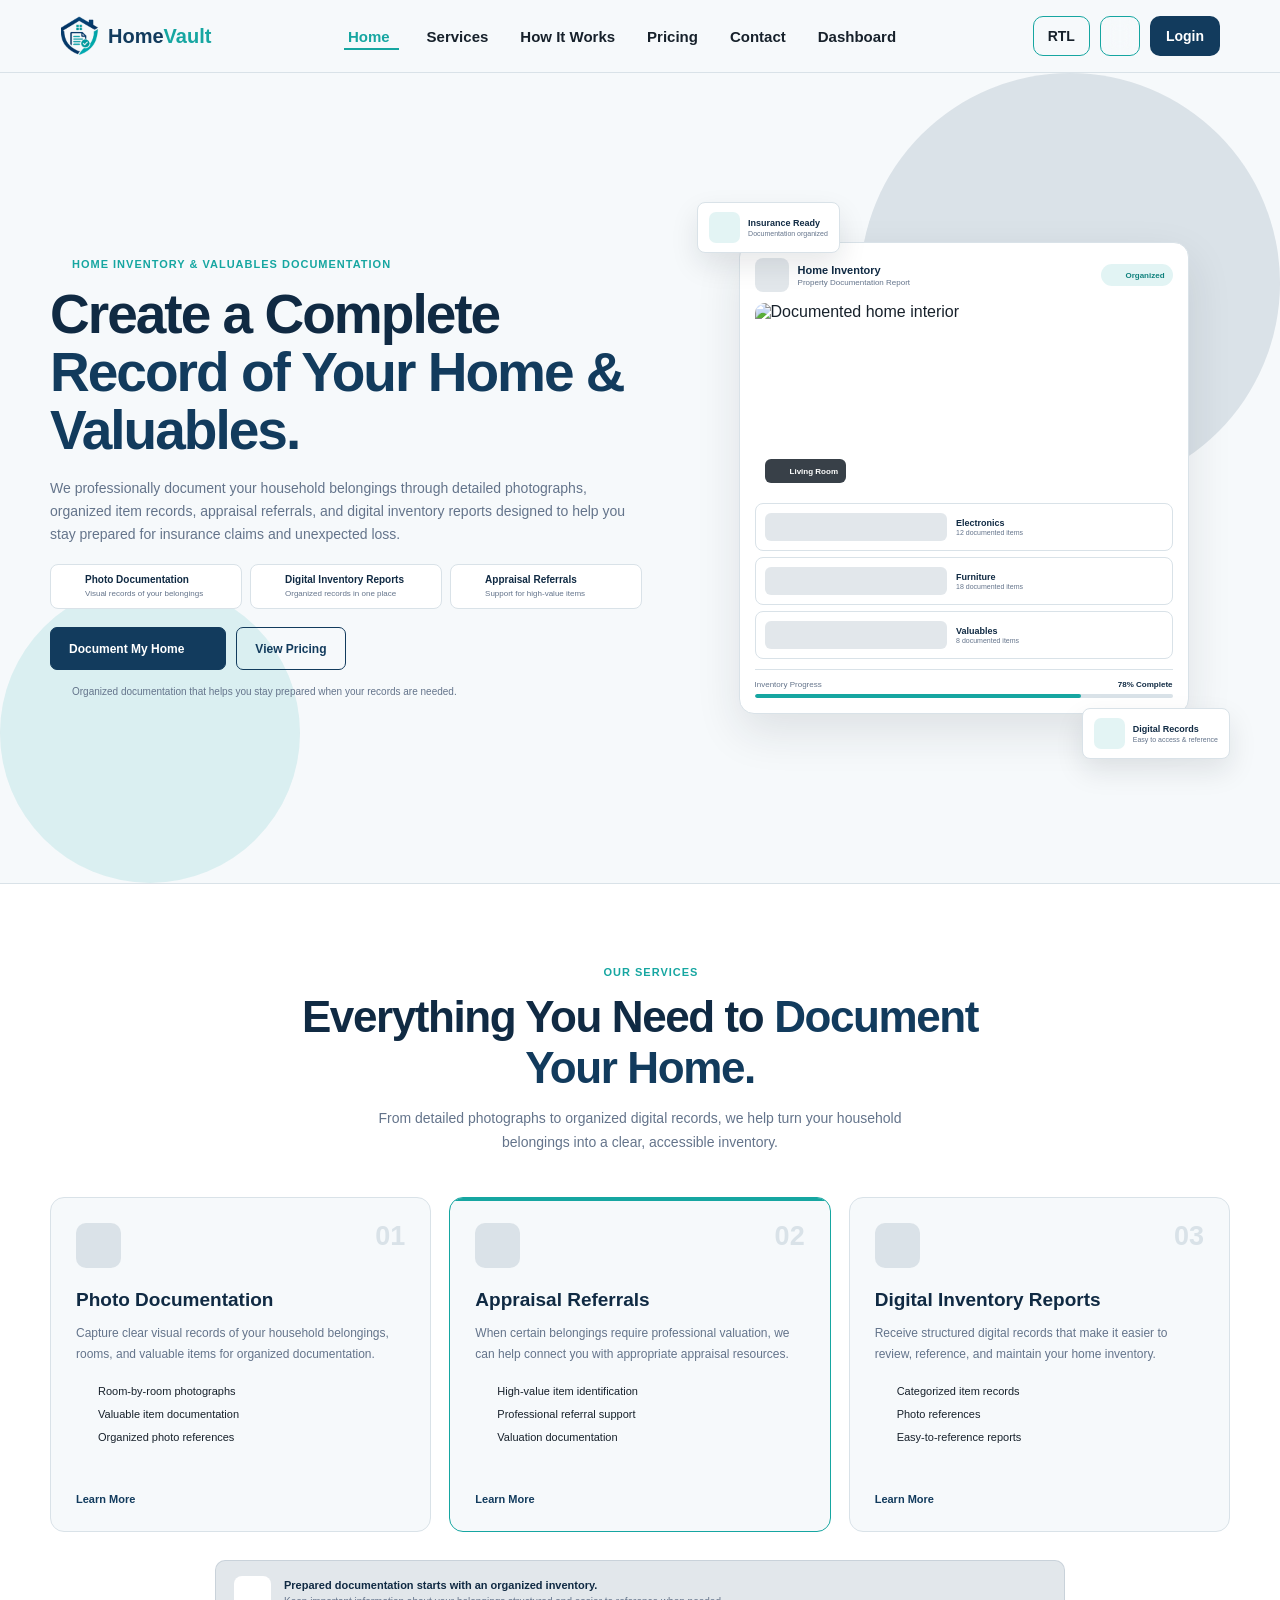
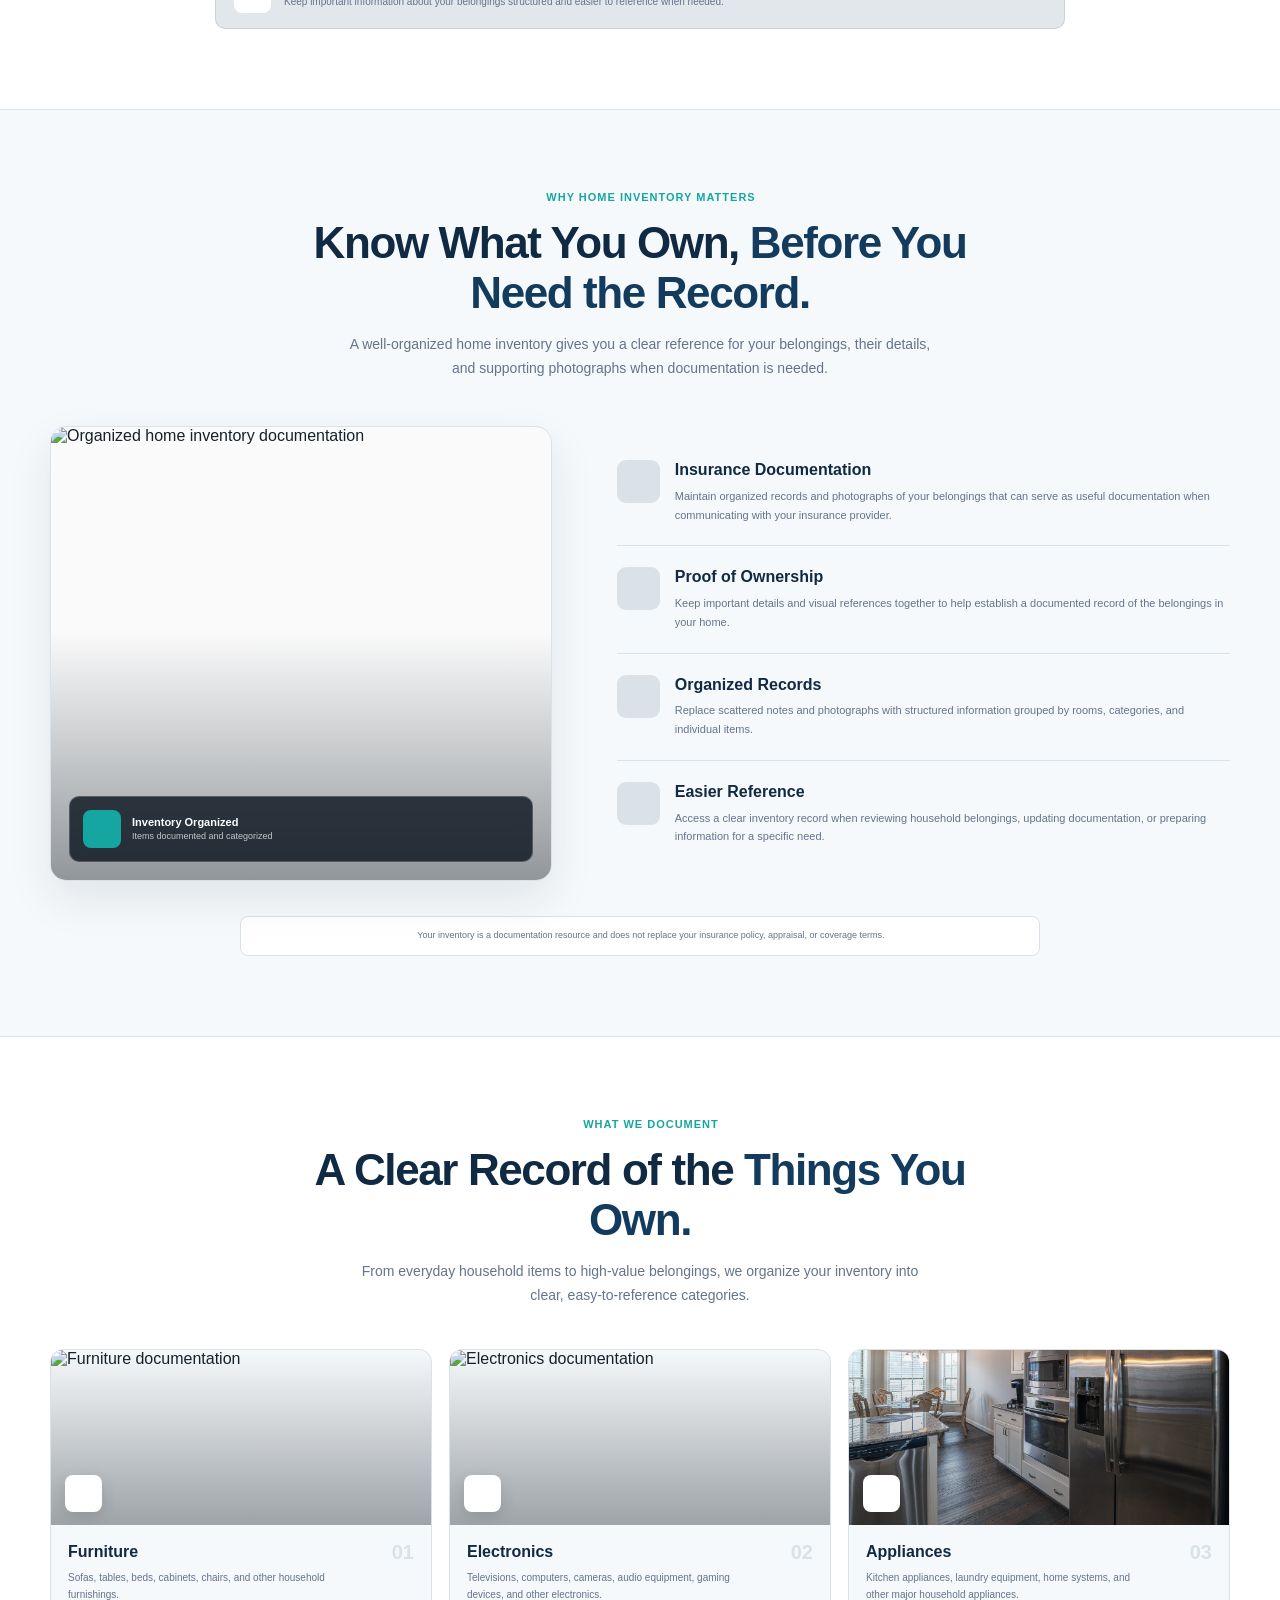
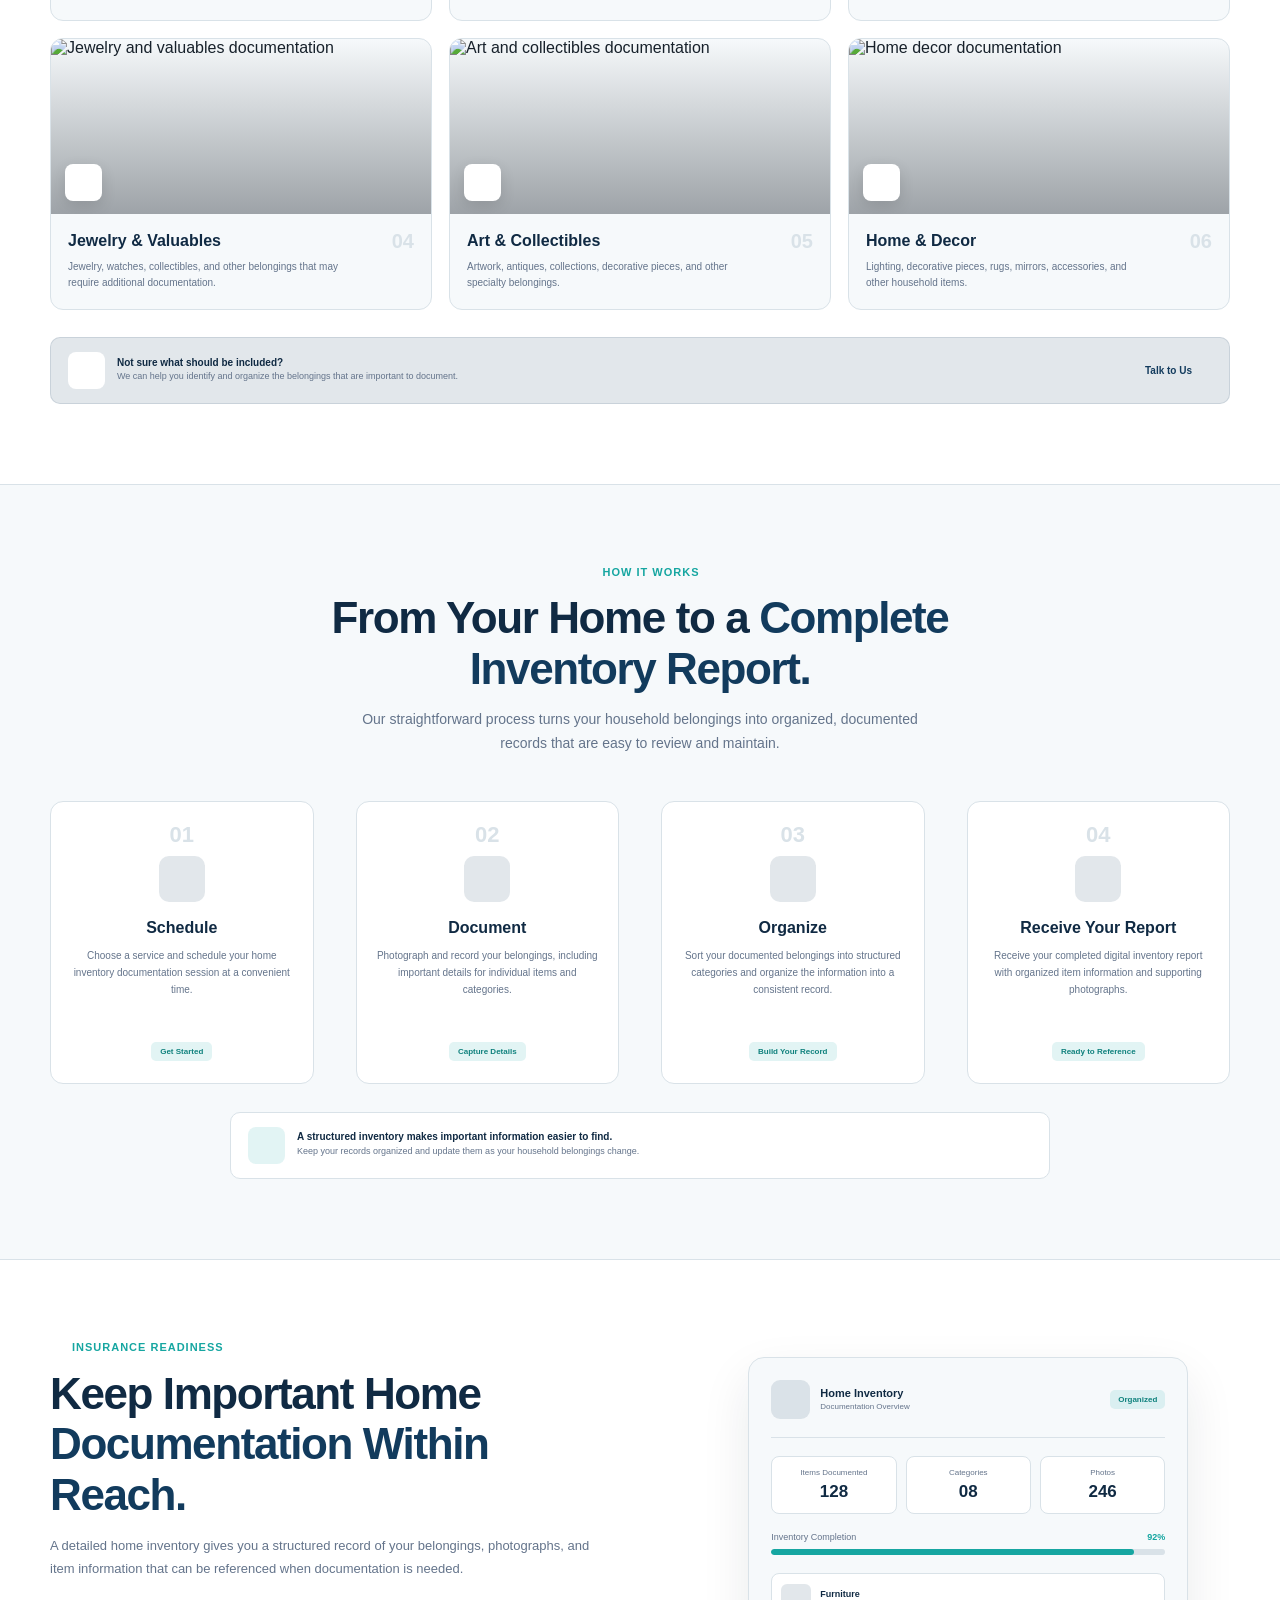
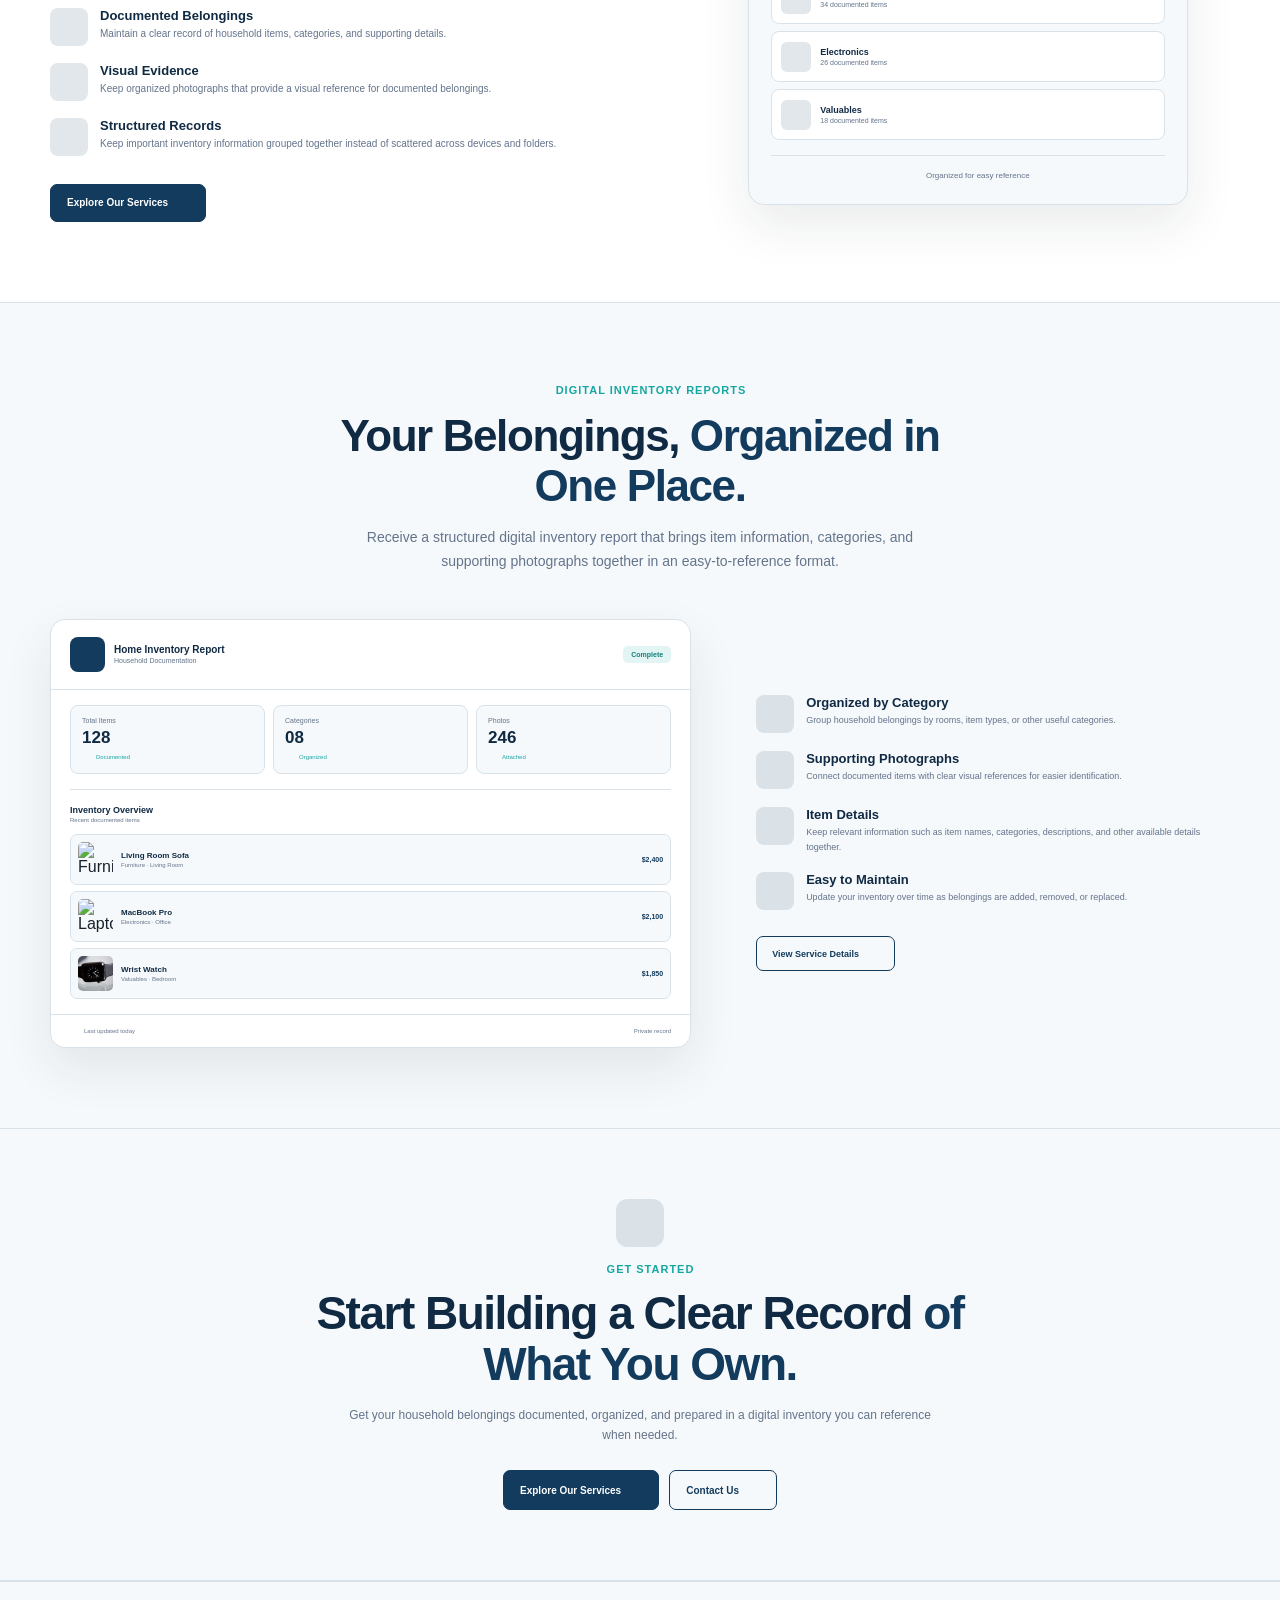
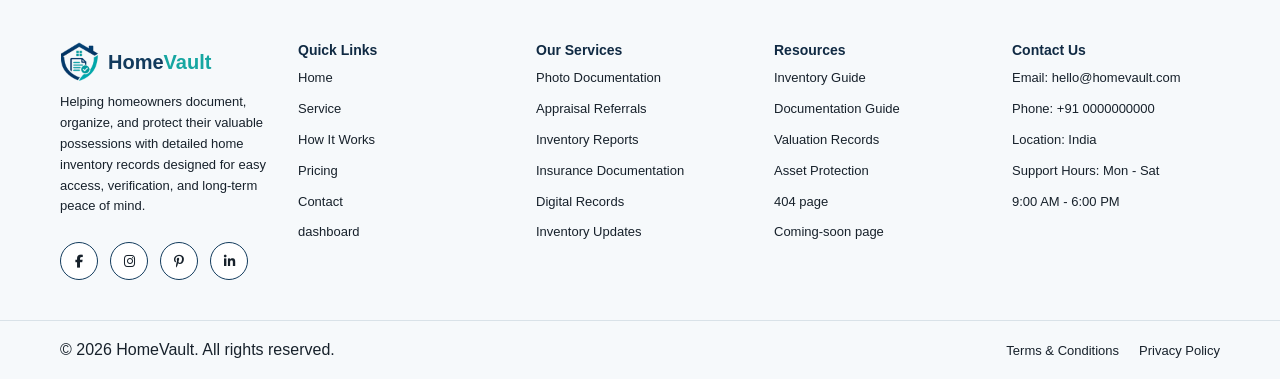
==== index.html @ 2a791195 "first commit" ====
<!DOCTYPE html>
<html lang="en">
<head>
    <meta charset="UTF-8">
    <meta name="viewport" content="width=device-width, initial-scale=1.0">

    <title>HomeVault - Home Inventory & Valuables Documentation</title>

    <link rel="icon" type="image/png" sizes="184x184" href="logo.png">

    <link rel="stylesheet" href="global.css">
    <link rel="stylesheet" href="home.css">

    <link rel="stylesheet" href="https://cdn.jsdelivr.net/npm/remixicon@3.5.0/fonts/remixicon.css">

    <link rel="stylesheet"
          href="https://cdnjs.cloudflare.com/ajax/libs/font-awesome/6.5.0/css/all.min.css">
</head>

<body>

<header class="header">

    <div class="navbar-container nav">

        <div class="logo">

            <a href="index.html">

                <img src="logo.png"
                     alt="HomeVault - Home Inventory & Valuables Documentation">

                <span class="logo-text">
                    Home<span class="logo-header-secondary">Vault</span>
                </span>

            </a>

        </div>


        <nav class="nav-links" id="navMenu">

            <div class="dropdown">

                <a href="index.html"
                   class="nav-item nav-link"
                   data-page="home">

                    Home

                    <i data-lucide="chevron-down"></i>

                </a>


                <div class="dropdown-menu">

                    <a href="index.html"
                       class="nav-link"
                       data-page="home">

                        Home 1

                    </a>

                    <a href="home-2.html"
                       class="nav-link"
                       data-page="home">

                        Home 2

                    </a>

                </div>

            </div>


            <a href="service.html"
               class="nav-link">

                Services

            </a>


            <a href="how-it-works.html"
               class="nav-link">

                How It Works

            </a>


            <a href="pricing.html"
               class="nav-link">

                Pricing

            </a>


            <a href="contact.html"
               class="nav-link">

                Contact

            </a>


            <a href="dashboard.html"
               class="nav-link">

                Dashboard

            </a>


            <button class="btn-primary mobile-login"
                    id="mobileLoginBtn">

                Login

            </button>

        </nav>


        <div class="nav-actions">

            <button id="rtlToggle"
                    class="btn-secondary">

                RTL

            </button>


            <button id="themeToggle"
                    class="icon-btn">

                <i data-lucide="moon"
                   class="icon"></i>

            </button>


            <button class="btn-primary desktop-login"
                    id="loginBtn">

                Login

            </button>


            <button id="menuToggle"
                    class="hamburger">

                ☰

            </button>

        </div>

    </div>

</header>

<section class="inventory-hero">

    <div class="inventory-hero-container">

        <div class="inventory-hero-content">

            <span class="inventory-hero-badge">
                <i data-lucide="clipboard-check"></i>
                Home Inventory & Valuables Documentation
            </span>

            <h1>
                Create a Complete
                <span>Record of Your Home & Valuables.</span>
            </h1>

            <p>
                We professionally document your household belongings through
                detailed photographs, organized item records, appraisal
                referrals, and digital inventory reports designed to help you
                stay prepared for insurance claims and unexpected loss.
            </p>

            <div class="inventory-hero-highlights">

                <div class="inventory-highlight">
                    <i data-lucide="camera"></i>
                    <div>
                        <strong>Photo Documentation</strong>
                        <span>Visual records of your belongings</span>
                    </div>
                </div>

                <div class="inventory-highlight">
                    <i data-lucide="file-text"></i>
                    <div>
                        <strong>Digital Inventory Reports</strong>
                        <span>Organized records in one place</span>
                    </div>
                </div>

                <div class="inventory-highlight">
                    <i data-lucide="badge-dollar-sign"></i>
                    <div>
                        <strong>Appraisal Referrals</strong>
                        <span>Support for high-value items</span>
                    </div>
                </div>

            </div>

            <div class="inventory-hero-actions">

                <a href="services.html" class="inventory-btn inventory-btn-primary">
                    Document My Home
                    <i data-lucide="arrow-right"></i>
                </a>

                <a href="pricing.html" class="inventory-btn inventory-btn-secondary">
                    View Pricing
                </a>

            </div>

            <div class="inventory-hero-note">
                <i data-lucide="shield-check"></i>
                <span>
                    Organized documentation that helps you stay prepared
                    when your records are needed.
                </span>
            </div>

        </div>


        <div class="inventory-hero-visual">

            <div class="inventory-document-card">

                <div class="inventory-document-header">

                    <div class="inventory-document-brand">
                        <div class="inventory-document-logo">
                            <i data-lucide="home"></i>
                        </div>

                        <div>
                            <strong>Home Inventory</strong>
                            <span>Property Documentation Report</span>
                        </div>
                    </div>

                    <div class="inventory-document-status">
                        <i data-lucide="check-circle-2"></i>
                        Organized
                    </div>

                </div>


                <div class="inventory-document-image">

                    <img
                        src="https://images.unsplash.com/photo-1600607687920-4e2a09cf159d?auto=format&fit=crop&w=1000&q=85"
                        alt="Documented home interior"
                    >

                    <div class="inventory-photo-label">
                        <i data-lucide="camera"></i>
                        Living Room
                    </div>

                </div>


                <div class="inventory-document-items">

                    <div class="inventory-document-item">

                        <div class="inventory-item-icon">
                            <i data-lucide="tv"></i>
                        </div>

                        <div>
                            <strong>Electronics</strong>
                            <span>12 documented items</span>
                        </div>

                        <i data-lucide="check"></i>

                    </div>


                    <div class="inventory-document-item">

                        <div class="inventory-item-icon">
                            <i data-lucide="sofa"></i>
                        </div>

                        <div>
                            <strong>Furniture</strong>
                            <span>18 documented items</span>
                        </div>

                        <i data-lucide="check"></i>

                    </div>


                    <div class="inventory-document-item">

                        <div class="inventory-item-icon">
                            <i data-lucide="gem"></i>
                        </div>

                        <div>
                            <strong>Valuables</strong>
                            <span>8 documented items</span>
                        </div>

                        <i data-lucide="check"></i>

                    </div>

                </div>


                <div class="inventory-document-footer">

                    <div>
                        <span>Inventory Progress</span>
                        <strong>78% Complete</strong>
                    </div>

                    <div class="inventory-progress">
                        <span></span>
                    </div>

                </div>

            </div>


            <div class="inventory-floating-info inventory-floating-info-top">

                <div class="inventory-floating-icon">
                    <i data-lucide="shield-check"></i>
                </div>

                <div>
                    <strong>Insurance Ready</strong>
                    <span>Documentation organized</span>
                </div>

            </div>


            <div class="inventory-floating-info inventory-floating-info-bottom">

                <div class="inventory-floating-icon">
                    <i data-lucide="folder-check"></i>
                </div>

                <div>
                    <strong>Digital Records</strong>
                    <span>Easy to access & reference</span>
                </div>

            </div>

        </div>

    </div>

</section>

<section class="inventory-services">

    <div class="inventory-services-container">

        <div class="inventory-section-heading">

            <span class="inventory-section-tag">
                <i data-lucide="layers-3"></i>
                Our Services
            </span>

            <h2>
                Everything You Need to
                <span>Document Your Home.</span>
            </h2>

            <p>
                From detailed photographs to organized digital records,
                we help turn your household belongings into a clear,
                accessible inventory.
            </p>

        </div>


        <div class="inventory-services-grid">

            <article class="inventory-service-card">

                <div class="inventory-service-icon">
                    <i data-lucide="camera"></i>
                </div>

                <span class="inventory-service-number">01</span>

                <h3>Photo Documentation</h3>

                <p>
                    Capture clear visual records of your household
                    belongings, rooms, and valuable items for organized
                    documentation.
                </p>

                <div class="inventory-service-list">

                    <div>
                        <i data-lucide="check"></i>
                        <span>Room-by-room photographs</span>
                    </div>

                    <div>
                        <i data-lucide="check"></i>
                        <span>Valuable item documentation</span>
                    </div>

                    <div>
                        <i data-lucide="check"></i>
                        <span>Organized photo references</span>
                    </div>

                </div>

                <a href="services.html" class="inventory-service-link">
                    Learn More
                    <i data-lucide="arrow-up-right"></i>
                </a>

            </article>


            <article class="inventory-service-card inventory-service-card-featured">

                <div class="inventory-service-icon">
                    <i data-lucide="badge-dollar-sign"></i>
                </div>

                <span class="inventory-service-number">02</span>

                <h3>Appraisal Referrals</h3>

                <p>
                    When certain belongings require professional valuation,
                    we can help connect you with appropriate appraisal
                    resources.
                </p>

                <div class="inventory-service-list">

                    <div>
                        <i data-lucide="check"></i>
                        <span>High-value item identification</span>
                    </div>

                    <div>
                        <i data-lucide="check"></i>
                        <span>Professional referral support</span>
                    </div>

                    <div>
                        <i data-lucide="check"></i>
                        <span>Valuation documentation</span>
                    </div>

                </div>

                <a href="services.html" class="inventory-service-link">
                    Learn More
                    <i data-lucide="arrow-up-right"></i>
                </a>

            </article>


            <article class="inventory-service-card">

                <div class="inventory-service-icon">
                    <i data-lucide="file-check-2"></i>
                </div>

                <span class="inventory-service-number">03</span>

                <h3>Digital Inventory Reports</h3>

                <p>
                    Receive structured digital records that make it easier
                    to review, reference, and maintain your home inventory.
                </p>

                <div class="inventory-service-list">

                    <div>
                        <i data-lucide="check"></i>
                        <span>Categorized item records</span>
                    </div>

                    <div>
                        <i data-lucide="check"></i>
                        <span>Photo references</span>
                    </div>

                    <div>
                        <i data-lucide="check"></i>
                        <span>Easy-to-reference reports</span>
                    </div>

                </div>

                <a href="services.html" class="inventory-service-link">
                    Learn More
                    <i data-lucide="arrow-up-right"></i>
                </a>

            </article>

        </div>


        <div class="inventory-services-bottom">

            <div class="inventory-services-bottom-icon">
                <i data-lucide="shield-check"></i>
            </div>

            <div>
                <strong>Prepared documentation starts with an organized inventory.</strong>
                <span>
                    Keep important information about your belongings structured
                    and easier to reference when needed.
                </span>
            </div>

        </div>

    </div>

</section>

<section class="inventory-benefits">

    <div class="inventory-benefits-container">

        <div class="inventory-section-heading">

            <span class="inventory-section-tag">
                <i data-lucide="shield-check"></i>
                Why Home Inventory Matters
            </span>

            <h2>
                Know What You Own,
                <span>Before You Need the Record.</span>
            </h2>

            <p>
                A well-organized home inventory gives you a clear reference
                for your belongings, their details, and supporting photographs
                when documentation is needed.
            </p>

        </div>


        <div class="inventory-benefits-layout">

            <div class="inventory-benefits-visual">

                <div class="inventory-benefits-image">

                    <img
                        src="https://images.unsplash.com/photo-1556742049-0cfed4f6a45d?auto=format&fit=crop&w=1000&q=85"
                        alt="Organized home inventory documentation"
                    >

                    <div class="inventory-image-label">

                        <div class="inventory-image-label-icon">
                            <i data-lucide="clipboard-check"></i>
                        </div>

                        <div>
                            <strong>Inventory Organized</strong>
                            <span>Items documented and categorized</span>
                        </div>

                    </div>

                </div>

            </div>


            <div class="inventory-benefits-content">

                <div class="inventory-benefit-item">

                    <div class="inventory-benefit-icon">
                        <i data-lucide="file-check-2"></i>
                    </div>

                    <div class="inventory-benefit-text">

                        <h3>Insurance Documentation</h3>

                        <p>
                            Maintain organized records and photographs of
                            your belongings that can serve as useful
                            documentation when communicating with your
                            insurance provider.
                        </p>

                    </div>

                </div>


                <div class="inventory-benefit-item">

                    <div class="inventory-benefit-icon">
                        <i data-lucide="badge-check"></i>
                    </div>

                    <div class="inventory-benefit-text">

                        <h3>Proof of Ownership</h3>

                        <p>
                            Keep important details and visual references
                            together to help establish a documented record
                            of the belongings in your home.
                        </p>

                    </div>

                </div>


                <div class="inventory-benefit-item">

                    <div class="inventory-benefit-icon">
                        <i data-lucide="folder-tree"></i>
                    </div>

                    <div class="inventory-benefit-text">

                        <h3>Organized Records</h3>

                        <p>
                            Replace scattered notes and photographs with
                            structured information grouped by rooms,
                            categories, and individual items.
                        </p>

                    </div>

                </div>


                <div class="inventory-benefit-item">

                    <div class="inventory-benefit-icon">
                        <i data-lucide="search-check"></i>
                    </div>

                    <div class="inventory-benefit-text">

                        <h3>Easier Reference</h3>

                        <p>
                            Access a clear inventory record when reviewing
                            household belongings, updating documentation,
                            or preparing information for a specific need.
                        </p>

                    </div>

                </div>

            </div>

        </div>


        <div class="inventory-benefits-note">

            <i data-lucide="info"></i>

            <span>
                Your inventory is a documentation resource and does not
                replace your insurance policy, appraisal, or coverage terms.
            </span>

        </div>

    </div>

</section>

<section class="inventory-categories">

    <div class="inventory-categories-container">

        <div class="inventory-section-heading">

            <span class="inventory-section-tag">
                <i data-lucide="boxes"></i>
                What We Document
            </span>

            <h2>
                A Clear Record of the
                <span>Things You Own.</span>
            </h2>

            <p>
                From everyday household items to high-value belongings,
                we organize your inventory into clear, easy-to-reference
                categories.
            </p>

        </div>


        <div class="inventory-categories-grid">

            <article class="inventory-category-card">

                <div class="inventory-category-image">

                    <img
                        src="https://images.unsplash.com/photo-1555041469-a586c61ea9bc?auto=format&fit=crop&w=800&q=85"
                        alt="Furniture documentation"
                    >

                    <span class="inventory-category-icon">
                        <i data-lucide="sofa"></i>
                    </span>

                </div>

                <div class="inventory-category-content">

                    <span class="inventory-category-number">01</span>

                    <h3>Furniture</h3>

                    <p>
                        Sofas, tables, beds, cabinets, chairs, and other
                        household furnishings.
                    </p>

                </div>

            </article>


            <article class="inventory-category-card">

                <div class="inventory-category-image">

                    <img
                        src="https://images.unsplash.com/photo-1593642532400-2682810df593?auto=format&fit=crop&w=800&q=85"
                        alt="Electronics documentation"
                    >

                    <span class="inventory-category-icon">
                        <i data-lucide="monitor-smartphone"></i>
                    </span>

                </div>

                <div class="inventory-category-content">

                    <span class="inventory-category-number">02</span>

                    <h3>Electronics</h3>

                    <p>
                        Televisions, computers, cameras, audio equipment,
                        gaming devices, and other electronics.
                    </p>

                </div>

            </article>


            <article class="inventory-category-card">

                <div class="inventory-category-image">

                    <img
                        src="Home-appliances-documentation.jpg"
                        alt="Home appliances documentation"
                    >

                    <span class="inventory-category-icon">
                        <i data-lucide="refrigerator"></i>
                    </span>

                </div>

                <div class="inventory-category-content">

                    <span class="inventory-category-number">03</span>

                    <h3>Appliances</h3>

                    <p>
                        Kitchen appliances, laundry equipment, home systems,
                        and other major household appliances.
                    </p>

                </div>

            </article>


            <article class="inventory-category-card">

                <div class="inventory-category-image">

                    <img
                        src="https://images.unsplash.com/photo-1515562141207-7a88fb7ce338?auto=format&fit=crop&w=800&q=85"
                        alt="Jewelry and valuables documentation"
                    >

                    <span class="inventory-category-icon">
                        <i data-lucide="gem"></i>
                    </span>

                </div>

                <div class="inventory-category-content">

                    <span class="inventory-category-number">04</span>

                    <h3>Jewelry & Valuables</h3>

                    <p>
                        Jewelry, watches, collectibles, and other belongings
                        that may require additional documentation.
                    </p>

                </div>

            </article>


            <article class="inventory-category-card">

                <div class="inventory-category-image">

                    <img
                        src="https://images.unsplash.com/photo-1577083552431-6e5fd01aa342?auto=format&fit=crop&w=800&q=85"
                        alt="Art and collectibles documentation"
                    >

                    <span class="inventory-category-icon">
                        <i data-lucide="image"></i>
                    </span>

                </div>

                <div class="inventory-category-content">

                    <span class="inventory-category-number">05</span>

                    <h3>Art & Collectibles</h3>

                    <p>
                        Artwork, antiques, collections, decorative pieces,
                        and other specialty belongings.
                    </p>

                </div>

            </article>


            <article class="inventory-category-card">

                <div class="inventory-category-image">

                    <img
                        src="https://images.unsplash.com/photo-1618221195710-dd6b41faaea6?auto=format&fit=crop&w=800&q=85"
                        alt="Home decor documentation"
                    >

                    <span class="inventory-category-icon">
                        <i data-lucide="lamp"></i>
                    </span>

                </div>

                <div class="inventory-category-content">

                    <span class="inventory-category-number">06</span>

                    <h3>Home & Decor</h3>

                    <p>
                        Lighting, decorative pieces, rugs, mirrors, accessories,
                        and other household items.
                    </p>

                </div>

            </article>

        </div>


        <div class="inventory-categories-footer">

            <div class="inventory-categories-footer-icon">
                <i data-lucide="list-checks"></i>
            </div>

            <div>

                <strong>
                    Not sure what should be included?
                </strong>

                <span>
                    We can help you identify and organize the belongings
                    that are important to document.
                </span>

            </div>

            <a href="contact.html" class="inventory-categories-footer-link">
                Talk to Us
                <i data-lucide="arrow-right"></i>
            </a>

        </div>

    </div>

</section>

<section class="inventory-process">

    <div class="inventory-process-container">

        <div class="inventory-section-heading">

            <span class="inventory-section-tag">
                <i data-lucide="route"></i>
                How It Works
            </span>

            <h2>
                From Your Home to a
                <span>Complete Inventory Report.</span>
            </h2>

            <p>
                Our straightforward process turns your household belongings
                into organized, documented records that are easy to review
                and maintain.
            </p>

        </div>


        <div class="inventory-process-grid">

            <article class="inventory-process-card">

                <div class="inventory-process-top">

                    <span class="inventory-process-number">01</span>

                    <div class="inventory-process-icon">
                        <i data-lucide="calendar-check"></i>
                    </div>

                </div>

                <h3>Schedule</h3>

                <p>
                    Choose a service and schedule your home inventory
                    documentation session at a convenient time.
                </p>

                <span class="inventory-process-label">
                    Get Started
                </span>

            </article>


            <div class="inventory-process-connector">
                <i data-lucide="arrow-right"></i>
            </div>


            <article class="inventory-process-card">

                <div class="inventory-process-top">

                    <span class="inventory-process-number">02</span>

                    <div class="inventory-process-icon">
                        <i data-lucide="camera"></i>
                    </div>

                </div>

                <h3>Document</h3>

                <p>
                    Photograph and record your belongings, including
                    important details for individual items and categories.
                </p>

                <span class="inventory-process-label">
                    Capture Details
                </span>

            </article>


            <div class="inventory-process-connector">
                <i data-lucide="arrow-right"></i>
            </div>


            <article class="inventory-process-card">

                <div class="inventory-process-top">

                    <span class="inventory-process-number">03</span>

                    <div class="inventory-process-icon">
                        <i data-lucide="folder-tree"></i>
                    </div>

                </div>

                <h3>Organize</h3>

                <p>
                    Sort your documented belongings into structured
                    categories and organize the information into a
                    consistent record.
                </p>

                <span class="inventory-process-label">
                    Build Your Record
                </span>

            </article>


            <div class="inventory-process-connector">
                <i data-lucide="arrow-right"></i>
            </div>


            <article class="inventory-process-card">

                <div class="inventory-process-top">

                    <span class="inventory-process-number">04</span>

                    <div class="inventory-process-icon">
                        <i data-lucide="file-check-2"></i>
                    </div>

                </div>

                <h3>Receive Your Report</h3>

                <p>
                    Receive your completed digital inventory report with
                    organized item information and supporting photographs.
                </p>

                <span class="inventory-process-label">
                    Ready to Reference
                </span>

            </article>

        </div>


        <div class="inventory-process-bottom">

            <div class="inventory-process-bottom-icon">
                <i data-lucide="shield-check"></i>
            </div>

            <div>

                <strong>
                    A structured inventory makes important information easier to find.
                </strong>

                <span>
                    Keep your records organized and update them as your
                    household belongings change.
                </span>

            </div>

        </div>

    </div>

</section>

<section class="inventory-readiness">

    <div class="inventory-readiness-container">

        <div class="inventory-readiness-content">

            <span class="inventory-section-tag">
                <i data-lucide="shield-check"></i>
                Insurance Readiness
            </span>

            <h2>
                Keep Important Home
                <span>Documentation Within Reach.</span>
            </h2>

            <p>
                A detailed home inventory gives you a structured record of
                your belongings, photographs, and item information that can
                be referenced when documentation is needed.
            </p>


            <div class="inventory-readiness-points">

                <div class="inventory-readiness-point">

                    <div class="inventory-readiness-icon">
                        <i data-lucide="file-text"></i>
                    </div>

                    <div>
                        <h3>Documented Belongings</h3>
                        <p>
                            Maintain a clear record of household items,
                            categories, and supporting details.
                        </p>
                    </div>

                </div>


                <div class="inventory-readiness-point">

                    <div class="inventory-readiness-icon">
                        <i data-lucide="camera"></i>
                    </div>

                    <div>
                        <h3>Visual Evidence</h3>
                        <p>
                            Keep organized photographs that provide a visual
                            reference for documented belongings.
                        </p>
                    </div>

                </div>


                <div class="inventory-readiness-point">

                    <div class="inventory-readiness-icon">
                        <i data-lucide="folder-check"></i>
                    </div>

                    <div>
                        <h3>Structured Records</h3>
                        <p>
                            Keep important inventory information grouped
                            together instead of scattered across devices
                            and folders.
                        </p>
                    </div>

                </div>

            </div>


            <a href="services.html" class="inventory-readiness-button">
                Explore Our Services
                <i data-lucide="arrow-up-right"></i>
            </a>

        </div>


        <div class="inventory-readiness-visual">

            <div class="inventory-readiness-card">

                <div class="inventory-readiness-card-header">

                    <div class="inventory-readiness-card-title">

                        <div class="inventory-readiness-card-icon">
                            <i data-lucide="shield-check"></i>
                        </div>

                        <div>
                            <strong>Home Inventory</strong>
                            <span>Documentation Overview</span>
                        </div>

                    </div>

                    <span class="inventory-ready-badge">
                        Organized
                    </span>

                </div>


                <div class="inventory-readiness-summary">

                    <div class="inventory-summary-item">

                        <span>Items Documented</span>
                        <strong>128</strong>

                    </div>

                    <div class="inventory-summary-item">

                        <span>Categories</span>
                        <strong>08</strong>

                    </div>

                    <div class="inventory-summary-item">

                        <span>Photos</span>
                        <strong>246</strong>

                    </div>

                </div>


                <div class="inventory-readiness-progress">

                    <div class="inventory-progress-heading">

                        <span>Inventory Completion</span>
                        <strong>92%</strong>

                    </div>

                    <div class="inventory-progress-bar">

                        <span></span>

                    </div>

                </div>


                <div class="inventory-document-list">

                    <div class="inventory-document-item">

                        <span class="inventory-document-icon">
                            <i data-lucide="sofa"></i>
                        </span>

                        <div>
                            <strong>Furniture</strong>
                            <small>34 documented items</small>
                        </div>

                        <i data-lucide="check-circle-2"></i>

                    </div>


                    <div class="inventory-document-item">

                        <span class="inventory-document-icon">
                            <i data-lucide="monitor-smartphone"></i>
                        </span>

                        <div>
                            <strong>Electronics</strong>
                            <small>26 documented items</small>
                        </div>

                        <i data-lucide="check-circle-2"></i>

                    </div>


                    <div class="inventory-document-item">

                        <span class="inventory-document-icon">
                            <i data-lucide="gem"></i>
                        </span>

                        <div>
                            <strong>Valuables</strong>
                            <small>18 documented items</small>
                        </div>

                        <i data-lucide="check-circle-2"></i>

                    </div>

                </div>


                <div class="inventory-readiness-card-footer">

                    <i data-lucide="lock-keyhole"></i>

                    <span>
                        Organized for easy reference
                    </span>

                </div>

            </div>

        </div>

    </div>

</section>

<section class="inventory-reports">

    <div class="inventory-reports-container">

        <div class="inventory-section-heading">

            <span class="inventory-section-tag">
                <i data-lucide="file-chart-column"></i>
                Digital Inventory Reports
            </span>

            <h2>
                Your Belongings,
                <span>Organized in One Place.</span>
            </h2>

            <p>
                Receive a structured digital inventory report that brings
                item information, categories, and supporting photographs
                together in an easy-to-reference format.
            </p>

        </div>


        <div class="inventory-reports-layout">

            <div class="inventory-report-preview">

                <div class="inventory-report-window">

                    <div class="inventory-report-header">

                        <div class="inventory-report-brand">

                            <div class="inventory-report-logo">
                                <i data-lucide="shield-check"></i>
                            </div>

                            <div>
                                <strong>Home Inventory Report</strong>
                                <span>Household Documentation</span>
                            </div>

                        </div>

                        <span class="inventory-report-status">
                            Complete
                        </span>

                    </div>


                    <div class="inventory-report-stats">

                        <div class="inventory-report-stat">

                            <span>Total Items</span>

                            <strong>128</strong>

                            <small>
                                <i data-lucide="package"></i>
                                Documented
                            </small>

                        </div>


                        <div class="inventory-report-stat">

                            <span>Categories</span>

                            <strong>08</strong>

                            <small>
                                <i data-lucide="layers-3"></i>
                                Organized
                            </small>

                        </div>


                        <div class="inventory-report-stat">

                            <span>Photos</span>

                            <strong>246</strong>

                            <small>
                                <i data-lucide="camera"></i>
                                Attached
                            </small>

                        </div>

                    </div>


                    <div class="inventory-report-body">

                        <div class="inventory-report-body-heading">

                            <div>
                                <strong>Inventory Overview</strong>
                                <span>Recent documented items</span>
                            </div>

                            <i data-lucide="more-horizontal"></i>

                        </div>


                        <div class="inventory-report-items">

                            <div class="inventory-report-item">

                                <div class="inventory-report-item-image">
                                    <img
                                        src="https://images.unsplash.com/photo-1555041469-a586c61ea9bc?auto=format&fit=crop&w=200&q=80"
                                        alt="Furniture inventory item"
                                    >
                                </div>

                                <div class="inventory-report-item-info">
                                    <strong>Living Room Sofa</strong>
                                    <span>Furniture · Living Room</span>
                                </div>

                                <span class="inventory-report-item-value">
                                    $2,400
                                </span>

                            </div>


                            <div class="inventory-report-item">

                                <div class="inventory-report-item-image">
                                    <img
                                        src="https://images.unsplash.com/photo-1593642532400-2682810df593?auto=format&fit=crop&w=200&q=80"
                                        alt="Laptop inventory item"
                                    >
                                </div>

                                <div class="inventory-report-item-info">
                                    <strong>MacBook Pro</strong>
                                    <span>Electronics · Office</span>
                                </div>

                                <span class="inventory-report-item-value">
                                    $2,100
                                </span>

                            </div>


                            <div class="inventory-report-item">

                                <div class="inventory-report-item-image">
                                    <img
                                        src="Watch-inventory-item.jpg"
                                        alt="Watch inventory item"
                                    >
                                </div>

                                <div class="inventory-report-item-info">
                                    <strong>Wrist Watch</strong>
                                    <span>Valuables · Bedroom</span>
                                </div>

                                <span class="inventory-report-item-value">
                                    $1,850
                                </span>

                            </div>

                        </div>

                    </div>


                    <div class="inventory-report-footer">

                        <span>
                            <i data-lucide="clock-3"></i>
                            Last updated today
                        </span>

                        <span>
                            <i data-lucide="lock"></i>
                            Private record
                        </span>

                    </div>

                </div>

            </div>


            <div class="inventory-reports-content">

                <div class="inventory-report-feature">

                    <div class="inventory-report-feature-icon">
                        <i data-lucide="folder-tree"></i>
                    </div>

                    <div>
                        <h3>Organized by Category</h3>
                        <p>
                            Group household belongings by rooms, item types,
                            or other useful categories.
                        </p>
                    </div>

                </div>


                <div class="inventory-report-feature">

                    <div class="inventory-report-feature-icon">
                        <i data-lucide="image"></i>
                    </div>

                    <div>
                        <h3>Supporting Photographs</h3>
                        <p>
                            Connect documented items with clear visual
                            references for easier identification.
                        </p>
                    </div>

                </div>


                <div class="inventory-report-feature">

                    <div class="inventory-report-feature-icon">
                        <i data-lucide="clipboard-list"></i>
                    </div>

                    <div>
                        <h3>Item Details</h3>
                        <p>
                            Keep relevant information such as item names,
                            categories, descriptions, and other available
                            details together.
                        </p>
                    </div>

                </div>


                <div class="inventory-report-feature">

                    <div class="inventory-report-feature-icon">
                        <i data-lucide="refresh-cw"></i>
                    </div>

                    <div>
                        <h3>Easy to Maintain</h3>
                        <p>
                            Update your inventory over time as belongings
                            are added, removed, or replaced.
                        </p>
                    </div>

                </div>


                <a href="services.html" class="inventory-reports-button">
                    View Service Details
                    <i data-lucide="arrow-up-right"></i>
                </a>

            </div>

        </div>

    </div>

</section>

<section class="inventory-cta">

    <div class="inventory-cta-container">

        <div class="inventory-cta-icon">
            <i data-lucide="shield-check"></i>
        </div>

        <span class="inventory-section-tag">
            <i data-lucide="arrow-right"></i>
            Get Started
        </span>

        <h2>
            Start Building a Clear Record
            <span>of What You Own.</span>
        </h2>

        <p>
            Get your household belongings documented, organized, and
            prepared in a digital inventory you can reference when needed.
        </p>

        <div class="inventory-cta-actions">

            <a href="services.html" class="inventory-cta-primary">
                Explore Our Services
                <i data-lucide="arrow-up-right"></i>
            </a>

            <a href="contact.html" class="inventory-cta-secondary">
                Contact Us
                <i data-lucide="message-circle"></i>
            </a>

        </div>

    </div>

</section>

<footer class="footer">

    <div class="footer-container footer-grid">

        <div class="footer-col">

            <h3 class="footer-title" id="homepage-redirect">

                <img src="logo.png"
                     alt="HomeVault - Home Inventory & Valuables Documentation"
                     class="footer-logo">

                <span class="footer-brand">

                    <span class="brand-primary">
                        Home
                    </span>

                    <span class="brand-secondary">
                        Vault
                    </span>

                </span>

            </h3>

            <p>
                Helping homeowners document, organize, and protect
                their valuable possessions with detailed home inventory
                records designed for easy access, verification, and
                long-term peace of mind.
            </p>

            <div class="footer-social">

                <a href="#"
                   class="social-icon"
                   aria-label="Facebook">

                    <i class="fab fa-facebook-f"></i>

                </a>

                <a href="#"
                   class="social-icon"
                   aria-label="Instagram">

                    <i class="fab fa-instagram"></i>

                </a>

                <a href="#"
                   class="social-icon"
                   aria-label="Pinterest">

                    <i class="fab fa-pinterest-p"></i>

                </a>

                <a href="#"
                   class="social-icon"
                   aria-label="LinkedIn">

                    <i class="fab fa-linkedin-in"></i>

                </a>

            </div>

        </div>


        <div class="footer-col">

            <h4 class="footer-subtitle">
                Quick Links
            </h4>

            <a href="home-2.html">
                Home
            </a>

            <a href="service.html">
                Service
            </a>

            <a href="how-it-works.html">
                How It Works
            </a>

            <a href="pricing.html">
               Pricing
            </a>

            <a href="contact.html">
                Contact
            </a>
            <a href="dashboard.html">
                dashboard
            </a>

        </div>


        <div class="footer-col">

            <h4 class="footer-subtitle">
                Our Services
            </h4>

            <a href="service-details.html?service=photo">
                Photo Documentation
            </a>

            <a href="service-details.html?service=appraisal">
                Appraisal Referrals
            </a>

            <a href="service-details.html?service=reports">
                Inventory Reports
            </a>

            <a href="service-details.html?service=photo">
                Insurance Documentation
            </a>

            <a href="service-details.html?service=appraisal">
                Digital Records
            </a>

            <a href="service-details.html?service=reports">
                Inventory Updates
            </a>

        </div>


        <div class="footer-col">

            <h4 class="footer-subtitle">
                Resources
            </h4>

            <a href="service-details.html?service=reports">
                Inventory Guide
            </a>

            <a href="service-details.html?service=photo">
                Documentation Guide
            </a>

            <a href="service-details.html?service=appraisal">
                Valuation Records
            </a>

            <a href="service-details.html?service=reports">
                Asset Protection
            </a>

            <a href="404.html">
                404 page
            </a>

            <a href="coming-soon.html">
                Coming-soon page
            </a>

        </div>


        <div class="footer-col">

            <h4 class="footer-subtitle">
                Contact Us
            </h4>

            <p>
                Email: hello@homevault.com
            </p>

            <p>
                Phone: +91 0000000000
            </p>

            <p>
                Location: India
            </p>

            <p>
                Support Hours: Mon - Sat
            </p>

            <p>
                9:00 AM - 6:00 PM
            </p>

        </div>

    </div>


    <div class="footer-bottom">

        <div class="footer-container footer-bottom-content">

            <p>
                © 2026 HomeVault. All rights reserved.
            </p>

            <div class="footer-links">

                <a href="terms&conditions.html">
                    Terms & Conditions
                </a>

                <a href="privacy-policy.html">
                    Privacy Policy
                </a>

            </div>

        </div>

    </div>

</footer>


<script>

document.addEventListener("DOMContentLoaded", () => {


    const loginBtn = document.getElementById("loginBtn");

    if (loginBtn) {

        loginBtn.addEventListener("click", () => {

            window.location.href = "login.html";

        });

    }


    const mobileLoginBtn =
        document.getElementById("mobileLoginBtn");

    if (mobileLoginBtn) {

        mobileLoginBtn.addEventListener("click", () => {

            window.location.href = "login.html";

        });

    }


    const links =
        document.querySelectorAll(".nav-link");

    const currentPage =
        window.location.pathname.split("/").pop() ||
        "index.html";


    links.forEach(link => {

        const href =
            link.getAttribute("href");

        if (!href) return;

        const page =
            href.split("/").pop();


        if (page === currentPage) {

            link.classList.add("active");

        }

    });


    const homePages = [
        "index.html",
        "home-1.html",
        "home-2.html"
    ];


    if (homePages.includes(currentPage)) {

        const homeLink =
            document.querySelector(
                '.nav-link[href="index.html"]'
            );


        if (homeLink) {

            homeLink.classList.add("active");

        }

    }


    const themeToggle =
        document.getElementById("themeToggle");


    if (localStorage.getItem("theme") === "dark") {

        document.body.classList.add("dark");

    }


    if (themeToggle) {

        themeToggle.innerHTML =
            document.body.classList.contains("dark")
                ? '<i data-lucide="sun"></i>'
                : '<i data-lucide="moon"></i>';


        lucide.createIcons();


        themeToggle.addEventListener("click", () => {

            document.body.classList.toggle("dark");


            if (document.body.classList.contains("dark")) {

                localStorage.setItem(
                    "theme",
                    "dark"
                );

                themeToggle.innerHTML =
                    '<i data-lucide="sun"></i>';

            } else {

                localStorage.setItem(
                    "theme",
                    "light"
                );

                themeToggle.innerHTML =
                    '<i data-lucide="moon"></i>';

            }


            lucide.createIcons();

        });

    }


    const rtlToggle =
        document.getElementById("rtlToggle");


    const savedDir =
        localStorage.getItem("direction") ||
        "ltr";


    document.documentElement.setAttribute(
        "dir",
        savedDir
    );


    if (rtlToggle) {

        rtlToggle.textContent =
            savedDir === "rtl"
                ? "LTR"
                : "RTL";


        rtlToggle.addEventListener("click", () => {

            const currentDir =
                document.documentElement
                    .getAttribute("dir");


            if (currentDir === "rtl") {

                document.documentElement
                    .setAttribute("dir", "ltr");

                localStorage.setItem(
                    "direction",
                    "ltr"
                );

                rtlToggle.textContent = "RTL";

            } else {

                document.documentElement
                    .setAttribute("dir", "rtl");

                localStorage.setItem(
                    "direction",
                    "rtl"
                );

                rtlToggle.textContent = "LTR";

            }

        });

    }


    const menuToggle =
        document.getElementById("menuToggle");

    const navMenu =
        document.getElementById("navMenu");


    if (menuToggle && navMenu) {

        menuToggle.addEventListener("click", () => {

            navMenu.classList.toggle("active");

        });


        document.addEventListener("click", (e) => {

            if (
                !navMenu.contains(e.target) &&
                !menuToggle.contains(e.target)
            ) {

                navMenu.classList.remove("active");


                document
                    .querySelectorAll(".dropdown-menu")
                    .forEach(menu => {

                        menu.classList.remove("show");

                    });

            }

        });

    }


    document
        .querySelectorAll(".dropdown")
        .forEach(drop => {

            const toggle =
                drop.querySelector(".nav-item");

            const menu =
                drop.querySelector(".dropdown-menu");


            if (toggle && menu) {

                toggle.addEventListener("click", (e) => {

                    if (window.innerWidth <= 1025) {

                        e.preventDefault();

                        menu.classList.toggle("show");

                    }

                });

            }

        });


});

</script>


<script src="https://unpkg.com/lucide@latest"></script>

<script>

lucide.createIcons();

</script>

</body>
</html>
---- global.css ----
* {
    margin: 0;
    padding: 0;
    box-sizing: border-box;
}

:root {
    --font-family: "Manrope", sans-serif;

    --primary: #123B5D;
    --primary-dark: #0B263D;

    --secondary: #16A6A1;
    --secondary-dark: #0F817D;

    --bg-color: #F6F9FB;
    --text-color: #17212B;

    --card-bg: #FFFFFF;
    --border-color: #D9E2E8;

    --primary-light: rgba(18, 59, 93, 0.12);
    --secondary-light: rgba(22, 166, 161, 0.12);

    --text-color-rgb: 23, 33, 43;

    --bg: #F6F9FB;
    --text: #17212B;

    --heading-color: #102A43;
    --text-light: #64748B;
}

body.dark {
    --bg-color: #0D1720;
    --text-color: #E8EEF2;

    --card-bg: #14232E;
    --border-color: #29404D;

    --primary: #3B82C4;
    --primary-dark: #256A9C;

    --secondary: #20C4BE;
    --secondary-dark: #0F817D;

    --primary-light: rgba(59, 130, 196, 0.18);
    --secondary-light: rgba(32, 196, 190, 0.15);

    --text-color-rgb: 232, 238, 242;

    --bg: #0D1720;
    --text: #E8EEF2;

    --heading-color: #F4F8FA;
    --text-light: #9BAFBB;
}

html,
body {
    font-family: var(--font-family);
}

body {
    background: var(--bg-color);
    color: var(--text-color);
    transition:
        background 0.3s ease,
        color 0.3s ease;
}

button,
input,
textarea,
select,
option {
    font-family: var(--font-family);
}

.header {
    position: sticky;
    top: 0;
    left: 0;
    width: 100%;
    z-index: 1000;
    background: var(--bg);
    border-bottom: 1px solid var(--border-color);
    backdrop-filter: blur(10px);
    -webkit-backdrop-filter: blur(10px);
    transition:
        background 0.3s ease,
        border-color 0.3s ease;
}

body.dark .header {
    border-bottom: 1px solid rgba(255, 255, 255, 0.1);
}

.logo-dark {
    display: none;
}

body.dark .logo-light {
    display: none;
}

body.dark .logo-dark {
    display: block;
}

.navbar-container {
    width: 100%;
    max-width: 1200px;
    margin: auto;
    padding: 0 20px;
    box-sizing: border-box;
}

.nav {
    display: flex;
    align-items: center;
    justify-content: space-between;
    height: 72px;
}

.logo {
    height: 60px;
    display: flex;
    align-items: center;
}

.logo a {
    display: flex;
    align-items: center;
    gap: 8px;
    text-decoration: none;
    font-size: 20px;
    font-weight: 700;
    font-family: var(--font-family);
    color: var(--primary);
}

.logo-text {
    order: 2;
    white-space: nowrap;
}

.logo img {
    width: 40px;
    height: 40px;
    object-fit: contain;
    order: 1;
}

.logo-header-secondary {
    color: var(--secondary);
}

@media (max-width: 1024px) {
    .logo {
        height: 55px;
    }

    .logo a {
        font-size: 18px;
    }

    .logo img {
        width: 45px;
        height: 45px;
    }
}

@media (max-width: 768px) {
    .logo {
        height: 50px;
    }

    .logo a {
        font-size: 16px;
    }

    .logo img {
        width: 40px;
        height: 40px;
    }
}

@media (max-width: 360px) {
    .logo {
        height: 45px;
    }

    .logo a {
        font-size: 14px;
    }

    .logo img {
        width: 35px;
        height: 35px;
    }
}

.nav-links {
    display: flex;
    gap: 24px;
    align-items: center;
}

.nav-links a {
    position: relative;
    text-decoration: none;
    color: var(--text);
    font-size: 15px;
    font-weight: 600;
    font-family: var(--font-family);
    height: 40px;
    display: flex;
    align-items: center;
    padding: 0 4px;
    transition: color 0.3s ease;
}

.nav-links a::after {
    content: "";
    position: absolute;
    left: 0;
    bottom: 6px;
    width: 0%;
    height: 2px;
    background: var(--secondary);
    transition: width 0.3s ease;
}

.nav-links a:hover {
    color: var(--secondary);
}

.nav-links a:hover::after {
    width: 100%;
}

.nav-links a.active {
    color: var(--secondary);
}

.nav-links a.active::after {
    width: 100%;
}

.nav-link.active {
    color: var(--secondary);
}

.nav-actions {
    display: flex;
    align-items: center;
    gap: 10px;
}

.btn-primary,
.btn-secondary,
.icon-btn {
    height: 40px;
    border-radius: 10px;
    display: flex;
    align-items: center;
    justify-content: center;
    font-family: var(--font-family);
    font-weight: 600;
    cursor: pointer;
    transition: all 0.3s ease;
}

.btn-primary {
    padding: 0 16px;
    background: var(--primary);
    color: #fff;
    border: none;
    font-size: 14px;
    text-decoration: none;
}

.btn-primary:hover {
    background: var(--secondary);
    transform: translateY(-3px);
}

.btn-secondary {
    padding: 0 14px;
    border: 1px solid var(--secondary);
    color: var(--text-color);
    background: transparent;
    font-size: 14px;
    text-decoration: none;
}

.btn-secondary:hover {
    color: #fff;
    background: var(--secondary);
    transform: translateY(-3px);
}

.icon-btn {
    width: 40px;
    height: 40px;
    border: 1px solid var(--secondary);
    
    background: rgba(255, 255, 255, 0.08);
    backdrop-filter: blur(10px);
    -webkit-backdrop-filter: blur(10px);
    cursor: pointer;
    display: flex;
    align-items: center;
    justify-content: center;
    transition: all 0.3s ease;
}

.icon-btn:hover {
    background: var(--secondary);
    transform: translateY(-3px);
}

.icon-btn svg {
    width: 18px;
    height: 18px;
    stroke: var(--text);
    transition: all 0.3s ease;
}

.icon-btn:hover svg {
    stroke: #fff;
}

body.dark .icon-btn {
    background: rgba(255, 255, 255, 0.05);
    border-color: var(--secondary);
}

.hamburger {
    display: none;
    font-size: 20px;
    background: none;
    border: none;
    cursor: pointer;
    color: var(--text);
}

.desktop-login {
    display: inline-block;
}

.mobile-login {
    display: none;
}

@media (max-width: 768px) {
    .nav {
        display: flex;
        justify-content: space-between;
    }

    .nav-actions {
        display: flex;
        gap: 10px;
    }

    .nav-actions .btn-primary {
        display: none;
    }

    .nav-links {
        position: absolute;
        top: 100%;
        left: 0;
        width: 100%;
        flex-direction: column;
        align-items: center;
        background: var(--bg);
        padding: 20px 0;
        display: none;
        z-index: 1000;
        border-bottom: 1px solid var(--border-color);
    }

    .nav-links.active {
        display: flex;
    }

    .desktop-login {
        display: none;
    }

    .mobile-login {
        display: inline-flex;
        padding: 10px 20px;
        margin-top: 10px;
    }

    .hamburger {
        display: block;
        font-size: 24px;
        background: none;
        border: none;
        cursor: pointer;
    }
}

@media (max-width: 360px) {
    .logo {
        font-size: 14px;
    }

    .nav {
        height: 60px;
    }

    .nav-links a {
        font-size: 12px;
    }

    .nav-actions {
        gap: 6px;
    }

    .btn-secondary {
        padding: 0 10px;
        font-size: 12px;
    }

    .icon-btn {
        width: 38px;
        height: 38px;
    }
}

@media (max-width: 1024px) {
    .nav-links {
        gap: 16px;
    }

    .btn-primary {
        padding: 0 12px;
        font-size: 13px;
    }
}

.dropdown {
    position: relative;
    display: flex;
    align-items: center;
}

.nav-item {
    position: relative;
    text-decoration: none;
    color: var(--text);
    font-size: 15px;
    font-weight: 600;
    height: 40px;
    display: flex;
    align-items: center;
    gap: 5px;
    padding: 0 4px;
}

.nav-link svg {
    width: 16px;
    height: 16px;
    padding-top: 3px;
}

.nav-item::after {
    content: "";
    position: absolute;
    left: 0;
    bottom: 6px;
    width: 0%;
    height: 2px;
    background: var(--secondary);
    transition: width 0.3s ease;
}

.nav-item:hover::after {
    width: 100%;
}

.nav-item:hover {
    color: var(--secondary);
}

.dropdown-menu {
    position: absolute;
    top: 100%;
    left: 0;
    background: var(--bg);
    border: 1px solid var(--border-color);
    border-radius: 10px;
    min-width: 150px;
    display: none;
    flex-direction: column;
    padding: 8px 0;
    box-shadow: 0 10px 25px rgba(18, 59, 93, 0.12);
    z-index: 999;
}

.dropdown-menu a {
    padding: 10px 16px;
    text-decoration: none;
    color: var(--text);
    font-size: 14px;
    font-weight: 500;
    transition: 0.2s;
}

.dropdown-menu a::after {
    display: none;
}

.dropdown-menu a:hover {
    background: var(--secondary-light);
    color: var(--secondary);
}

.dropdown:hover .dropdown-menu {
    display: flex;
}

body.dark .dropdown-menu {
    background: var(--card-bg);
    border-color: var(--border-color);
    box-shadow: 0 10px 25px rgba(0, 0, 0, 0.3);
}

@media (max-width: 768px) {
    .dropdown {
        flex-direction: column;
    }

    .dropdown-menu {
        position: static;
        box-shadow: none;
        border: none;
        display: none;
        width: 100%;
        align-items: center;
        background: transparent;
    }

    .dropdown-menu.show {
        display: flex;
    }
}

.footer {
    background: var(--bg);
    padding: 60px 0 0;
    border-top: 1px solid var(--border-color);
    transition:
        background 0.3s ease,
        border-color 0.3s ease;
}

.footer-grid {
    display: grid;
    grid-template-columns: repeat(5, 1fr);
    gap: 30px;
}

.footer-col {
    display: flex;
    flex-direction: column;
    gap: 10px;
}

.footer-title {
    display: inline-flex;
    align-items: center;
    margin: 0;
    cursor: pointer;
    gap: 8px;
}

.footer-logo {
    width: 40px;
    height: 40px;
    object-fit: contain;
    display: block;
    flex-shrink: 0;
    order: 1;
}

.footer-brand {
    display: inline-flex;
    align-items: center;
    font-size: 20px;
    font-weight: 700;
    font-family: var(--font-family);
    line-height: 1;
    order: 2;
}

.brand-primary {
    color: var(--primary);
}

.brand-secondary {
    color: var(--secondary);
}

html[dir="rtl"] .footer-brand {
    direction: ltr;
    unicode-bidi: isolate;
    display: inline-flex;
}

@media (max-width: 768px) {
    .footer-logo {
        width: 34px;
        height: 34px;
    }

    .footer-title {
        display: flex;
        align-items: center;
        justify-content: center;
    }

    .footer-brand {
        font-size: 1.5rem;
    }
}

@media (max-width: 480px) {
    .footer-logo {
        width: 30px;
        height: 30px;
    }

    .footer-brand {
        font-size: 1.2rem;
    }
}

.footer-subtitle {
    font-size: 14px;
    font-weight: 700;
    color: var(--heading-color);
}

.footer-col p,
.footer-col a {
    font-size: 13px;
    font-weight: 500;
    color: var(--text);
    text-decoration: none;
    line-height: 1.6;
    transition: 0.3s;
}

.footer-container {
    width: 100%;
    max-width: 1200px;
    margin: auto;
    padding: 0 20px;
    box-sizing: border-box;
}

.footer-col a:hover {
    color: var(--secondary);
}

.footer-bottom {
    margin-top: 40px;
    border-top: 1px solid var(--border-color);
    padding: 20px 0;
}

.footer-bottom-content {
    display: flex;
    justify-content: space-between;
    align-items: center;
    color: var(--text);
}

.footer-links {
    display: flex;
    gap: 20px;
}

.footer-links a {
    font-size: 13px;
    font-weight: 500;
    text-decoration: none;
    color: var(--text);
    transition: 0.3s;
}

.footer-links a:hover {
    color: var(--secondary);
}

body.dark .footer {
    border-color: var(--border-color);
}

body.dark .footer-bottom {
    border-color: var(--border-color);
}

@media (max-width: 768px) {
    .footer-bottom-content {
        flex-direction: column;
        text-align: center;
        gap: 12px;
    }

    .footer-links {
        flex-wrap: wrap;
        justify-content: center;
        gap: 12px;
    }
}

@media (max-width: 1024px) {
    .footer-grid {
        display: grid;
        grid-template-columns: repeat(2, 1fr);
        gap: 20px;
        text-align: center;
    }

    .footer-col:first-child {
        grid-column: span 2;
        text-align: center;
    }

    .footer-title {
        justify-content: center;
    }
}

@media (max-width: 768px) {
    .footer-grid {
        display: grid;
        grid-template-columns: repeat(2, 1fr);
        gap: 20px;
        text-align: center;
    }

    .footer-col:first-child {
        grid-column: span 2;
    }

    .footer-bottom-content {
        flex-direction: column;
        gap: 10px;
    }
}

@media (max-width: 300px) {
    .footer-grid {
        grid-template-columns: 1fr;
    }

    .footer-col:first-child {
        grid-column: span 1;
    }
}

.footer-social {
    display: flex;
    gap: 12px;
    margin-top: 15px;
}

.social-icon {
    width: 38px;
    height: 38px;
    display: flex;
    align-items: center;
    justify-content: center;
    border-radius: 50%;
    text-decoration: none;
    font-size: 16px;
    transition: 0.3s ease;
    border: 1px solid var(--primary);
    background: var(--card-bg);
    color: var(--text);
}

.social-icon:hover {
    background: var(--primary);
    color: #fff;
    transform: translateY(-3px);
}

body.dark .social-icon {
    background: var(--card-bg);
    color: var(--text-color);
}

body.dark .social-icon:hover {
    background: var(--secondary);
    color: #fff;
}

@media (max-width: 768px) {
    .footer-social {
        justify-content: center;
    }

    [dir="rtl"] .footer-social {
        justify-content: center;
    }
}

@media (max-width: 1024px) {
    .footer-social {
        justify-content: center;
    }
}
---- home.css ----
.inventory-hero {
    position: relative;
    height: 90vh;
    min-height: 620px;
    display: flex;
    align-items: center;
    padding: 35px 0;
    background: var(--bg-color);
    overflow: hidden;
}

.inventory-hero::before {
    content: "";
    position: absolute;
    width: 420px;
    height: 420px;
    right: 0;
    top: 0;
    background: var(--primary-light);
    border-radius: 50%;
    pointer-events: none;
}

.inventory-hero::after {
    content: "";
    position: absolute;
    width: 300px;
    height: 300px;
    left: 0;
    bottom: 0;
    background: var(--secondary-light);
    border-radius: 50%;
    pointer-events: none;
}

.inventory-hero-container {
    position: relative;
    z-index: 2;
    width: min(1180px, calc(100% - 40px));
    height: 100%;
    margin: 0 auto;
    display: grid;
    grid-template-columns: 1fr 0.9fr;
    align-items: center;
    gap: 55px;
}

.inventory-hero-content {
    max-width: 650px;
}

.inventory-hero-badge {
   display: inline-flex;
    align-items: center;
    gap: 7px;
    margin-bottom: 13px;
    color: var(--secondary);
    font-size: 11px;
    font-weight: 800;
    text-transform: uppercase;
    letter-spacing: 1px;
}

.inventory-hero-badge i {
    width: 15px;
    height: 15px;
    color: var(--secondary);
}

.inventory-hero h1 {
    margin: 0;
    color: var(--heading-color);
    font-size: clamp(38px, 4.3vw, 58px);
    line-height: 1.06;
    letter-spacing: -2px;
    font-weight: 800;
}

.inventory-hero h1 span {
    display: block;
    color: var(--primary);
}

.inventory-hero-content > p {
    max-width: 600px;
    margin: 17px 0 18px;
    color: var(--text-light);
    font-size: 14px;
    line-height: 1.65;
}

.inventory-hero-highlights {
    display: grid;
    grid-template-columns: repeat(3, 1fr);
    gap: 8px;
    margin-bottom: 18px;
}

.inventory-highlight {
    display: flex;
    align-items: flex-start;
    gap: 8px;
    min-width: 0;
    padding: 9px;
    border: 1px solid var(--border-color);
    border-radius: 8px;
    background: var(--card-bg);
}

.inventory-highlight > i {
    width: 17px;
    height: 17px;
    flex-shrink: 0;
    margin-top: 1px;
    color: var(--secondary);
}

.inventory-highlight strong {
    display: block;
    margin-bottom: 2px;
    color: var(--heading-color);
    font-size: 10px;
    line-height: 1.25;
}

.inventory-highlight span {
    display: block;
    color: var(--text-light);
    font-size: 8px;
    line-height: 1.35;
}

.inventory-hero-actions {
    display: flex;
    align-items: center;
    gap: 10px;
    flex-wrap: wrap;
}

.inventory-btn {
    min-height: 43px;
    padding: 0 18px;
    display: inline-flex;
    align-items: center;
    justify-content: center;
    gap: 8px;
    border-radius: 7px;
    text-decoration: none;
    font-size: 12px;
    font-weight: 700;
    transition: 0.25s ease;
}

.inventory-btn-primary {
    color: #ffffff;
    background: var(--primary);
    border: 1px solid var(--primary);
}

.inventory-btn-primary:hover {
    background: var(--secondary);
    border-color: var(--secondary);
    transform: translateY(-1px);
}

.inventory-btn-primary i {
    width: 15px;
    height: 15px;
}

.inventory-btn-secondary {
    color: var(--primary);
    background: transparent;
    border: 1px solid var(--primary);
}

.inventory-btn-secondary:hover {
    color: #ffffff;
    background: var(--primary);
    border-color: var(--primary);
}

.inventory-hero-note {
    display: flex;
    align-items: center;
    gap: 7px;
    margin-top: 14px;
    color: var(--text-light);
    font-size: 10px;
    line-height: 1.4;
}

.inventory-hero-note i {
    width: 15px;
    height: 15px;
    flex-shrink: 0;
    color: var(--secondary);
}


/* HERO DOCUMENT */

.inventory-hero-visual {
    position: relative;
    display: flex;
    justify-content: center;
    align-items: center;
}

.inventory-document-card {
    width: min(100%, 450px);
    padding: 15px;
    background: var(--card-bg);
    border: 1px solid var(--border-color);
    border-radius: 15px;
    box-shadow: 0 18px 45px rgba(var(--text-color-rgb), 0.11);
}

.inventory-document-header {
    display: flex;
    align-items: center;
    justify-content: space-between;
    gap: 12px;
    margin-bottom: 11px;
}

.inventory-document-brand {
    display: flex;
    align-items: center;
    gap: 9px;
}

.inventory-document-logo {
    width: 34px;
    height: 34px;
    display: flex;
    align-items: center;
    justify-content: center;
    border-radius: 8px;
    background: var(--primary-light);
    color: var(--primary);
}

.inventory-document-logo i {
    width: 17px;
    height: 17px;
}

.inventory-document-brand strong {
    display: block;
    color: var(--heading-color);
    font-size: 11px;
}

.inventory-document-brand span {
    display: block;
    margin-top: 2px;
    color: var(--text-light);
    font-size: 8px;
}

.inventory-document-status {
    display: flex;
    align-items: center;
    gap: 4px;
    padding: 5px 8px;
    border-radius: 999px;
    background: var(--secondary-light);
    color: var(--secondary-dark);
    font-size: 8px;
    font-weight: 700;
}

.inventory-document-status i {
    width: 12px;
    height: 12px;
}

.inventory-document-image {
    position: relative;
    height: 190px;
    overflow: hidden;
    border-radius: 10px;
}

.inventory-document-image img {
    width: 100%;
    height: 100%;
    display: block;
    object-fit: cover;
}

.inventory-photo-label {
    position: absolute;
    left: 10px;
    bottom: 10px;
    display: flex;
    align-items: center;
    gap: 5px;
    padding: 6px 8px;
    border-radius: 6px;
    background: rgba(13, 23, 32, 0.82);
    color: #ffffff;
    font-size: 8px;
    font-weight: 600;
}

.inventory-photo-label i {
    width: 12px;
    height: 12px;
}

.inventory-document-items {
    display: grid;
    gap: 6px;
    margin-top: 10px;
}

.inventory-document-item {
    display: flex;
    align-items: center;
    gap: 8px;
    padding: 7px;
    border: 1px solid var(--border-color);
    border-radius: 7px;
}

.inventory-item-icon {
    width: 28px;
    height: 28px;
    display: flex;
    align-items: center;
    justify-content: center;
    flex-shrink: 0;
    border-radius: 6px;
    background: var(--primary-light);
    color: var(--primary);
}

.inventory-item-icon i {
    width: 14px;
    height: 14px;
}

.inventory-document-item div:nth-child(2) {
    flex: 1;
}

.inventory-document-item strong {
    display: block;
    color: var(--heading-color);
    font-size: 9px;
}

.inventory-document-item span {
    display: block;
    margin-top: 1px;
    color: var(--text-light);
    font-size: 7px;
}

.inventory-document-item > i {
    width: 13px;
    height: 13px;
    color: var(--secondary);
}

.inventory-document-footer {
    margin-top: 10px;
    padding-top: 10px;
    border-top: 1px solid var(--border-color);
}

.inventory-document-footer > div:first-child {
    display: flex;
    align-items: center;
    justify-content: space-between;
    margin-bottom: 5px;
}

.inventory-document-footer span {
    color: var(--text-light);
    font-size: 8px;
}

.inventory-document-footer strong {
    color: var(--heading-color);
    font-size: 8px;
}

.inventory-progress {
    width: 100%;
    height: 4px;
    overflow: hidden;
    border-radius: 20px;
    background: var(--border-color);
}

.inventory-progress span {
    display: block;
    width: 78%;
    height: 100%;
    border-radius: inherit;
    background: var(--secondary);
}


/* FLOATING CARDS */

.inventory-floating-info {
    position: absolute;
    z-index: 4;
    display: flex;
    align-items: center;
    gap: 8px;
    padding: 9px 11px;
    background: var(--card-bg);
    border: 1px solid var(--border-color);
    border-radius: 8px;
    box-shadow: 0 12px 28px rgba(var(--text-color-rgb), 0.1);
}

.inventory-floating-info-top {
    top: -40px;
    left: 0;
}

.inventory-floating-info-bottom {
    right: 0;
    bottom: -45px;
}

.inventory-floating-icon {
    width: 31px;
    height: 31px;
    display: flex;
    align-items: center;
    justify-content: center;
    flex-shrink: 0;
    border-radius: 7px;
    background: var(--secondary-light);
    color: var(--secondary);
}

.inventory-floating-icon i {
    width: 15px;
    height: 15px;
}

.inventory-floating-info strong {
    display: block;
    color: var(--heading-color);
    font-size: 9px;
    margin-bottom: 2px;
}

.inventory-floating-info span {
    display: block;
    color: var(--text-light);
    font-size: 7px;
}


/* 1024 */

@media (max-width: 1024px) {

    .inventory-hero {
        min-height: 600px;
        padding: 30px 0;
    }

    .inventory-hero-container {
        gap: 35px;
    }

    .inventory-hero h1 {
        font-size: 45px;
    }

    .inventory-hero-highlights {
        grid-template-columns: 1fr;
    }

    .inventory-highlight {
        padding: 8px;
    }

    .inventory-document-image {
        height: 175px;
    }

    .inventory-floating-info-top {
        left: 5px;
    }

    .inventory-floating-info-bottom {
        right: 5px;
    }
}


/* 768 */

@media (max-width: 768px) {

    .inventory-hero {
        height: auto;
        min-height: 90vh;
        padding: 70px 0 45px;
    }

    .inventory-hero-container {
        height: auto;
        grid-template-columns: 1fr;
        gap: 35px;
    }

    .inventory-hero-content {
        max-width: 100%;
        text-align: center;
    }

    .inventory-hero h1 {
        font-size: 40px;
    }

    .inventory-hero-content > p {
        margin-left: auto;
        margin-right: auto;
    }

    .inventory-hero-highlights {
        max-width: 520px;
        margin-left: auto;
        margin-right: auto;
        text-align: left;
        grid-template-columns: repeat(3, 1fr);
    }

    .inventory-hero-actions {
        justify-content: center;
    }

    .inventory-hero-note {
        justify-content: center;
    }

    .inventory-document-card {
        width: min(100%, 460px);
    }
}


/* 360 */

@media (max-width: 360px) {

    .inventory-hero {
        min-height: 90vh;
        padding: 60px 0 35px;
    }

    .inventory-hero-container {
        width: calc(100% - 24px);
        gap: 28px;
    }

    .inventory-hero-badge {
        font-size: 9px;
    }

    .inventory-hero h1 {
        font-size: 32px;
        letter-spacing: -1px;
    }

    .inventory-hero-content > p {
        font-size: 12px;
    }

    .inventory-hero-highlights {
        grid-template-columns: 1fr;
    }

    .inventory-btn {
        width: 100%;
    }

    .inventory-document-card {
        padding: 11px;
    }

    .inventory-document-image {
        height: 160px;
    }

    .inventory-floating-info-top {
        top: 10px;
        left: 5px;
    }

    .inventory-floating-info-bottom {
        right: 5px;
        bottom: 10px;
    }
}

.inventory-services {
    padding: 80px 0;
    background: var(--card-bg);
    border-top: 1px solid var(--border-color);
    border-bottom: 1px solid var(--border-color);
}

.inventory-services-container {
    width: min(1180px, calc(100% - 40px));
    margin: 0 auto;
}

.inventory-section-heading {
    max-width: 680px;
    margin: 0 auto 42px;
    text-align: center;
}

.inventory-section-tag {
    display: inline-flex;
    align-items: center;
    gap: 7px;
    margin-bottom: 13px;
    color: var(--secondary);
    font-size: 11px;
    font-weight: 800;
    text-transform: uppercase;
    letter-spacing: 1px;
}

.inventory-section-tag i {
    width: 15px;
    height: 15px;
}

.inventory-section-heading h2 {
    margin: 0;
    color: var(--heading-color);
    font-size: clamp(30px, 3.5vw, 44px);
    line-height: 1.15;
    letter-spacing: -1.4px;
    font-weight: 800;
}

.inventory-section-heading h2 span {
    color: var(--primary);
}

.inventory-section-heading p {
    max-width: 590px;
    margin: 14px auto 0;
    color: var(--text-light);
    font-size: 14px;
    line-height: 1.7;
}

.inventory-services-grid {
    display: grid;
    grid-template-columns: repeat(3, 1fr);
    gap: 18px;
}

.inventory-service-card {
    position: relative;
    display: flex;
    flex-direction: column;
    min-height: 335px;
    padding: 25px;
    background: var(--bg-color);
    border: 1px solid var(--border-color);
    border-radius: 14px;
    overflow: hidden;
    transition: 0.25s ease;
}

.inventory-service-card:hover {
    transform: translateY(-4px);
    border-color: var(--primary);
    box-shadow: 0 15px 35px rgba(var(--text-color-rgb), 0.08);
}

.inventory-service-card-featured {
    border-color: var(--secondary);
}

.inventory-service-card-featured::before {
    content: "";
    position: absolute;
    top: 0;
    left: 0;
    width: 100%;
    height: 3px;
    background: var(--secondary);
}

.inventory-service-icon {
    width: 45px;
    height: 45px;
    display: flex;
    align-items: center;
    justify-content: center;
    margin-bottom: 20px;
    border-radius: 10px;
    background: var(--primary-light);
    color: var(--primary);
}

.inventory-service-icon i {
    width: 21px;
    height: 21px;
}

.inventory-service-number {
    position: absolute;
    top: 25px;
    right: 25px;
    color: var(--border-color);
    font-size: 27px;
    line-height: 1;
    font-weight: 800;
}

.inventory-service-card h3 {
    margin: 0;
    color: var(--heading-color);
    font-size: 19px;
    line-height: 1.3;
}

.inventory-service-card > p {
    margin: 11px 0 20px;
    color: var(--text-light);
    font-size: 12px;
    line-height: 1.7;
}

.inventory-service-list {
    display: grid;
    gap: 9px;
}

.inventory-service-list div {
    display: flex;
    align-items: center;
    gap: 8px;
}

.inventory-service-list i {
    width: 14px;
    height: 14px;
    flex-shrink: 0;
    color: var(--secondary);
}

.inventory-service-list span {
    color: var(--text-color);
    font-size: 11px;
}

.inventory-service-link {
    display: inline-flex;
    align-items: center;
    gap: 6px;
    width: fit-content;
    margin-top: auto;
    padding-top: 20px;
    color: var(--primary);
    text-decoration: none;
    font-size: 11px;
    font-weight: 800;
}

.inventory-service-link i {
    width: 14px;
    height: 14px;
    transition: 0.2s ease;
}

.inventory-service-link:hover {
    color: var(--secondary);
}

.inventory-service-link:hover i {
    transform: translate(2px, -2px);
}

.inventory-services-bottom {
    display: flex;
    align-items: center;
    gap: 13px;
    max-width: 850px;
    margin: 28px auto 0;
    padding: 15px 18px;
    background: var(--primary-light);
    border: 1px solid rgba(18, 59, 93, 0.12);
    border-radius: 10px;
}

.inventory-services-bottom-icon {
    width: 37px;
    height: 37px;
    display: flex;
    align-items: center;
    justify-content: center;
    flex-shrink: 0;
    border-radius: 8px;
    background: var(--card-bg);
    color: var(--primary);
}

.inventory-services-bottom-icon i {
    width: 18px;
    height: 18px;
}

.inventory-services-bottom strong {
    display: block;
    color: var(--heading-color);
    font-size: 11px;
    margin-bottom: 3px;
}

.inventory-services-bottom span {
    display: block;
    color: var(--text-light);
    font-size: 10px;
    line-height: 1.5;
}


/* 1024 */

@media (max-width: 1024px) {

    .inventory-services {
        padding: 65px 0;
    }

    .inventory-services-grid {
        gap: 12px;
    }

    .inventory-service-card {
        padding: 20px;
    }

}


/* 768 */

@media (max-width: 768px) {

    .inventory-services {
        padding: 55px 0;
    }

    .inventory-section-heading {
        margin-bottom: 30px;
    }

    .inventory-section-heading h2 {
        font-size: 32px;
    }

    .inventory-services-grid {
        grid-template-columns: 1fr;
        max-width: 560px;
        margin: 0 auto;
    }

    .inventory-service-card {
        min-height: auto;
    }

}


/* 360 */

@media (max-width: 360px) {

    .inventory-services {
        padding: 45px 0;
    }

    .inventory-services-container {
        width: calc(100% - 24px);
    }

    .inventory-section-heading h2 {
        font-size: 28px;
    }

    .inventory-section-heading p {
        font-size: 12px;
    }

    .inventory-service-card {
        padding: 18px;
    }

    .inventory-service-card h3 {
        font-size: 17px;
    }

    .inventory-services-bottom {
        align-items: flex-start;
        padding: 13px;
    }

}

.inventory-benefits {
    padding: 80px 0;
    background: var(--bg-color);
}

.inventory-benefits-container {
    width: min(1180px, calc(100% - 40px));
    margin: 0 auto;
}

.inventory-benefits .inventory-section-heading {
    margin-bottom: 45px;
}

.inventory-benefits-layout {
    display: grid;
    grid-template-columns: 0.9fr 1.1fr;
    align-items: center;
    gap: 65px;
}

.inventory-benefits-visual {
    position: relative;
}

.inventory-benefits-image {
    position: relative;
    height: 455px;
    overflow: hidden;
    border-radius: 16px;
    border: 1px solid var(--border-color);
    background: var(--card-bg);
    box-shadow: 0 18px 45px rgba(var(--text-color-rgb), 0.09);
}

.inventory-benefits-image::after {
    content: "";
    position: absolute;
    inset: 0;
    background: linear-gradient(
        to top,
        rgba(13, 23, 32, 0.45),
        rgba(13, 23, 32, 0.02) 55%
    );
    pointer-events: none;
}

.inventory-benefits-image img {
    width: 100%;
    height: 100%;
    display: block;
    object-fit: cover;
}

.inventory-image-label {
    position: absolute;
    z-index: 2;
    left: 18px;
    right: 18px;
    bottom: 18px;
    display: flex;
    align-items: center;
    gap: 11px;
    padding: 13px;
    border: 1px solid rgba(255, 255, 255, 0.2);
    border-radius: 10px;
    background: rgba(13, 23, 32, 0.82);
    backdrop-filter: blur(8px);
}

.inventory-image-label-icon {
    width: 38px;
    height: 38px;
    display: flex;
    align-items: center;
    justify-content: center;
    flex-shrink: 0;
    border-radius: 8px;
    background: var(--secondary);
    color: #ffffff;
}

.inventory-image-label-icon i {
    width: 18px;
    height: 18px;
}

.inventory-image-label strong {
    display: block;
    color: #ffffff;
    font-size: 11px;
    margin-bottom: 3px;
}

.inventory-image-label span {
    display: block;
    color: rgba(255, 255, 255, 0.72);
    font-size: 9px;
}


/* BENEFIT ITEMS */

.inventory-benefits-content {
    display: grid;
    gap: 0;
}

.inventory-benefit-item {
    display: flex;
    gap: 15px;
    padding: 21px 0;
    border-bottom: 1px solid var(--border-color);
}

.inventory-benefit-item:first-child {
    padding-top: 0;
}

.inventory-benefit-item:last-child {
    padding-bottom: 0;
    border-bottom: 0;
}

.inventory-benefit-icon {
    width: 43px;
    height: 43px;
    display: flex;
    align-items: center;
    justify-content: center;
    flex-shrink: 0;
    border-radius: 9px;
    background: var(--primary-light);
    color: var(--primary);
}

.inventory-benefit-icon i {
    width: 19px;
    height: 19px;
}

.inventory-benefit-text {
    flex: 1;
}

.inventory-benefit-text h3 {
    margin: 0 0 6px;
    color: var(--heading-color);
    font-size: 16px;
    line-height: 1.3;
}

.inventory-benefit-text p {
    max-width: 550px;
    margin: 0;
    color: var(--text-light);
    font-size: 11px;
    line-height: 1.7;
}


/* NOTE */

.inventory-benefits-note {
    display: flex;
    align-items: center;
    justify-content: center;
    gap: 8px;
    max-width: 800px;
    margin: 35px auto 0;
    padding: 12px 16px;
    border: 1px solid var(--border-color);
    border-radius: 8px;
    background: var(--card-bg);
    color: var(--text-light);
    text-align: center;
    font-size: 9px;
    line-height: 1.5;
}

.inventory-benefits-note i {
    width: 14px;
    height: 14px;
    flex-shrink: 0;
    color: var(--secondary);
}


/* 1024 */

@media (max-width: 1024px) {

    .inventory-benefits {
        padding: 65px 0;
    }

    .inventory-benefits-layout {
        gap: 40px;
    }

    .inventory-benefits-image {
        height: 410px;
    }

}


/* 768 */

@media (max-width: 768px) {

    .inventory-benefits {
        padding: 55px 0;
    }

    .inventory-benefits-layout {
        grid-template-columns: 1fr;
        gap: 35px;
    }

    .inventory-benefits-image {
        height: 400px;
        max-width: 550px;
        margin: 0 auto;
    }

    .inventory-benefit-item:first-child {
        padding-top: 0;
    }

}


/* 360 */

@media (max-width: 360px) {

    .inventory-benefits {
        padding: 45px 0;
    }

    .inventory-benefits-container {
        width: calc(100% - 24px);
    }

    .inventory-benefits-image {
        height: 330px;
        border-radius: 12px;
    }

    .inventory-image-label {
        left: 10px;
        right: 10px;
        bottom: 10px;
        padding: 10px;
    }

    .inventory-image-label-icon {
        width: 32px;
        height: 32px;
    }

    .inventory-image-label strong {
        font-size: 10px;
    }

    .inventory-image-label span {
        font-size: 8px;
    }

    .inventory-benefit-item {
        gap: 10px;
        padding: 17px 0;
    }

    .inventory-benefit-icon {
        width: 37px;
        height: 37px;
    }

    .inventory-benefit-icon i {
        width: 16px;
        height: 16px;
    }

    .inventory-benefit-text h3 {
        font-size: 14px;
    }

    .inventory-benefit-text p {
        font-size: 10px;
    }

    .inventory-benefits-note {
        align-items: flex-start;
        text-align: left;
    }

}

.inventory-categories {
    padding: 80px 0;
    background: var(--card-bg);
    border-top: 1px solid var(--border-color);
    border-bottom: 1px solid var(--border-color);
}

.inventory-categories-container {
    width: min(1180px, calc(100% - 40px));
    margin: 0 auto;
}

.inventory-categories .inventory-section-heading {
    margin-bottom: 42px;
}

.inventory-categories-grid {
    display: grid;
    grid-template-columns: repeat(3, 1fr);
    gap: 17px;
}

.inventory-category-card {
    overflow: hidden;
    background: var(--bg-color);
    border: 1px solid var(--border-color);
    border-radius: 13px;
    transition: 0.25s ease;
}

.inventory-category-card:hover {
    transform: translateY(-4px);
    border-color: var(--primary);
    box-shadow: 0 15px 35px rgba(var(--text-color-rgb), 0.08);
}

.inventory-category-image {
    position: relative;
    height: 175px;
    overflow: hidden;
}

.inventory-category-image::after {
    content: "";
    position: absolute;
    inset: 0;
    background: linear-gradient(
        to top,
        rgba(13, 23, 32, 0.38),
        rgba(13, 23, 32, 0)
    );
    pointer-events: none;
}

.inventory-category-image img {
    width: 100%;
    height: 100%;
    display: block;
    object-fit: cover;
    transition: transform 0.4s ease;
}

.inventory-category-card:hover .inventory-category-image img {
    transform: scale(1.04);
}

.inventory-category-icon {
    position: absolute;
    z-index: 2;
    left: 14px;
    bottom: 13px;
    width: 37px;
    height: 37px;
    display: flex;
    align-items: center;
    justify-content: center;
    border-radius: 8px;
    background: var(--card-bg);
    color: var(--primary);
    box-shadow: 0 5px 15px rgba(0, 0, 0, 0.12);
}

.inventory-category-icon i {
    width: 17px;
    height: 17px;
}

.inventory-category-content {
    position: relative;
    padding: 17px;
}

.inventory-category-number {
    position: absolute;
    top: 17px;
    right: 17px;
    color: var(--border-color);
    font-size: 20px;
    line-height: 1;
    font-weight: 800;
}

.inventory-category-content h3 {
    margin: 0 0 7px;
    color: var(--heading-color);
    font-size: 16px;
    line-height: 1.3;
}

.inventory-category-content p {
    max-width: 280px;
    margin: 0;
    color: var(--text-light);
    font-size: 10px;
    line-height: 1.65;
}


/* FOOTER STRIP */

.inventory-categories-footer {
    display: flex;
    align-items: center;
    gap: 12px;
    margin-top: 27px;
    padding: 14px 17px;
    background: var(--primary-light);
    border: 1px solid rgba(18, 59, 93, 0.12);
    border-radius: 10px;
}

.inventory-categories-footer-icon {
    width: 37px;
    height: 37px;
    display: flex;
    align-items: center;
    justify-content: center;
    flex-shrink: 0;
    border-radius: 8px;
    background: var(--card-bg);
    color: var(--primary);
}

.inventory-categories-footer-icon i {
    width: 18px;
    height: 18px;
}

.inventory-categories-footer > div:nth-child(2) {
    flex: 1;
}

.inventory-categories-footer strong {
    display: block;
    margin-bottom: 2px;
    color: var(--heading-color);
    font-size: 10px;
}

.inventory-categories-footer span {
    display: block;
    color: var(--text-light);
    font-size: 9px;
    line-height: 1.5;
}

.inventory-categories-footer-link {
    display: inline-flex;
    align-items: center;
    gap: 6px;
    flex-shrink: 0;
    color: var(--primary);
    text-decoration: none;
    font-size: 10px;
    font-weight: 800;
}

.inventory-categories-footer-link i {
    width: 14px;
    height: 14px;
}

.inventory-categories-footer-link:hover {
    color: var(--secondary);
}


/* 1024 */

@media (max-width: 1024px) {

    .inventory-categories {
        padding: 65px 0;
    }

    .inventory-categories-grid {
        gap: 12px;
    }

    .inventory-category-image {
        height: 155px;
    }

    .inventory-category-content {
        padding: 14px;
    }

}


/* 768 */

@media (max-width: 768px) {

    .inventory-categories {
        padding: 55px 0;
    }

    .inventory-categories-grid {
        grid-template-columns: repeat(2, 1fr);
    }

    .inventory-category-image {
        height: 165px;
    }

    .inventory-categories-footer {
        align-items: flex-start;
        flex-wrap: wrap;
    }

    .inventory-categories-footer-link {
        margin-left: 49px;
    }

}


/* 360 */

@media (max-width: 360px) {

    .inventory-categories {
        padding: 45px 0;
    }

    .inventory-categories-container {
        width: calc(100% - 24px);
    }

    .inventory-categories-grid {
        grid-template-columns: 1fr;
    }

    .inventory-category-image {
        height: 190px;
    }

    .inventory-category-content {
        padding: 16px;
    }

    .inventory-category-content h3 {
        font-size: 15px;
    }

    .inventory-category-content p {
        font-size: 10px;
    }

    .inventory-categories-footer {
        padding: 12px;
    }

    .inventory-categories-footer-link {
        width: 100%;
        margin-left: 49px;
        margin-top: 3px;
    }

}

.inventory-process {
    padding: 80px 0;
    background: var(--bg-color);
}

.inventory-process-container {
    width: min(1180px, calc(100% - 40px));
    margin: 0 auto;
}

.inventory-process .inventory-section-heading {
    margin-bottom: 45px;
}

.inventory-process-grid {
    display: grid;
    grid-template-columns: 1fr auto 1fr auto 1fr auto 1fr;
    align-items: stretch;
    gap: 12px;
}

.inventory-process-card {
    min-width: 0;
    padding: 22px 18px;
    display: flex;
    flex-direction: column;
    align-items: center;
    text-align: center;
    background: var(--card-bg);
    border: 1px solid var(--border-color);
    border-radius: 13px;
    transition: 0.25s ease;
}

.inventory-process-card:hover {
    border-color: var(--primary);
    transform: translateY(-3px);
    box-shadow: 0 14px 30px rgba(var(--text-color-rgb), 0.07);
}

.inventory-process-top {
    width: 100%;
    display: flex;
    flex-direction: column;
    align-items: center;
    gap: 10px;
    margin-bottom: 16px;
}

.inventory-process-number {
    color: var(--border-color);
    font-size: 22px;
    line-height: 1;
    font-weight: 800;
}

.inventory-process-icon {
    width: 46px;
    height: 46px;
    display: flex;
    align-items: center;
    justify-content: center;
    border-radius: 10px;
    background: var(--primary-light);
    color: var(--primary);
}

.inventory-process-icon i {
    width: 20px;
    height: 20px;
}

.inventory-process-card h3 {
    width: 100%;
    margin: 0 0 8px;
    color: var(--heading-color);
    font-size: 16px;
    line-height: 1.3;
    text-align: center;
}

.inventory-process-card p {
    width: 100%;
    min-height: 78px;
    margin: 0;
    color: var(--text-light);
    font-size: 10px;
    line-height: 1.7;
    text-align: center;
}

.inventory-process-label {
    display: inline-flex;
    align-items: center;
    justify-content: center;
    margin-top: 17px;
    padding: 5px 9px;
    border-radius: 5px;
    background: var(--secondary-light);
    color: var(--secondary-dark);
    font-size: 8px;
    font-weight: 800;
    text-align: center;
}

.inventory-process-connector {
    display: flex;
    align-items: center;
    justify-content: center;
    color: var(--secondary);
}

.inventory-process-connector i {
    width: 18px;
    height: 18px;
    transition: transform 0.25s ease;
}




html[dir="ltr"] .inventory-process-connector {
    transform: rotate(0deg);
}




html[dir="rtl"] .inventory-process-connector{
    transform: rotate(180deg);
}


/* BOTTOM INFO */

.inventory-process-bottom {
    display: flex;
    align-items: center;
    gap: 12px;
    max-width: 820px;
    margin: 28px auto 0;
    padding: 14px 17px;
    border: 1px solid var(--border-color);
    border-radius: 10px;
    background: var(--card-bg);
}

.inventory-process-bottom-icon {
    width: 37px;
    height: 37px;
    display: flex;
    align-items: center;
    justify-content: center;
    flex-shrink: 0;
    border-radius: 8px;
    background: var(--secondary-light);
    color: var(--secondary);
}

.inventory-process-bottom-icon i {
    width: 18px;
    height: 18px;
}

.inventory-process-bottom strong {
    display: block;
    margin-bottom: 3px;
    color: var(--heading-color);
    font-size: 10px;
}

.inventory-process-bottom span {
    display: block;
    color: var(--text-light);
    font-size: 9px;
    line-height: 1.5;
}


/* 1024 */

@media (max-width: 1024px) {

    .inventory-process {
        padding: 65px 0;
    }

    .inventory-process-grid {
        grid-template-columns: repeat(2, 1fr);
        gap: 13px;
    }

    .inventory-process-connector {
        display: none;
    }

    .inventory-process-card p {
        min-height: 65px;
    }

}


/* 768 */

@media (max-width: 768px) {

    .inventory-process {
        padding: 55px 0;
    }

    .inventory-process .inventory-section-heading {
        margin-bottom: 30px;
    }

    .inventory-process-grid {
        grid-template-columns: 1fr;
        max-width: 560px;
        margin: 0 auto;
    }

    .inventory-process-card {
        padding: 21px 18px;
    }

    .inventory-process-card p {
        min-height: auto;
        max-width: 450px;
    }

}


/* 360 */

@media (max-width: 360px) {

    .inventory-process {
        padding: 45px 0;
    }

    .inventory-process-container {
        width: calc(100% - 24px);
    }

    .inventory-process-card {
        padding: 17px 14px;
    }

    .inventory-process-number {
        font-size: 20px;
    }

    .inventory-process-icon {
        width: 42px;
        height: 42px;
    }

    .inventory-process-card h3 {
        font-size: 15px;
    }

    .inventory-process-card p {
        font-size: 10px;
    }

    .inventory-process-bottom {
        align-items: flex-start;
        padding: 12px;
    }

}

.inventory-readiness {
    padding: 80px 0;
    background: var(--card-bg);
    border-top: 1px solid var(--border-color);
    border-bottom: 1px solid var(--border-color);
}

.inventory-readiness-container {
    width: min(1180px, calc(100% - 40px));
    margin: 0 auto;
    display: grid;
    grid-template-columns: 1fr 0.9fr;
    align-items: center;
    gap: 75px;
}

.inventory-readiness-content {
    max-width: 570px;
}

.inventory-readiness-content .inventory-section-tag {
    margin-bottom: 14px;
}

.inventory-readiness-content h2 {
    margin: 0;
    color: var(--heading-color);
    font-size: clamp(30px, 3.5vw, 44px);
    line-height: 1.15;
    letter-spacing: -1.4px;
    font-weight: 800;
}

.inventory-readiness-content h2 span {
    color: var(--primary);
}

.inventory-readiness-content > p {
    max-width: 540px;
    margin: 15px 0 27px;
    color: var(--text-light);
    font-size: 13px;
    line-height: 1.75;
}


/* POINTS */

.inventory-readiness-points {
    display: grid;
    gap: 17px;
}

.inventory-readiness-point {
    display: flex;
    align-items: flex-start;
    gap: 12px;
}

.inventory-readiness-icon {
    width: 38px;
    height: 38px;
    display: flex;
    align-items: center;
    justify-content: center;
    flex-shrink: 0;
    border-radius: 8px;
    background: var(--primary-light);
    color: var(--primary);
}

.inventory-readiness-icon i {
    width: 17px;
    height: 17px;
}

.inventory-readiness-point h3 {
    margin: 0 0 3px;
    color: var(--heading-color);
    font-size: 13px;
}

.inventory-readiness-point p {
    margin: 0;
    color: var(--text-light);
    font-size: 10px;
    line-height: 1.6;
}


/* BUTTON */

.inventory-readiness-button {
    display: inline-flex;
    align-items: center;
    gap: 7px;
    margin-top: 28px;
    padding: 11px 16px;
    border: 1px solid var(--primary);
    border-radius: 7px;
    background: var(--primary);
    color: #ffffff;
    text-decoration: none;
    font-size: 10px;
    font-weight: 800;
    transition: 0.25s ease;
}

.inventory-readiness-button i {
    width: 14px;
    height: 14px;
}

.inventory-readiness-button:hover {
    background: var(--secondary);
    border: none;
}


/* VISUAL CARD */

.inventory-readiness-visual {
    display: flex;
    justify-content: center;
}

.inventory-readiness-card {
    width: min(100%, 440px);
    padding: 22px;
    border: 1px solid var(--border-color);
    border-radius: 16px;
    background: var(--bg-color);
    box-shadow: 0 20px 50px rgba(var(--text-color-rgb), 0.09);
}

.inventory-readiness-card-header {
    display: flex;
    align-items: center;
    justify-content: space-between;
    gap: 12px;
    padding-bottom: 18px;
    border-bottom: 1px solid var(--border-color);
}

.inventory-readiness-card-title {
    display: flex;
    align-items: center;
    gap: 10px;
}

.inventory-readiness-card-icon {
    width: 39px;
    height: 39px;
    display: flex;
    align-items: center;
    justify-content: center;
    border-radius: 9px;
    background: var(--primary-light);
    color: var(--primary);
}

.inventory-readiness-card-icon i {
    width: 18px;
    height: 18px;
}

.inventory-readiness-card-title strong {
    display: block;
    color: var(--heading-color);
    font-size: 11px;
}

.inventory-readiness-card-title span {
    display: block;
    margin-top: 3px;
    color: var(--text-light);
    font-size: 8px;
}

.inventory-ready-badge {
    padding: 5px 8px;
    border-radius: 5px;
    background: var(--secondary-light);
    color: var(--secondary-dark);
    font-size: 8px;
    font-weight: 800;
}



.inventory-readiness-summary {
    display: grid;
    grid-template-columns: repeat(3, 1fr);
    gap: 9px;
    margin: 18px 0;
}

.inventory-summary-item {
    padding: 11px 9px;
    border: 1px solid var(--border-color);
    border-radius: 8px;
    background: var(--card-bg);
    text-align: center;
}

.inventory-summary-item span {
    display: block;
    margin-bottom: 5px;
    color: var(--text-light);
    font-size: 8px;
}

.inventory-summary-item strong {
    color: var(--heading-color);
    font-size: 17px;
}


/* PROGRESS */

.inventory-readiness-progress {
    margin-bottom: 18px;
}

.inventory-progress-heading {
    display: flex;
    align-items: center;
    justify-content: space-between;
    margin-bottom: 7px;
}

.inventory-progress-heading span {
    color: var(--text-light);
    font-size: 9px;
}

.inventory-progress-heading strong {
    color: var(--secondary);
    font-size: 9px;
}

.inventory-progress-bar {
    height: 6px;
    overflow: hidden;
    border-radius: 20px;
    background: var(--border-color);
}

.inventory-progress-bar span {
    display: block;
    width: 92%;
    height: 100%;
    border-radius: inherit;
    background: var(--secondary);
}



.inventory-document-list {
    display: grid;
    gap: 7px;
}

.inventory-document-item {
    display: flex;
    align-items: center;
    gap: 9px;
    padding: 9px;
    border: 1px solid var(--border-color);
    border-radius: 8px;
    background: var(--card-bg);
}

.inventory-document-icon {
    width: 30px;
    height: 30px;
    display: flex;
    align-items: center;
    justify-content: center;
    flex-shrink: 0;
    border-radius: 6px;
    background: var(--primary-light);
    color: var(--primary);
}

.inventory-document-icon i {
    width: 14px;
    height: 14px;
}

.inventory-document-item div {
    flex: 1;
}

.inventory-document-item strong {
    display: block;
    color: var(--heading-color);
    font-size: 9px;
}

.inventory-document-item small {
    display: block;
    margin-top: 2px;
    color: var(--text-light);
    font-size: 7px;
}

.inventory-document-item > i {
    width: 15px;
    height: 15px;
    color: var(--secondary);
}


/* CARD FOOTER */

.inventory-readiness-card-footer {
    display: flex;
    align-items: center;
    justify-content: center;
    gap: 6px;
    margin-top: 15px;
    padding-top: 13px;
    border-top: 1px solid var(--border-color);
    color: var(--text-light);
    font-size: 8px;
}

.inventory-readiness-card-footer i {
    width: 13px;
    height: 13px;
    color: var(--secondary);
}


/* 1024 */

@media (max-width: 1024px) {

    .inventory-readiness {
        padding: 65px 0;
    }

    .inventory-readiness-container {
        gap: 45px;
    }

}


/* 768 */

@media (max-width: 768px) {

    .inventory-readiness {
        padding: 55px 0;
    }

    .inventory-readiness-container {
        grid-template-columns: 1fr;
        gap: 40px;
    }

    .inventory-readiness-content {
        max-width: 620px;
        margin: 0 auto;
        text-align: center;
    }

    .inventory-readiness-content > p {
        margin-left: auto;
        margin-right: auto;
    }

    .inventory-readiness-point {
        text-align: left;
    }

    .inventory-readiness-button {
        margin-top: 25px;
    }

}


/* 360 */

@media (max-width: 360px) {

    .inventory-readiness {
        padding: 45px 0;
    }

    .inventory-readiness-container {
        width: calc(100% - 24px);
    }

    .inventory-readiness-content h2 {
        font-size: 28px;
    }

    .inventory-readiness-card {
        padding: 16px;
        border-radius: 12px;
    }

    .inventory-readiness-summary {
        gap: 5px;
    }

    .inventory-summary-item {
        padding: 9px 5px;
    }

    .inventory-summary-item strong {
        font-size: 15px;
    }

}

.inventory-reports {
    padding: 80px 0;
    background: var(--bg-color);
}

.inventory-reports-container {
    width: min(1180px, calc(100% - 40px));
    margin: 0 auto;
}

.inventory-reports .inventory-section-heading {
    margin-bottom: 45px;
}

.inventory-reports-layout {
    display: grid;
    grid-template-columns: 1.15fr 0.85fr;
    align-items: center;
    gap: 65px;
}


/* REPORT PREVIEW */

.inventory-report-preview {
    width: 100%;
}

.inventory-report-window {
    overflow: hidden;
    background: var(--card-bg);
    border: 1px solid var(--border-color);
    border-radius: 15px;
    box-shadow: 0 20px 50px rgba(var(--text-color-rgb), 0.09);
}

.inventory-report-header {
    display: flex;
    align-items: center;
    justify-content: space-between;
    gap: 15px;
    padding: 17px 19px;
    border-bottom: 1px solid var(--border-color);
}

.inventory-report-brand {
    display: flex;
    align-items: center;
    gap: 9px;
}

.inventory-report-logo {
    width: 35px;
    height: 35px;
    display: flex;
    align-items: center;
    justify-content: center;
    border-radius: 8px;
    background: var(--primary);
    color: #ffffff;
}

.inventory-report-logo i {
    width: 17px;
    height: 17px;
}

.inventory-report-brand strong {
    display: block;
    color: var(--heading-color);
    font-size: 10px;
}

.inventory-report-brand span {
    display: block;
    margin-top: 2px;
    color: var(--text-light);
    font-size: 7px;
}

.inventory-report-status {
    padding: 5px 8px;
    border-radius: 5px;
    background: var(--secondary-light);
    color: var(--secondary-dark);
    font-size: 7px;
    font-weight: 800;
}


/* STATS */

.inventory-report-stats {
    display: grid;
    grid-template-columns: repeat(3, 1fr);
    gap: 8px;
    padding: 15px 19px;
}

.inventory-report-stat {
    padding: 11px;
    border: 1px solid var(--border-color);
    border-radius: 8px;
    background: var(--bg-color);
}

.inventory-report-stat > span {
    display: block;
    color: var(--text-light);
    font-size: 7px;
}

.inventory-report-stat > strong {
    display: block;
    margin: 4px 0;
    color: var(--heading-color);
    font-size: 17px;
}

.inventory-report-stat small {
    display: flex;
    align-items: center;
    gap: 4px;
    color: var(--secondary);
    font-size: 6px;
}

.inventory-report-stat small i {
    width: 10px;
    height: 10px;
}


/* REPORT BODY */

.inventory-report-body {
    margin: 0 19px;
    padding: 15px 0;
    border-top: 1px solid var(--border-color);
}

.inventory-report-body-heading {
    display: flex;
    align-items: center;
    justify-content: space-between;
    margin-bottom: 11px;
}

.inventory-report-body-heading strong {
    display: block;
    color: var(--heading-color);
    font-size: 9px;
}

.inventory-report-body-heading span {
    display: block;
    margin-top: 2px;
    color: var(--text-light);
    font-size: 6px;
}

.inventory-report-body-heading > i {
    width: 15px;
    height: 15px;
    color: var(--text-light);
}


/* ITEMS */

.inventory-report-items {
    display: grid;
    gap: 6px;
}

.inventory-report-item {
    display: flex;
    align-items: center;
    gap: 8px;
    padding: 7px;
    border: 1px solid var(--border-color);
    border-radius: 7px;
    background: var(--bg-color);
}

.inventory-report-item-image {
    width: 35px;
    height: 35px;
    overflow: hidden;
    flex-shrink: 0;
    border-radius: 5px;
}

.inventory-report-item-image img {
    width: 100%;
    height: 100%;
    display: block;
    object-fit: cover;
}

.inventory-report-item-info {
    flex: 1;
    min-width: 0;
}

.inventory-report-item-info strong {
    display: block;
    overflow: hidden;
    color: var(--heading-color);
    font-size: 8px;
    text-overflow: ellipsis;
    white-space: nowrap;
}

.inventory-report-item-info span {
    display: block;
    margin-top: 2px;
    color: var(--text-light);
    font-size: 6px;
}

.inventory-report-item-value {
    color: var(--primary);
    font-size: 7px;
    font-weight: 800;
}


/* REPORT FOOTER */

.inventory-report-footer {
    display: flex;
    align-items: center;
    justify-content: space-between;
    gap: 10px;
    padding: 11px 19px;
    border-top: 1px solid var(--border-color);
}

.inventory-report-footer span {
    display: flex;
    align-items: center;
    gap: 4px;
    color: var(--text-light);
    font-size: 6px;
}

.inventory-report-footer i {
    width: 10px;
    height: 10px;
    color: var(--secondary);
}


/* FEATURES */

.inventory-reports-content {
    display: grid;
    gap: 18px;
}

.inventory-report-feature {
    display: flex;
    align-items: flex-start;
    gap: 12px;
}

.inventory-report-feature-icon {
    width: 38px;
    height: 38px;
    display: flex;
    align-items: center;
    justify-content: center;
    flex-shrink: 0;
    border-radius: 8px;
    background: var(--primary-light);
    color: var(--primary);
}

.inventory-report-feature-icon i {
    width: 17px;
    height: 17px;
}

.inventory-report-feature h3 {
    margin: 0 0 3px;
    color: var(--heading-color);
    font-size: 13px;
}

.inventory-report-feature p {
    margin: 0;
    color: var(--text-light);
    font-size: 9px;
    line-height: 1.65;
}

.inventory-reports-button {
    display: inline-flex;
    align-items: center;
    justify-content: center;
    gap: 7px;
    width: fit-content;
    margin-top: 8px;
    padding: 10px 15px;
    border: 1px solid var(--primary);
    border-radius: 7px;
    background: transparent;
    color: var(--primary);
    text-decoration: none;
    font-size: 9px;
    font-weight: 800;
    transition: 0.25s ease;
}

.inventory-reports-button i {
    width: 13px;
    height: 13px;
}

.inventory-reports-button:hover {
    background: var(--primary);
    color: #ffffff;
}


/* 1024 */

@media (max-width: 1024px) {

    .inventory-reports {
        padding: 65px 0;
    }

    .inventory-reports-layout {
        gap: 40px;
    }

}


/* 768 */

@media (max-width: 768px) {

    .inventory-reports {
        padding: 55px 0;
    }

    .inventory-reports-layout {
        grid-template-columns: 1fr;
        gap: 38px;
    }

    .inventory-report-preview {
        max-width: 600px;
        margin: 0 auto;
    }

    .inventory-reports-content {
        max-width: 560px;
        margin: 0 auto;
    }

}


/* 360 */

@media (max-width: 360px) {

    .inventory-reports {
        padding: 45px 0;
    }

    .inventory-reports-container {
        width: calc(100% - 24px);
    }

    .inventory-report-header {
        padding: 13px;
    }

    .inventory-report-stats {
        padding: 11px 13px;
    }

    .inventory-report-stat {
        padding: 8px 6px;
    }

    .inventory-report-stat > strong {
        font-size: 14px;
    }

    .inventory-report-body {
        margin: 0 13px;
    }

    .inventory-report-footer {
        padding: 9px 13px;
    }

    .inventory-report-feature {
        gap: 9px;
    }

    .inventory-report-feature-icon {
        width: 34px;
        height: 34px;
    }

}

.inventory-cta {
    padding: 70px 0;
    background: var(--bg-color);
    border-top: 1px solid var(--border-color);
    border-bottom: 1px solid var(--border-color);
}

.inventory-cta-container {
    width: min(850px, calc(100% - 40px));
    margin: 0 auto;
    text-align: center;
}

.inventory-cta-icon {
    width: 48px;
    height: 48px;
    display: flex;
    align-items: center;
    justify-content: center;
    margin: 0 auto 15px;
    border: 1px solid var(--border-color);
    border-radius: 11px;
    background: var(--primary-light);
    color: var(--primary);
}

.inventory-cta-icon i {
    width: 22px;
    height: 22px;
}

.inventory-cta .inventory-section-tag {
    justify-content: center;
    margin-bottom: 12px;
    color: var(--secondary);
}

.inventory-cta .inventory-section-tag i {
    width: 14px;
    height: 14px;
}

.inventory-cta h2 {
    max-width: 720px;
    margin: 0 auto;
    color: var(--heading-color);
    font-size: clamp(30px, 4vw, 46px);
    line-height: 1.12;
    letter-spacing: -1.5px;
    font-weight: 800;
}

.inventory-cta h2 span {
    color: var(--primary);
}

.inventory-cta p {
    max-width: 610px;
    margin: 14px auto 0;
    color: var(--text-light);
    font-size: 12px;
    line-height: 1.7;
}

.inventory-cta-actions {
    display: flex;
    align-items: center;
    justify-content: center;
    gap: 10px;
    margin-top: 25px;
}

.inventory-cta-primary,
.inventory-cta-secondary {
    display: inline-flex;
    align-items: center;
    justify-content: center;
    gap: 7px;
    min-height: 40px;
    padding: 10px 16px;
    border-radius: 7px;
    text-decoration: none;
    font-size: 10px;
    font-weight: 800;
    transition: 0.25s ease;
}

.inventory-cta-primary {
    border: 1px solid var(--primary);
    background: var(--primary);
    color: #ffffff;
}

.inventory-cta-primary:hover {
    background: var(--secondary);
    border-color: var(--secondary);
}

.inventory-cta-secondary {
    border: 1px solid var(--primary);
    background: transparent;
    color: var(--primary);
}

.inventory-cta-secondary:hover {
    background: var(--primary);
    border-color: var(--primary);
    color: white;
}

.inventory-cta-primary i,
.inventory-cta-secondary i {
    width: 14px;
    height: 14px;
}


/* 1024 */

@media (max-width: 1024px) {

    .inventory-cta {
        padding: 60px 0;
    }

}


/* 768 */

@media (max-width: 768px) {

    .inventory-cta {
        padding: 55px 0;
    }

    .inventory-cta-actions {
        flex-wrap: wrap;
    }

}


/* 360 */

@media (max-width: 360px) {

    .inventory-cta {
        padding: 45px 0;
    }

    .inventory-cta-container {
        width: calc(100% - 24px);
    }

    .inventory-cta h2 {
        font-size: 28px;
    }

    .inventory-cta p {
        font-size: 10px;
    }

    .inventory-cta-actions {
        flex-direction: column;
        width: 100%;
    }

    .inventory-cta-primary,
    .inventory-cta-secondary {
        width: 100%;
    }

}
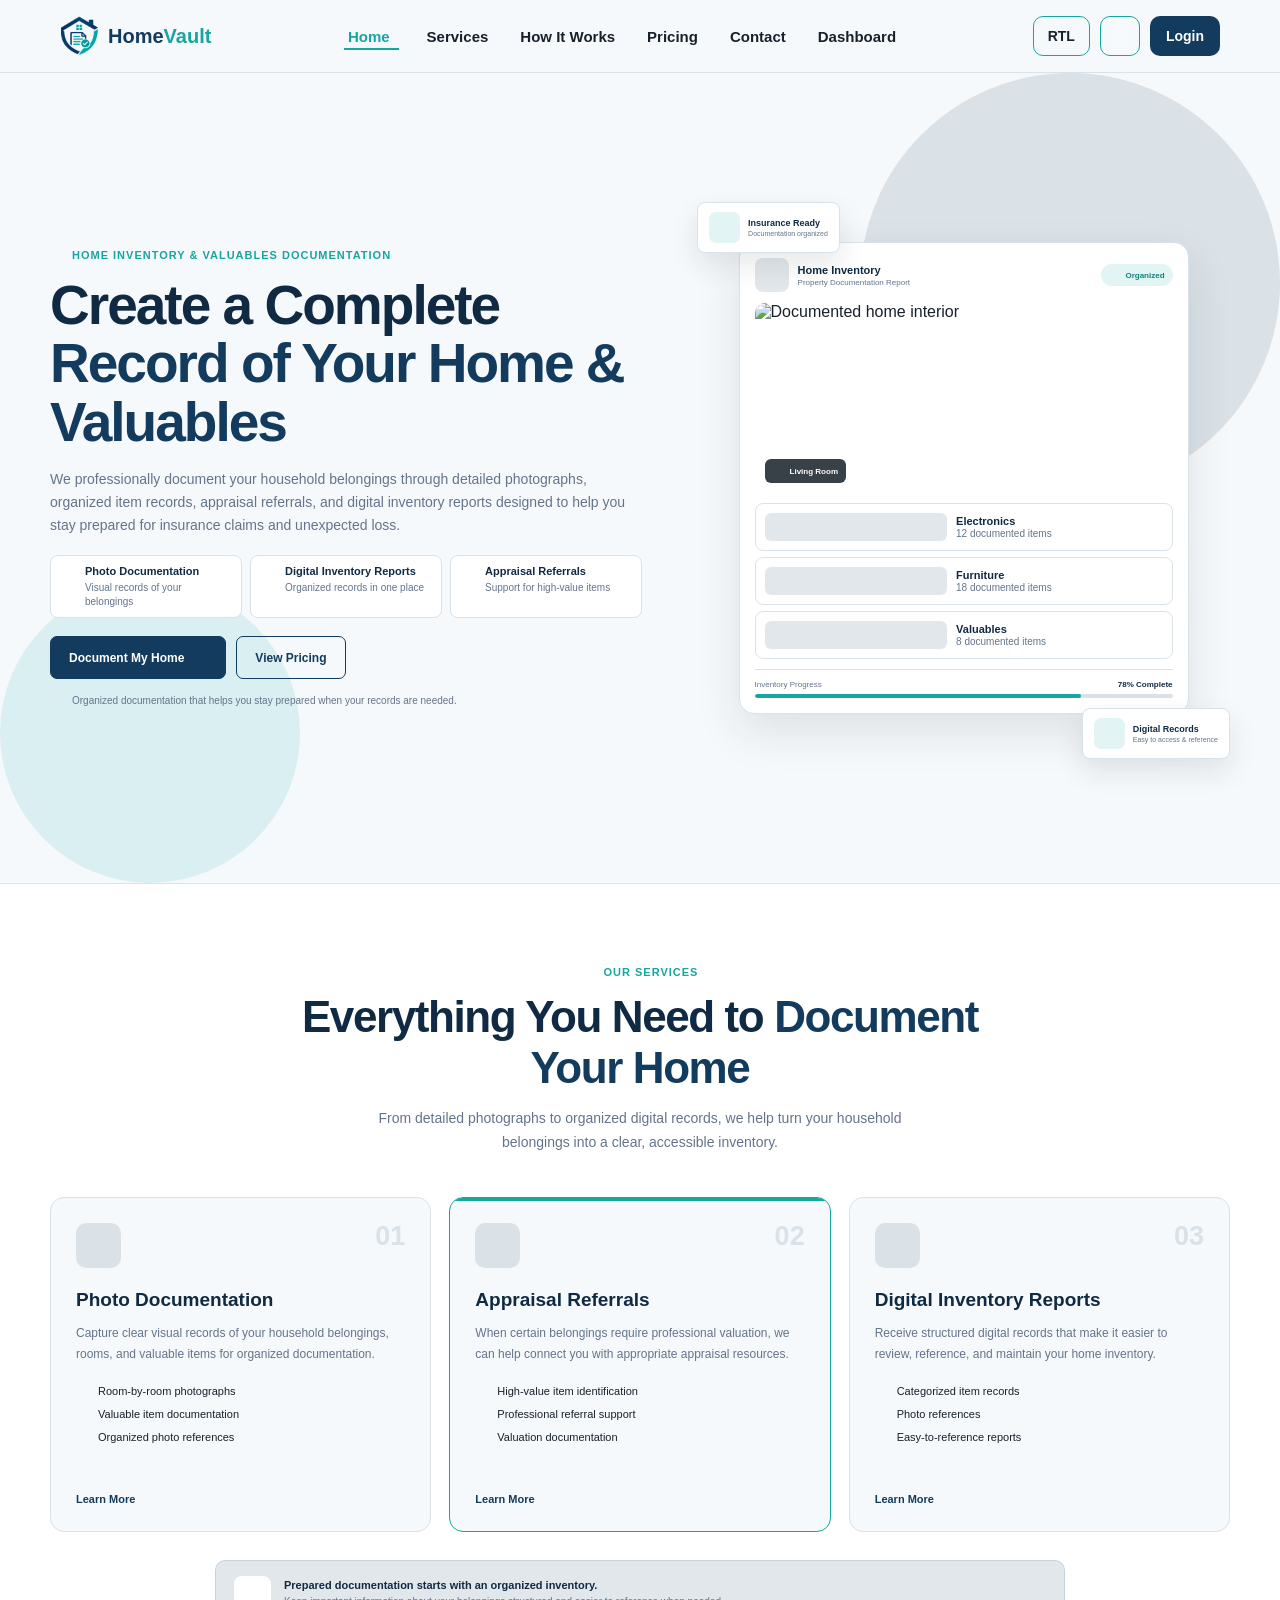
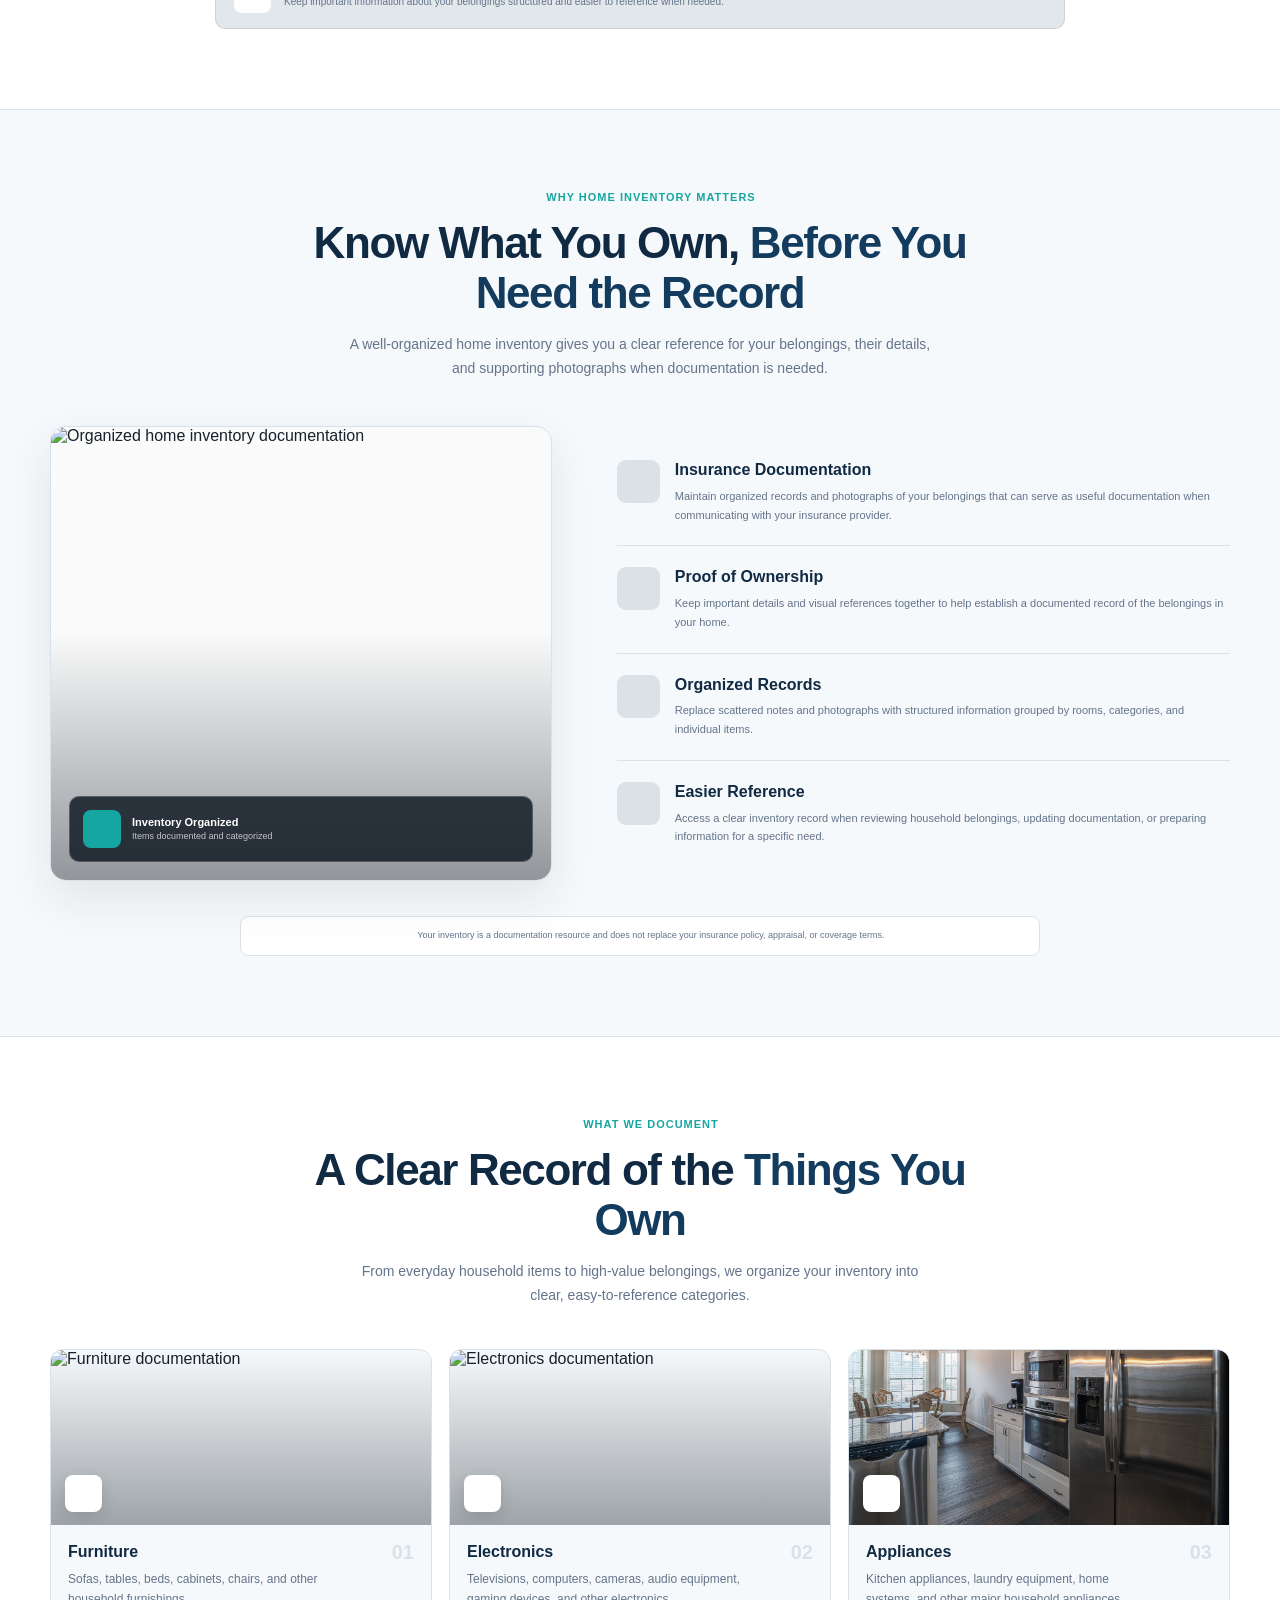
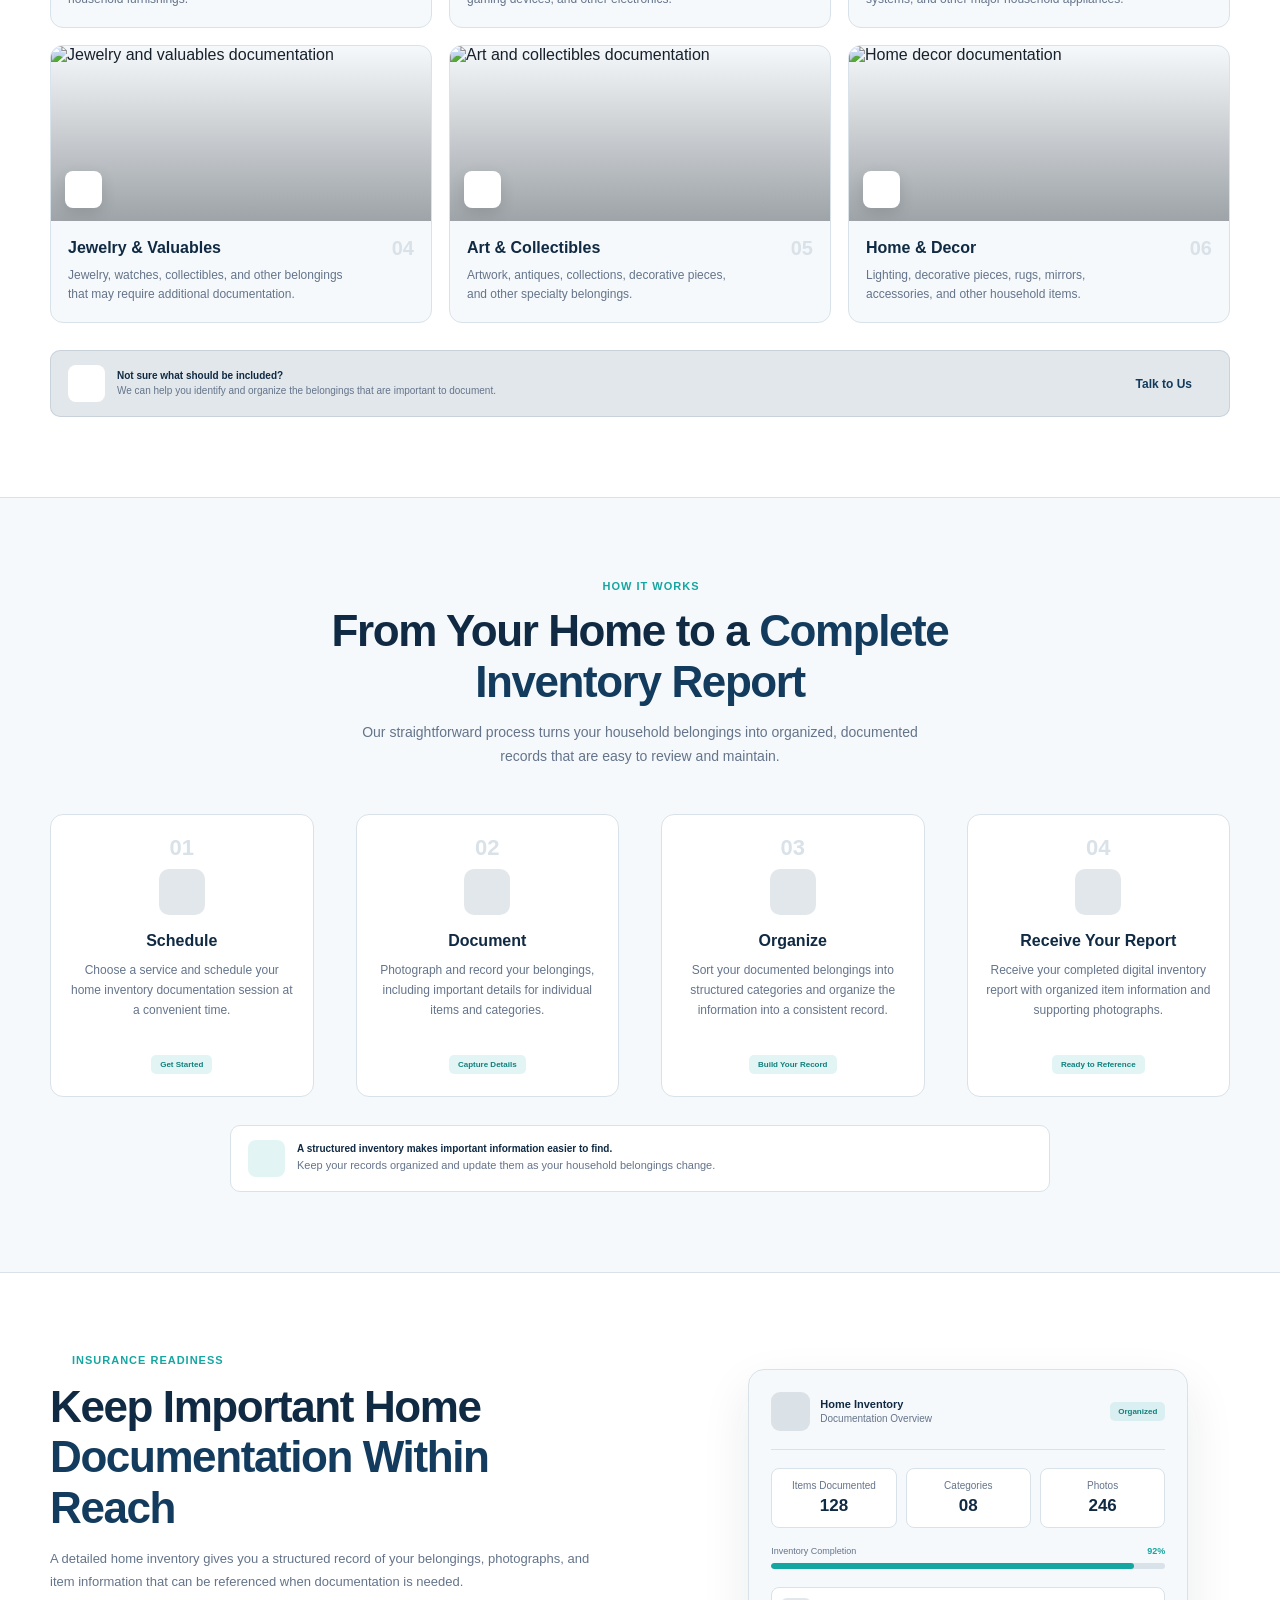
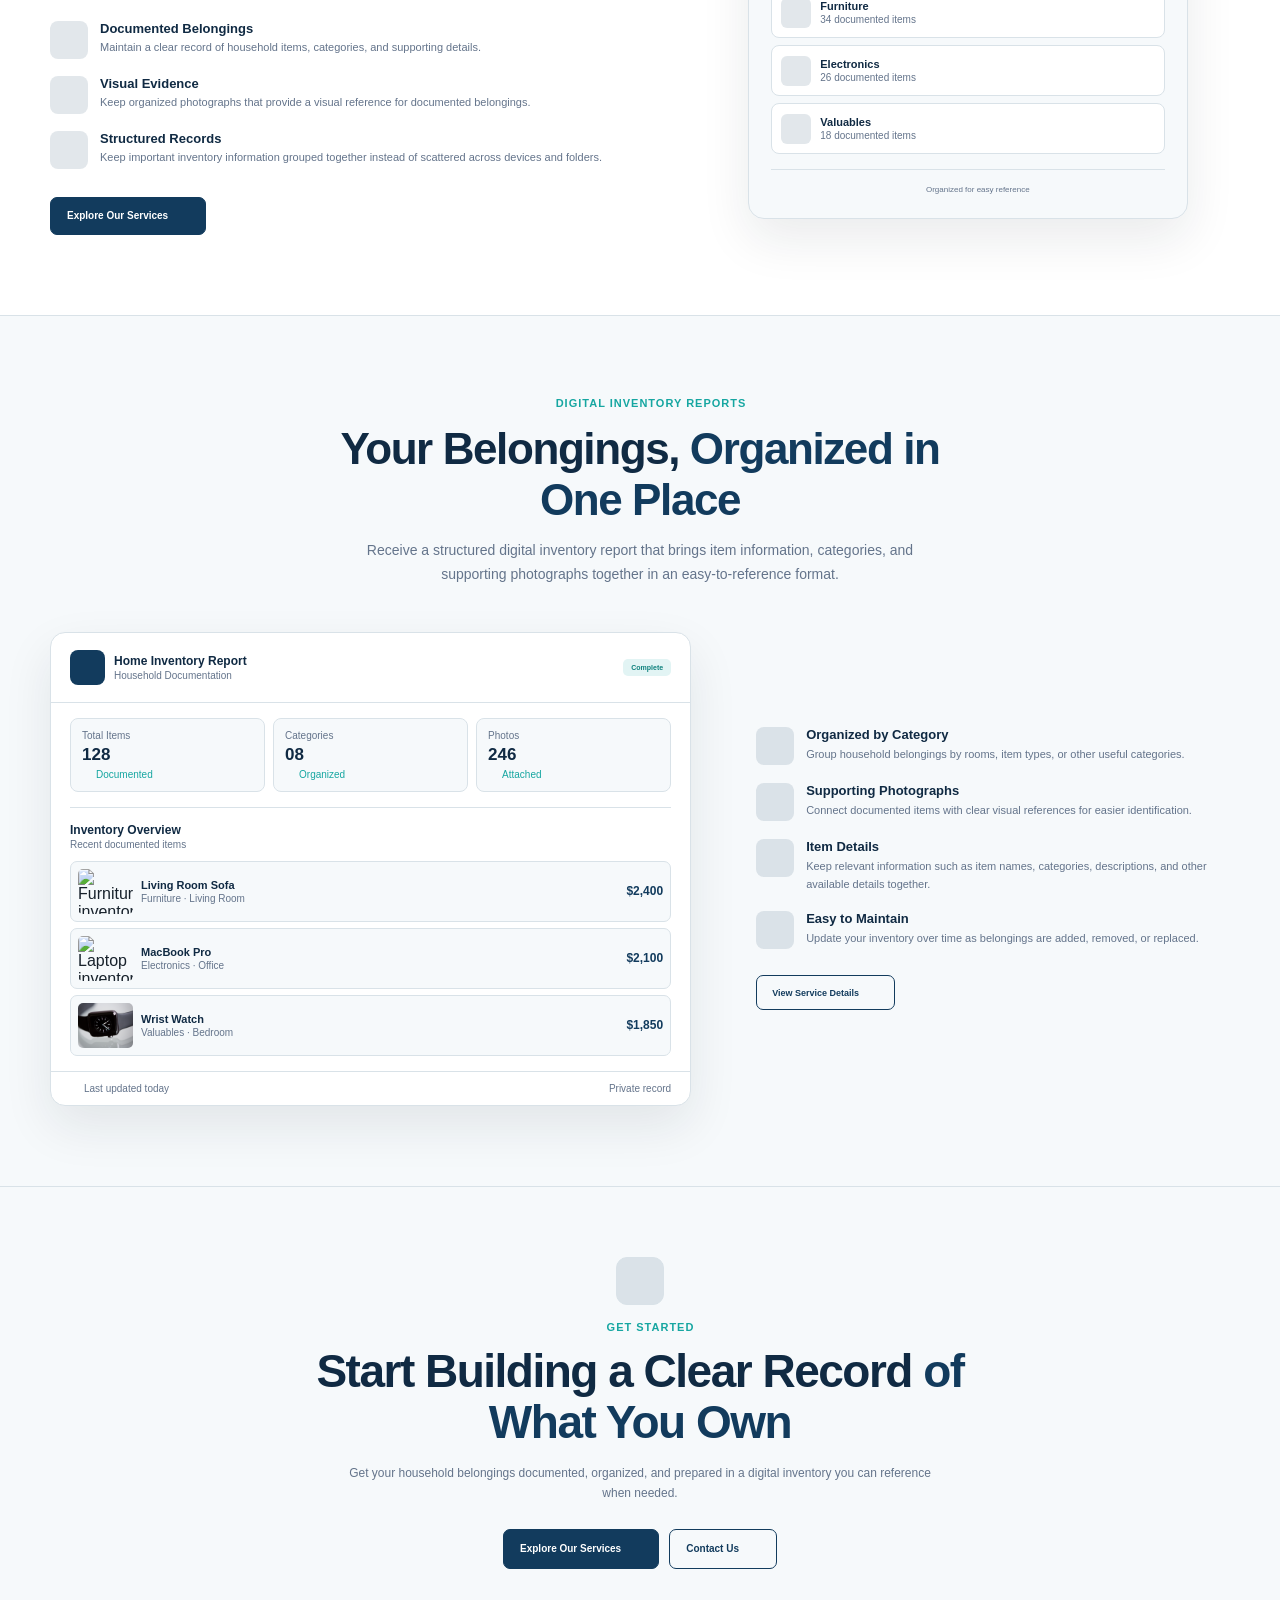
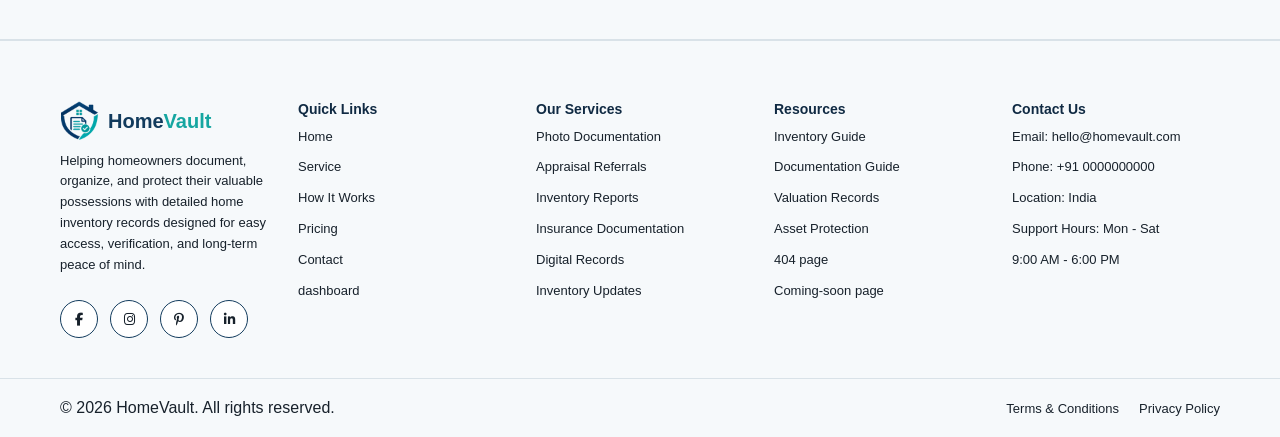
==== commit bb8ccd64: "first commit" ====
--- a/index.html
+++ b/index.html
@@ -180,7 +180,7 @@
 
             <h1>
                 Create a Complete
-                <span>Record of Your Home & Valuables.</span>
+                <span>Record of Your Home & Valuables</span>
             </h1>
 
             <p>
@@ -396,7 +396,7 @@
 
             <h2>
                 Everything You Need to
-                <span>Document Your Home.</span>
+                <span>Document Your Home</span>
             </h2>
 
             <p>
@@ -573,7 +573,7 @@
 
             <h2>
                 Know What You Own,
-                <span>Before You Need the Record.</span>
+                <span>Before You Need the Record</span>
             </h2>
 
             <p>
@@ -733,7 +733,7 @@
 
             <h2>
                 A Clear Record of the
-                <span>Things You Own.</span>
+                <span>Things You Own</span>
             </h2>
 
             <p>
@@ -978,7 +978,7 @@
 
             <h2>
                 From Your Home to a
-                <span>Complete Inventory Report.</span>
+                <span>Complete Inventory Report</span>
             </h2>
 
             <p>
@@ -1152,7 +1152,7 @@
 
             <h2>
                 Keep Important Home
-                <span>Documentation Within Reach.</span>
+                <span>Documentation Within Reach</span>
             </h2>
 
             <p>
@@ -1379,7 +1379,7 @@
 
             <h2>
                 Your Belongings,
-                <span>Organized in One Place.</span>
+                <span>Organized in One Place</span>
             </h2>
 
             <p>
@@ -1666,7 +1666,7 @@
 
         <h2>
             Start Building a Clear Record
-            <span>of What You Own.</span>
+            <span>of What You Own</span>
         </h2>
 
         <p>
--- a/home.css
+++ b/home.css
@@ -119,14 +119,14 @@
     display: block;
     margin-bottom: 2px;
     color: var(--heading-color);
+    font-size: 11px;
+    line-height: 1.25;
+}
+
+.inventory-highlight span {
+    display: block;
+    color: var(--text-light);
     font-size: 10px;
-    line-height: 1.25;
-}
-
-.inventory-highlight span {
-    display: block;
-    color: var(--text-light);
-    font-size: 8px;
     line-height: 1.35;
 }
 
@@ -349,14 +349,14 @@
 .inventory-document-item strong {
     display: block;
     color: var(--heading-color);
-    font-size: 9px;
+    font-size: 12px;
 }
 
 .inventory-document-item span {
     display: block;
     margin-top: 1px;
     color: var(--text-light);
-    font-size: 7px;
+    font-size: 10px;
 }
 
 .inventory-document-item > i {
@@ -596,13 +596,11 @@
     }
 
     .inventory-floating-info-top {
-        top: 10px;
-        left: 5px;
+       display:none;
     }
 
     .inventory-floating-info-bottom {
-        right: 5px;
-        bottom: 10px;
+        display:none;
     }
 }
 
@@ -726,6 +724,10 @@
     font-size: 27px;
     line-height: 1;
     font-weight: 800;
+}
+html[dir="rtl"] .inventory-service-number {
+    left: 25px;
+    right: auto;
 }
 
 .inventory-service-card h3 {
@@ -1321,6 +1323,10 @@
     font-weight: 800;
 }
 
+html[dir="rtl"] .inventory-category-number {
+    left: 17px;
+    right: auto;
+}
 .inventory-category-content h3 {
     margin: 0 0 7px;
     color: var(--heading-color);
@@ -1332,12 +1338,12 @@
     max-width: 280px;
     margin: 0;
     color: var(--text-light);
-    font-size: 10px;
+    font-size: 12px;
     line-height: 1.65;
 }
 
 
-/* FOOTER STRIP */
+
 
 .inventory-categories-footer {
     display: flex;
@@ -1381,7 +1387,7 @@
 .inventory-categories-footer span {
     display: block;
     color: var(--text-light);
-    font-size: 9px;
+    font-size: 10px;
     line-height: 1.5;
 }
 
@@ -1392,7 +1398,7 @@
     flex-shrink: 0;
     color: var(--primary);
     text-decoration: none;
-    font-size: 10px;
+    font-size: 12px;
     font-weight: 800;
 }
 
@@ -1486,7 +1492,7 @@
     }
 
     .inventory-category-content p {
-        font-size: 10px;
+        font-size: 11px;
     }
 
     .inventory-categories-footer {
@@ -1587,7 +1593,7 @@
     min-height: 78px;
     margin: 0;
     color: var(--text-light);
-    font-size: 10px;
+    font-size: 12px;
     line-height: 1.7;
     text-align: center;
 }
@@ -1675,12 +1681,12 @@
 .inventory-process-bottom span {
     display: block;
     color: var(--text-light);
-    font-size: 9px;
+    font-size: 11px;
     line-height: 1.5;
 }
 
 
-/* 1024 */
+
 
 @media (max-width: 1024px) {
 
@@ -1704,7 +1710,7 @@
 }
 
 
-/* 768 */
+
 
 @media (max-width: 768px) {
 
@@ -1859,7 +1865,7 @@
 .inventory-readiness-point p {
     margin: 0;
     color: var(--text-light);
-    font-size: 10px;
+    font-size: 11px;
     line-height: 1.6;
 }
 
@@ -1950,7 +1956,7 @@
     display: block;
     margin-top: 3px;
     color: var(--text-light);
-    font-size: 8px;
+    font-size: 10px;
 }
 
 .inventory-ready-badge {
@@ -1983,7 +1989,7 @@
     display: block;
     margin-bottom: 5px;
     color: var(--text-light);
-    font-size: 8px;
+    font-size: 10px;
 }
 
 .inventory-summary-item strong {
@@ -1992,7 +1998,7 @@
 }
 
 
-/* PROGRESS */
+
 
 .inventory-readiness-progress {
     margin-bottom: 18px;
@@ -2071,14 +2077,14 @@
 .inventory-document-item strong {
     display: block;
     color: var(--heading-color);
-    font-size: 9px;
+    font-size: 11px;
 }
 
 .inventory-document-item small {
     display: block;
     margin-top: 2px;
     color: var(--text-light);
-    font-size: 7px;
+    font-size: 10px;
 }
 
 .inventory-document-item > i {
@@ -2264,14 +2270,14 @@
 .inventory-report-brand strong {
     display: block;
     color: var(--heading-color);
+    font-size: 12px;
+}
+
+.inventory-report-brand span {
+    display: block;
+    margin-top: 2px;
+    color: var(--text-light);
     font-size: 10px;
-}
-
-.inventory-report-brand span {
-    display: block;
-    margin-top: 2px;
-    color: var(--text-light);
-    font-size: 7px;
 }
 
 .inventory-report-status {
@@ -2303,7 +2309,7 @@
 .inventory-report-stat > span {
     display: block;
     color: var(--text-light);
-    font-size: 7px;
+    font-size: 10px;
 }
 
 .inventory-report-stat > strong {
@@ -2318,7 +2324,7 @@
     align-items: center;
     gap: 4px;
     color: var(--secondary);
-    font-size: 6px;
+    font-size: 10px;
 }
 
 .inventory-report-stat small i {
@@ -2345,14 +2351,14 @@
 .inventory-report-body-heading strong {
     display: block;
     color: var(--heading-color);
-    font-size: 9px;
+    font-size: 12px;
 }
 
 .inventory-report-body-heading span {
     display: block;
     margin-top: 2px;
     color: var(--text-light);
-    font-size: 6px;
+    font-size: 10px;
 }
 
 .inventory-report-body-heading > i {
@@ -2380,8 +2386,8 @@
 }
 
 .inventory-report-item-image {
-    width: 35px;
-    height: 35px;
+    width: 55px;
+    height: 45px;
     overflow: hidden;
     flex-shrink: 0;
     border-radius: 5px;
@@ -2403,7 +2409,7 @@
     display: block;
     overflow: hidden;
     color: var(--heading-color);
-    font-size: 8px;
+    font-size: 11px;
     text-overflow: ellipsis;
     white-space: nowrap;
 }
@@ -2412,12 +2418,12 @@
     display: block;
     margin-top: 2px;
     color: var(--text-light);
-    font-size: 6px;
+    font-size: 10px;
 }
 
 .inventory-report-item-value {
     color: var(--primary);
-    font-size: 7px;
+    font-size: 12px;
     font-weight: 800;
 }
 
@@ -2438,7 +2444,7 @@
     align-items: center;
     gap: 4px;
     color: var(--text-light);
-    font-size: 6px;
+    font-size: 10px;
 }
 
 .inventory-report-footer i {
@@ -2487,7 +2493,7 @@
 .inventory-report-feature p {
     margin: 0;
     color: var(--text-light);
-    font-size: 9px;
+    font-size: 11px;
     line-height: 1.65;
 }
 
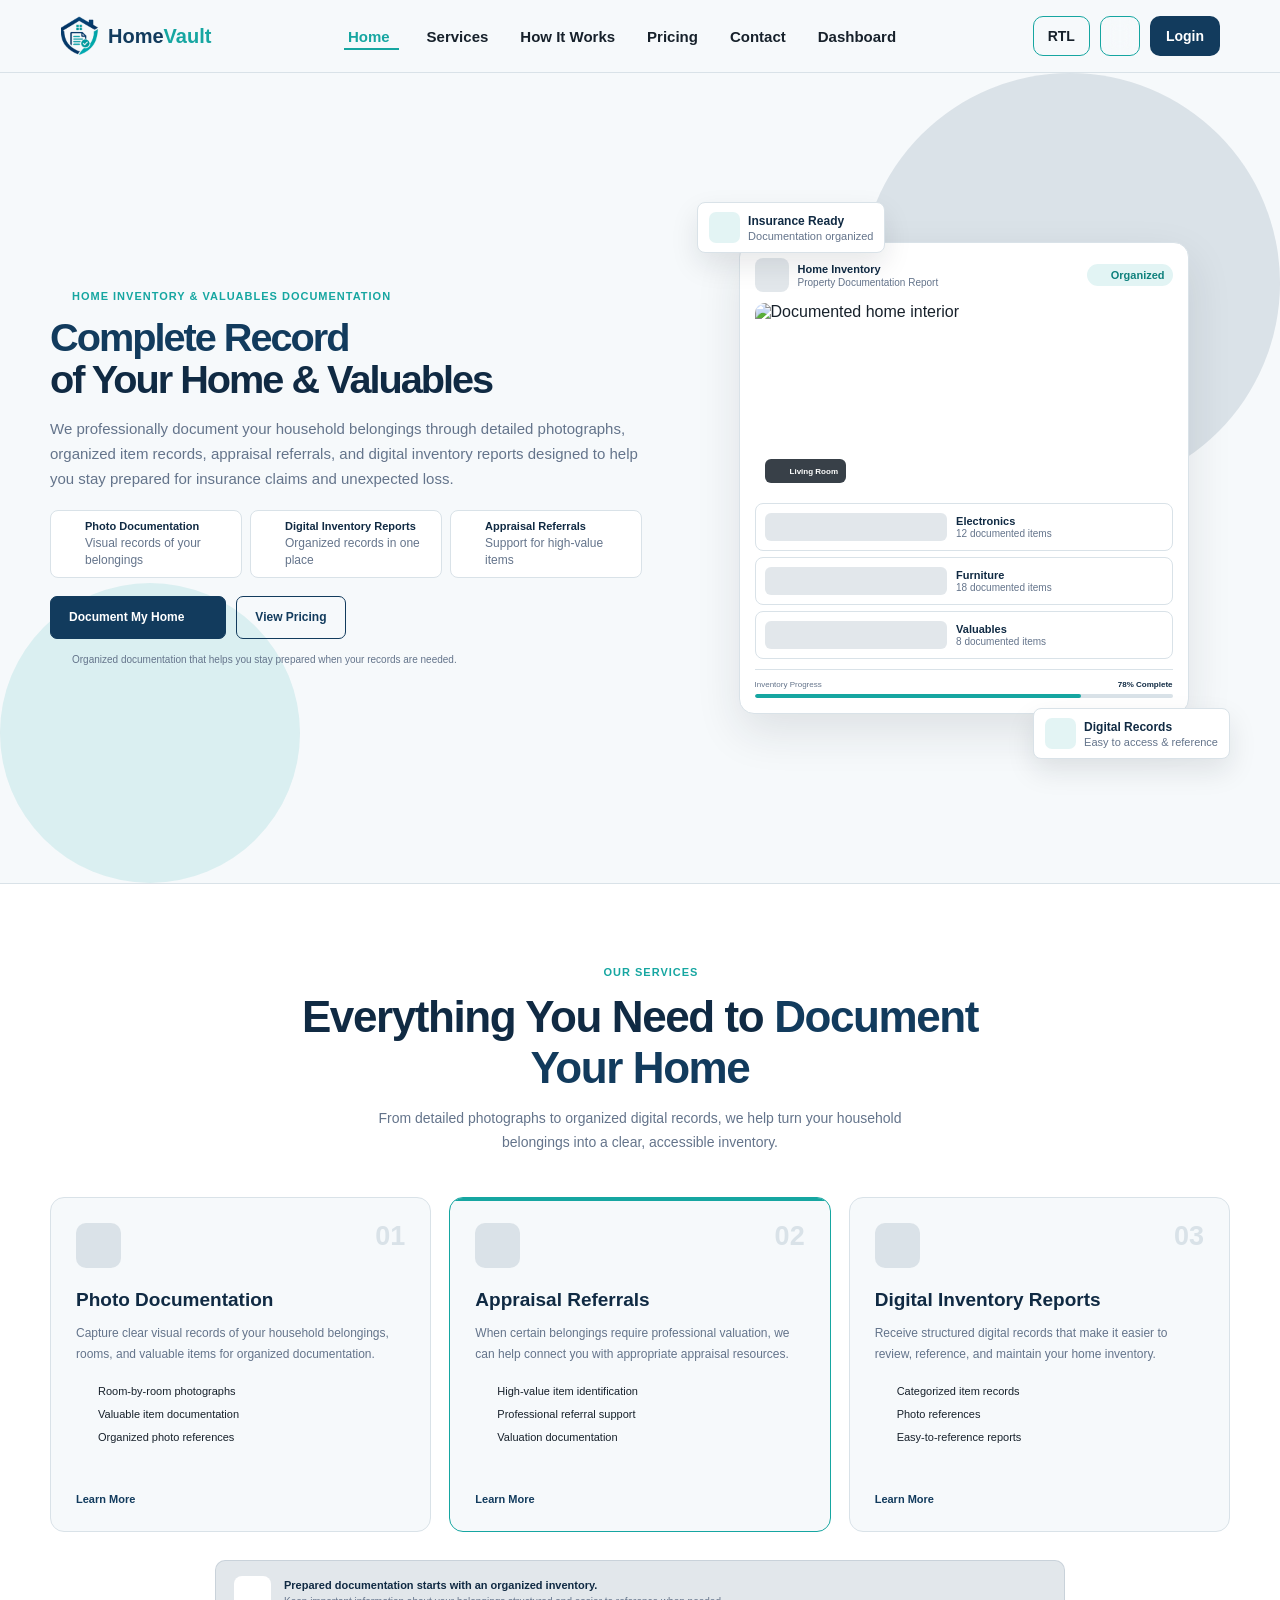
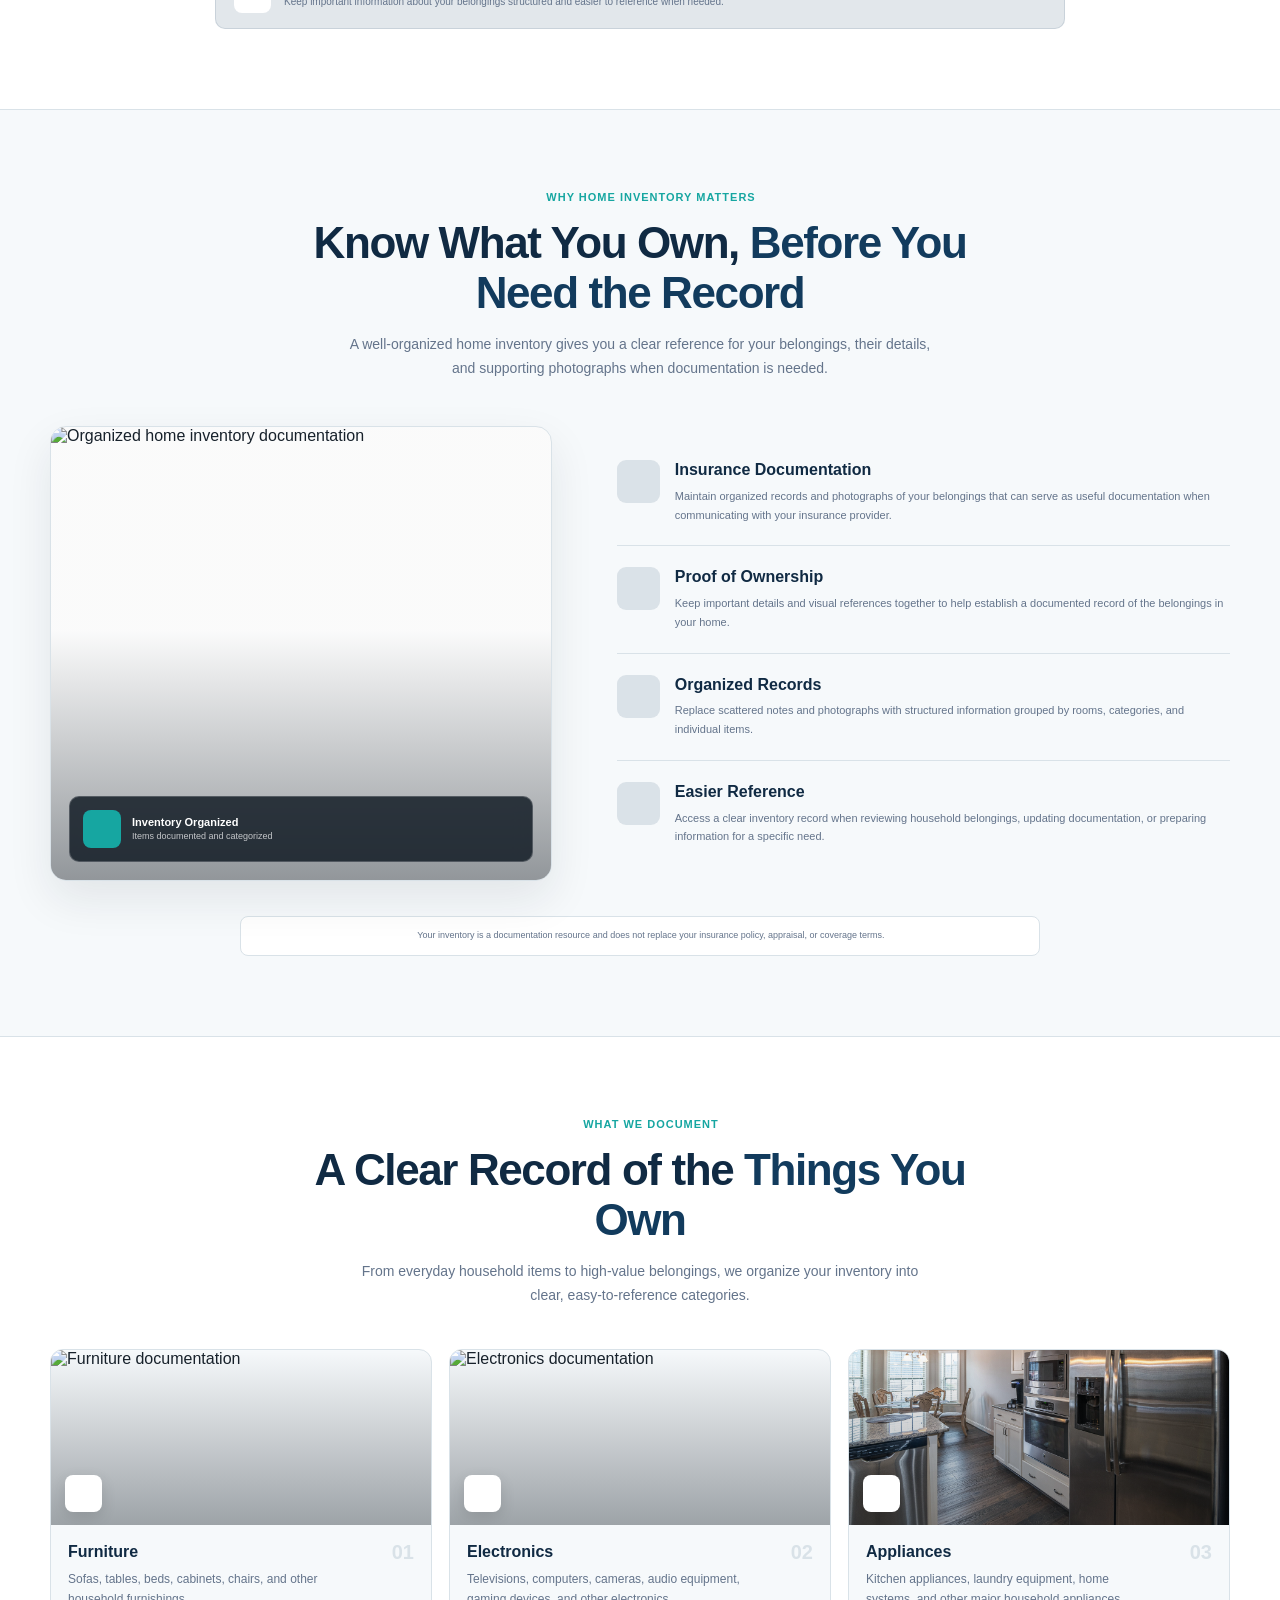
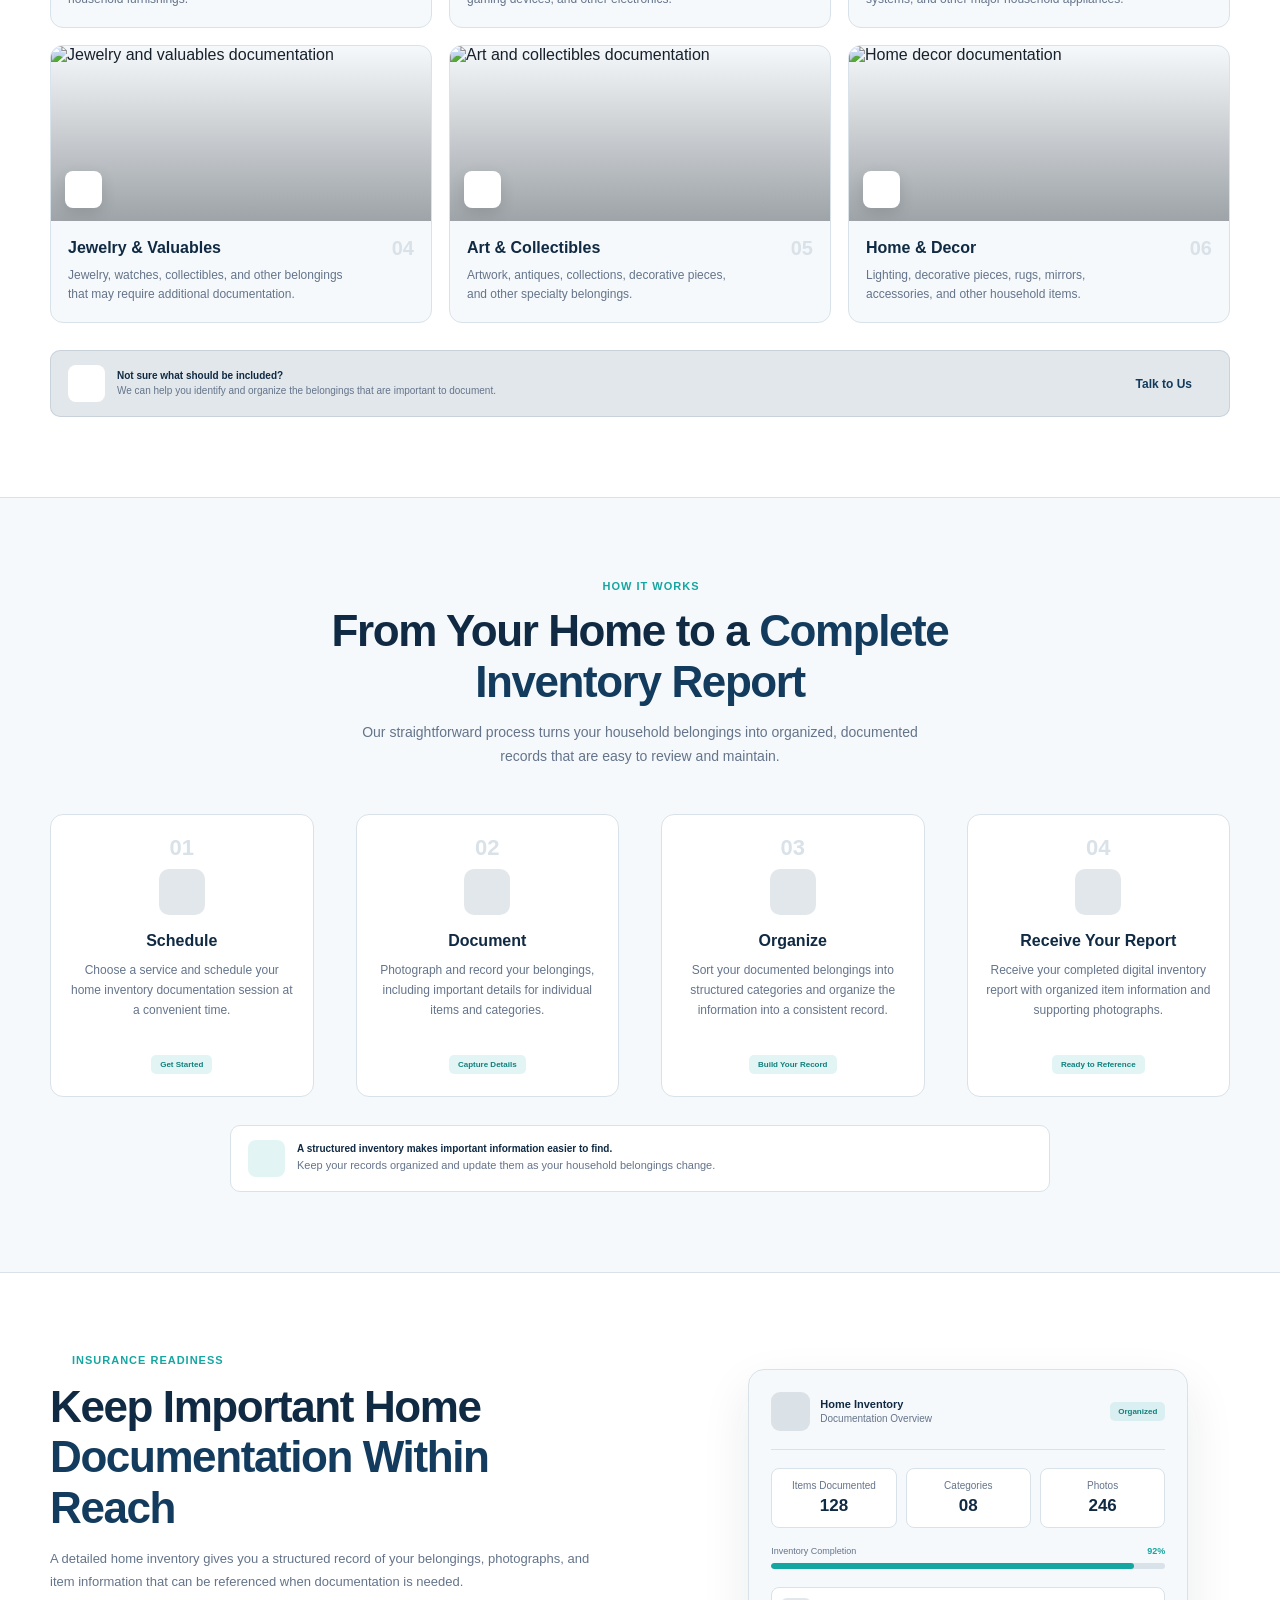
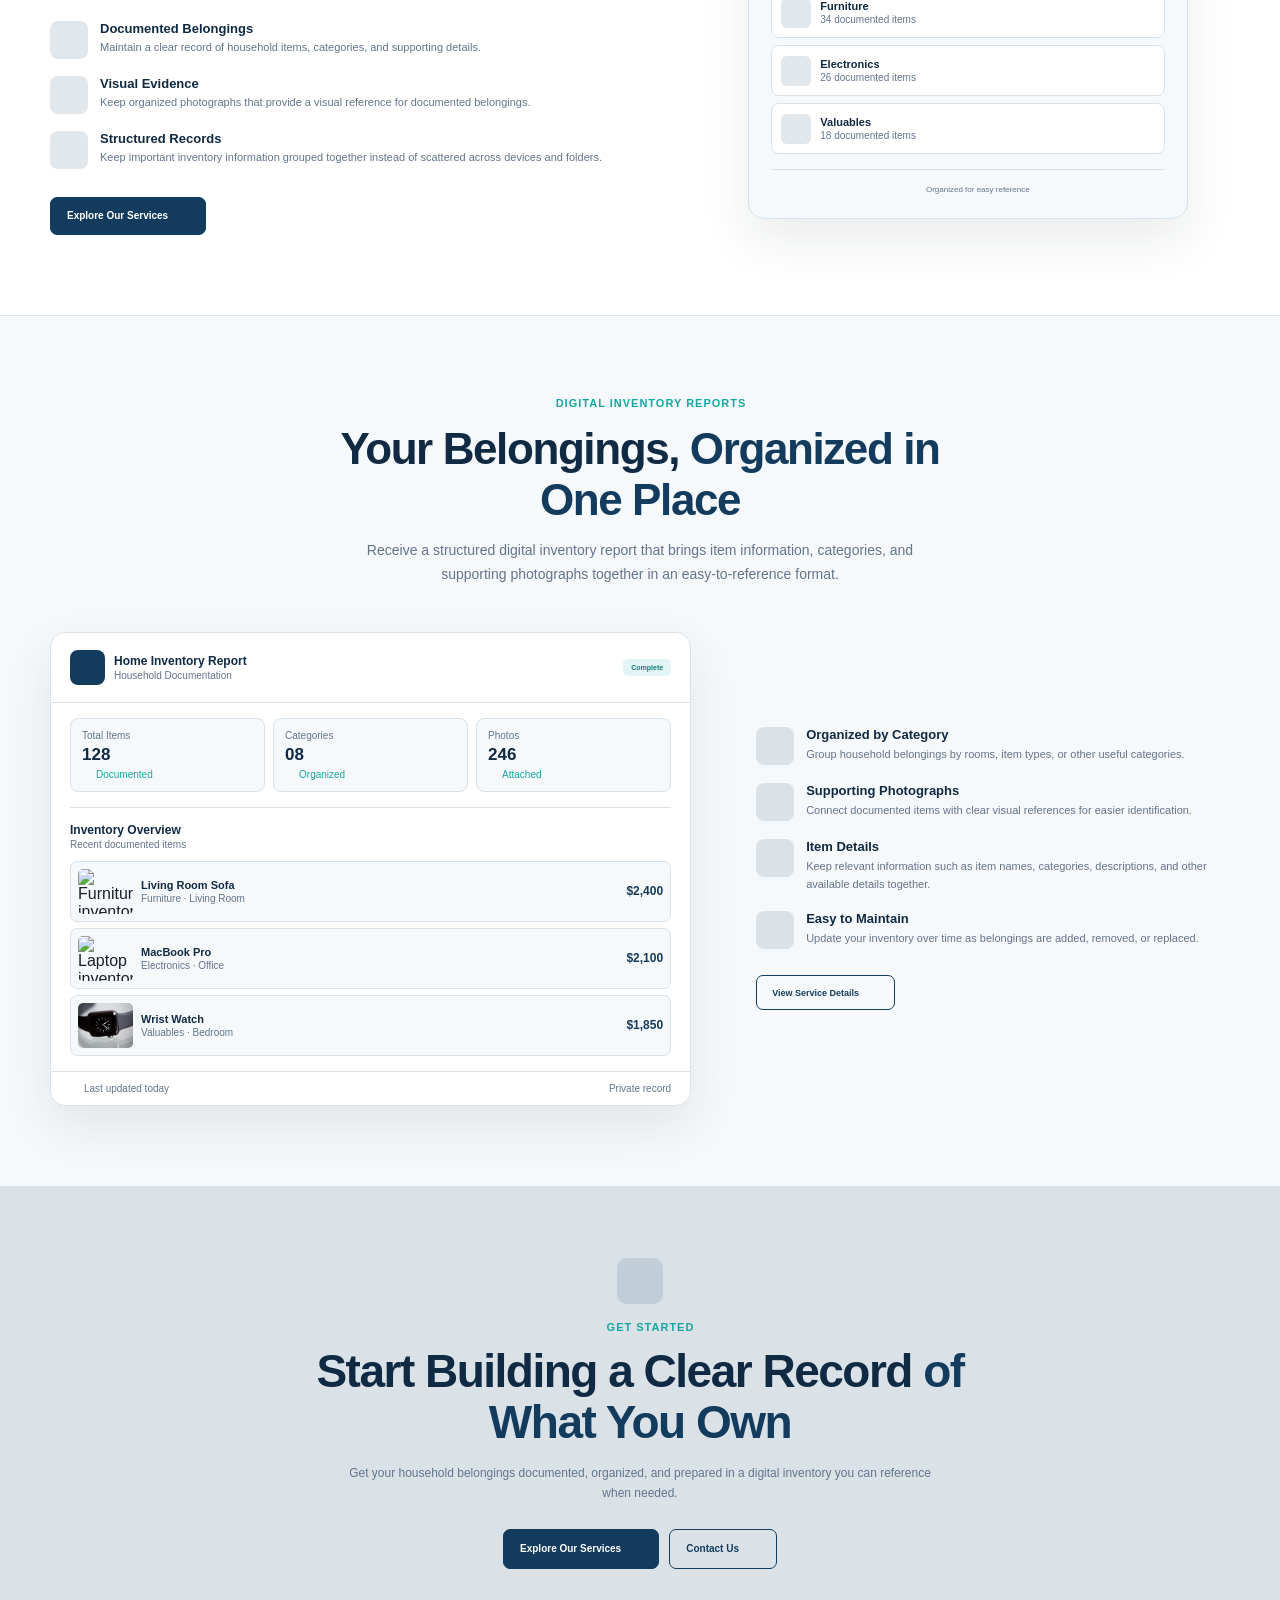
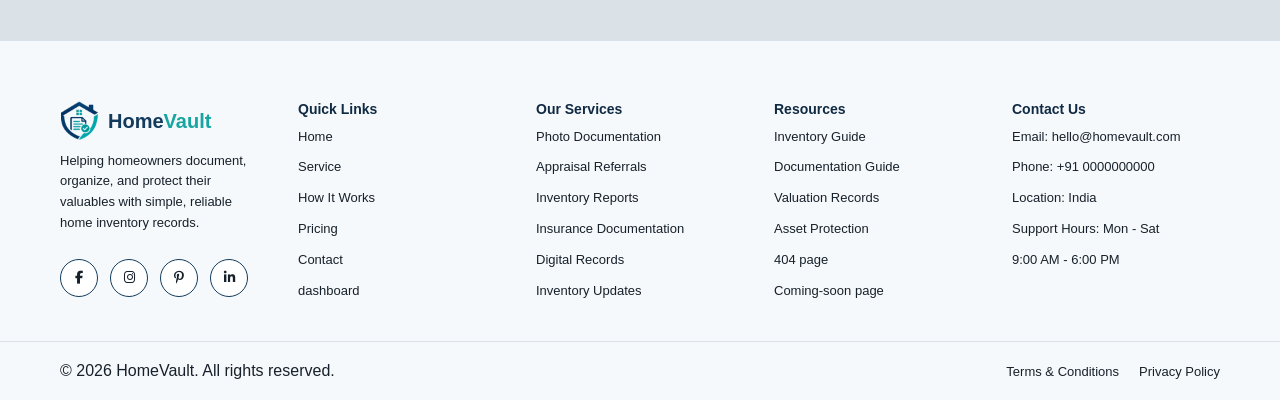
==== commit d3a9b66a: "first commit" ====
--- a/index.html
+++ b/index.html
@@ -179,9 +179,8 @@
             </span>
 
             <h1>
-                Create a Complete
-                <span>Record of Your Home & Valuables</span>
-            </h1>
+    <span>Complete Record</span> of Your Home & Valuables
+</h1>
 
             <p>
                 We professionally document your household belongings through
@@ -1719,11 +1718,8 @@
             </h3>
 
             <p>
-                Helping homeowners document, organize, and protect
-                their valuable possessions with detailed home inventory
-                records designed for easy access, verification, and
-                long-term peace of mind.
-            </p>
+    Helping homeowners document, organize, and protect their valuables with simple, reliable home inventory records.
+</p>
 
             <div class="footer-social">
 
--- a/home.css
+++ b/home.css
@@ -70,7 +70,7 @@
 .inventory-hero h1 {
     margin: 0;
     color: var(--heading-color);
-    font-size: clamp(38px, 4.3vw, 58px);
+    font-size: clamp(38px, 3.1vw, 69px);
     line-height: 1.06;
     letter-spacing: -2px;
     font-weight: 800;
@@ -85,7 +85,7 @@
     max-width: 600px;
     margin: 17px 0 18px;
     color: var(--text-light);
-    font-size: 14px;
+    font-size: 15px;
     line-height: 1.65;
 }
 
@@ -126,7 +126,7 @@
 .inventory-highlight span {
     display: block;
     color: var(--text-light);
-    font-size: 10px;
+    font-size: 12px;
     line-height: 1.35;
 }
 
@@ -256,7 +256,7 @@
     display: block;
     margin-top: 2px;
     color: var(--text-light);
-    font-size: 8px;
+    font-size: 10px;
 }
 
 .inventory-document-status {
@@ -267,7 +267,7 @@
     border-radius: 999px;
     background: var(--secondary-light);
     color: var(--secondary-dark);
-    font-size: 8px;
+    font-size: 11px;
     font-weight: 700;
 }
 
@@ -450,14 +450,14 @@
 .inventory-floating-info strong {
     display: block;
     color: var(--heading-color);
-    font-size: 9px;
+    font-size: 12px;
     margin-bottom: 2px;
 }
 
 .inventory-floating-info span {
     display: block;
     color: var(--text-light);
-    font-size: 7px;
+    font-size: 11px;
 }
 
 
@@ -2616,7 +2616,7 @@
 
 .inventory-cta {
     padding: 70px 0;
-    background: var(--bg-color);
+    background: var(--primary-light);
     border-top: 1px solid var(--border-color);
     border-bottom: 1px solid var(--border-color);
 }
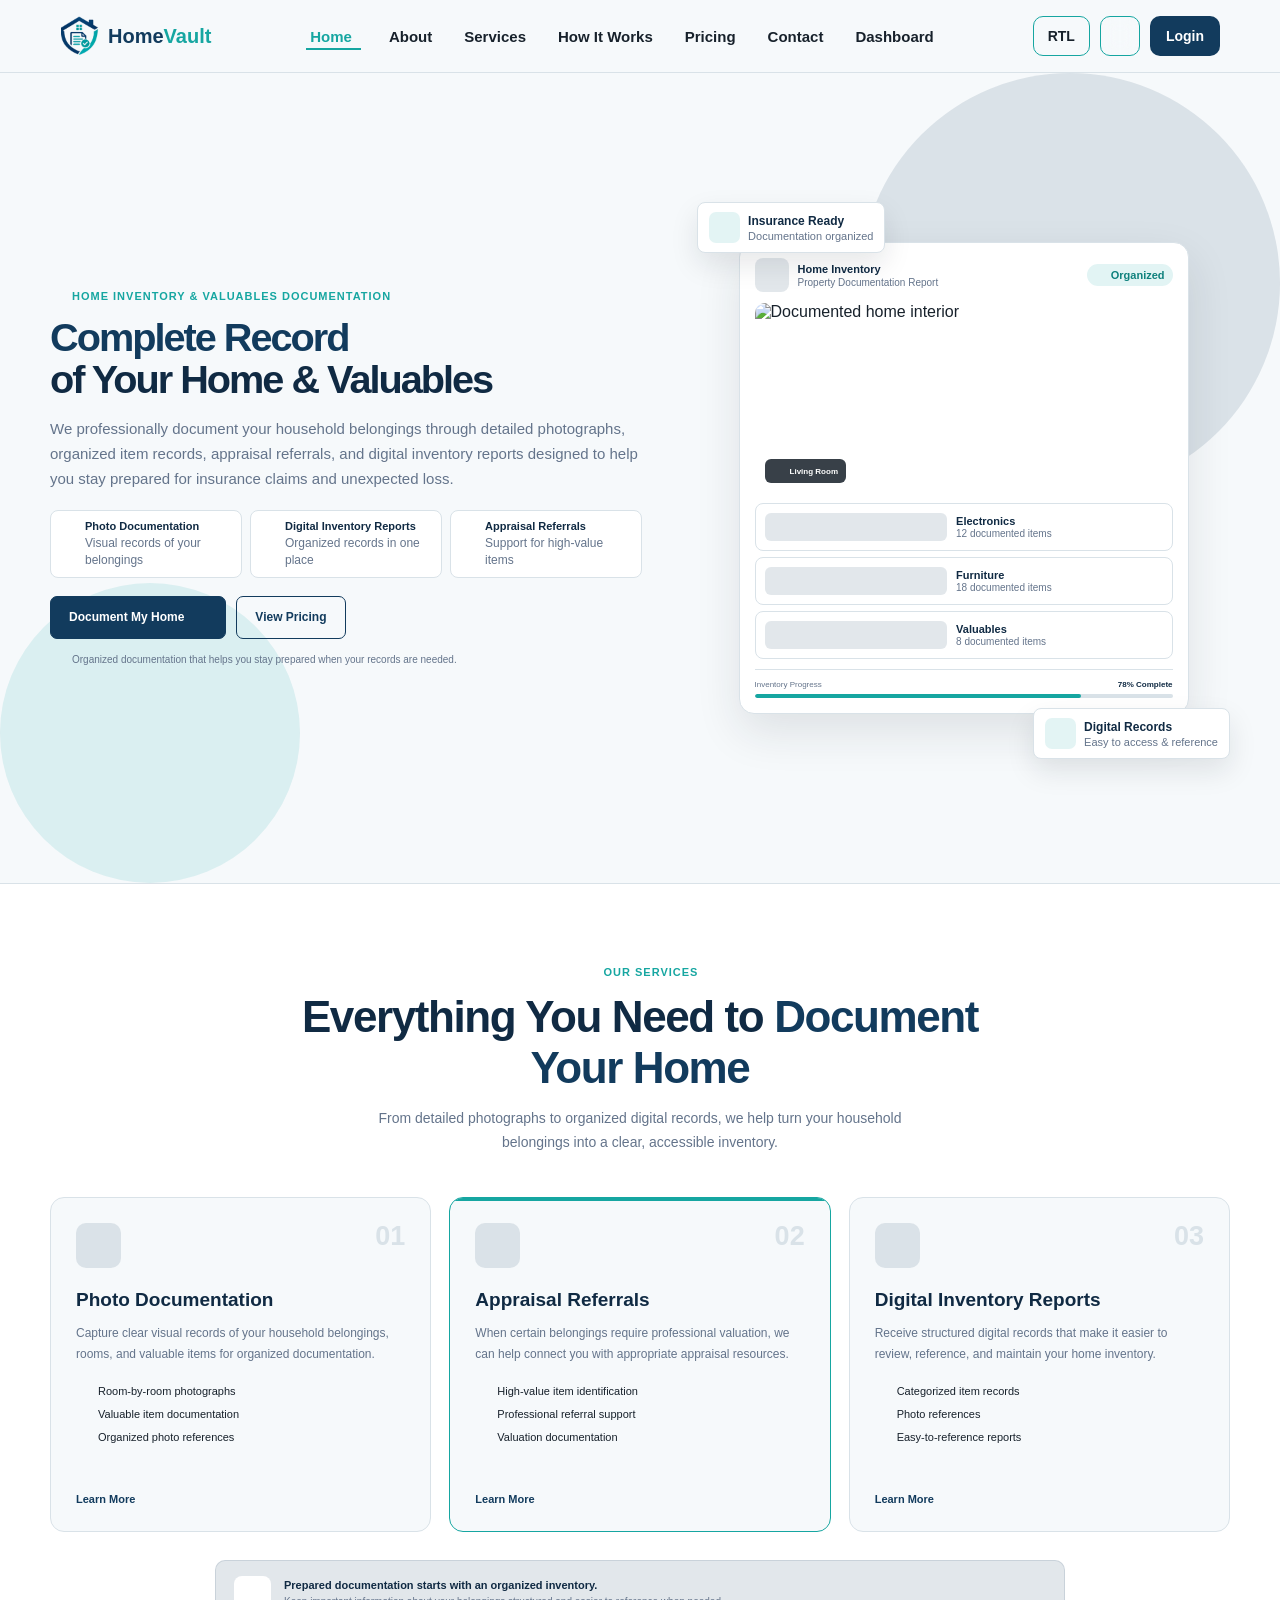
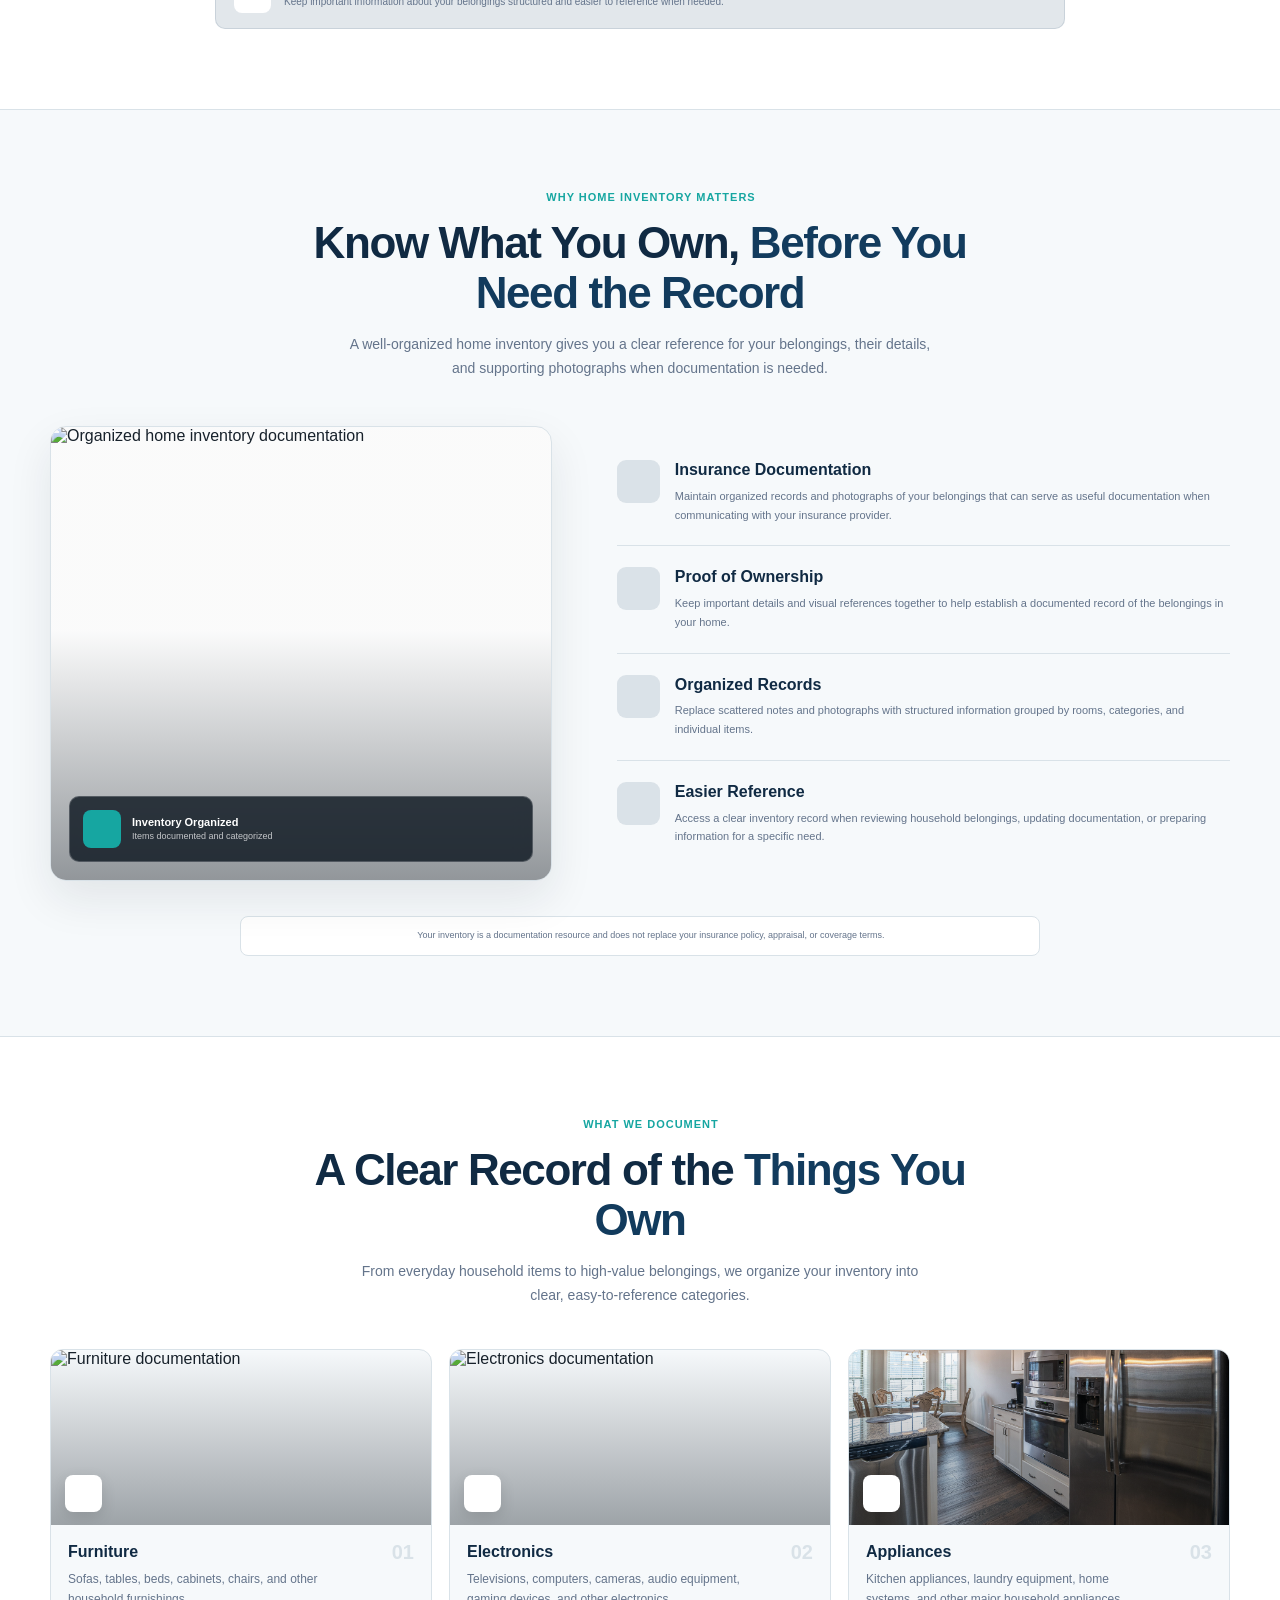
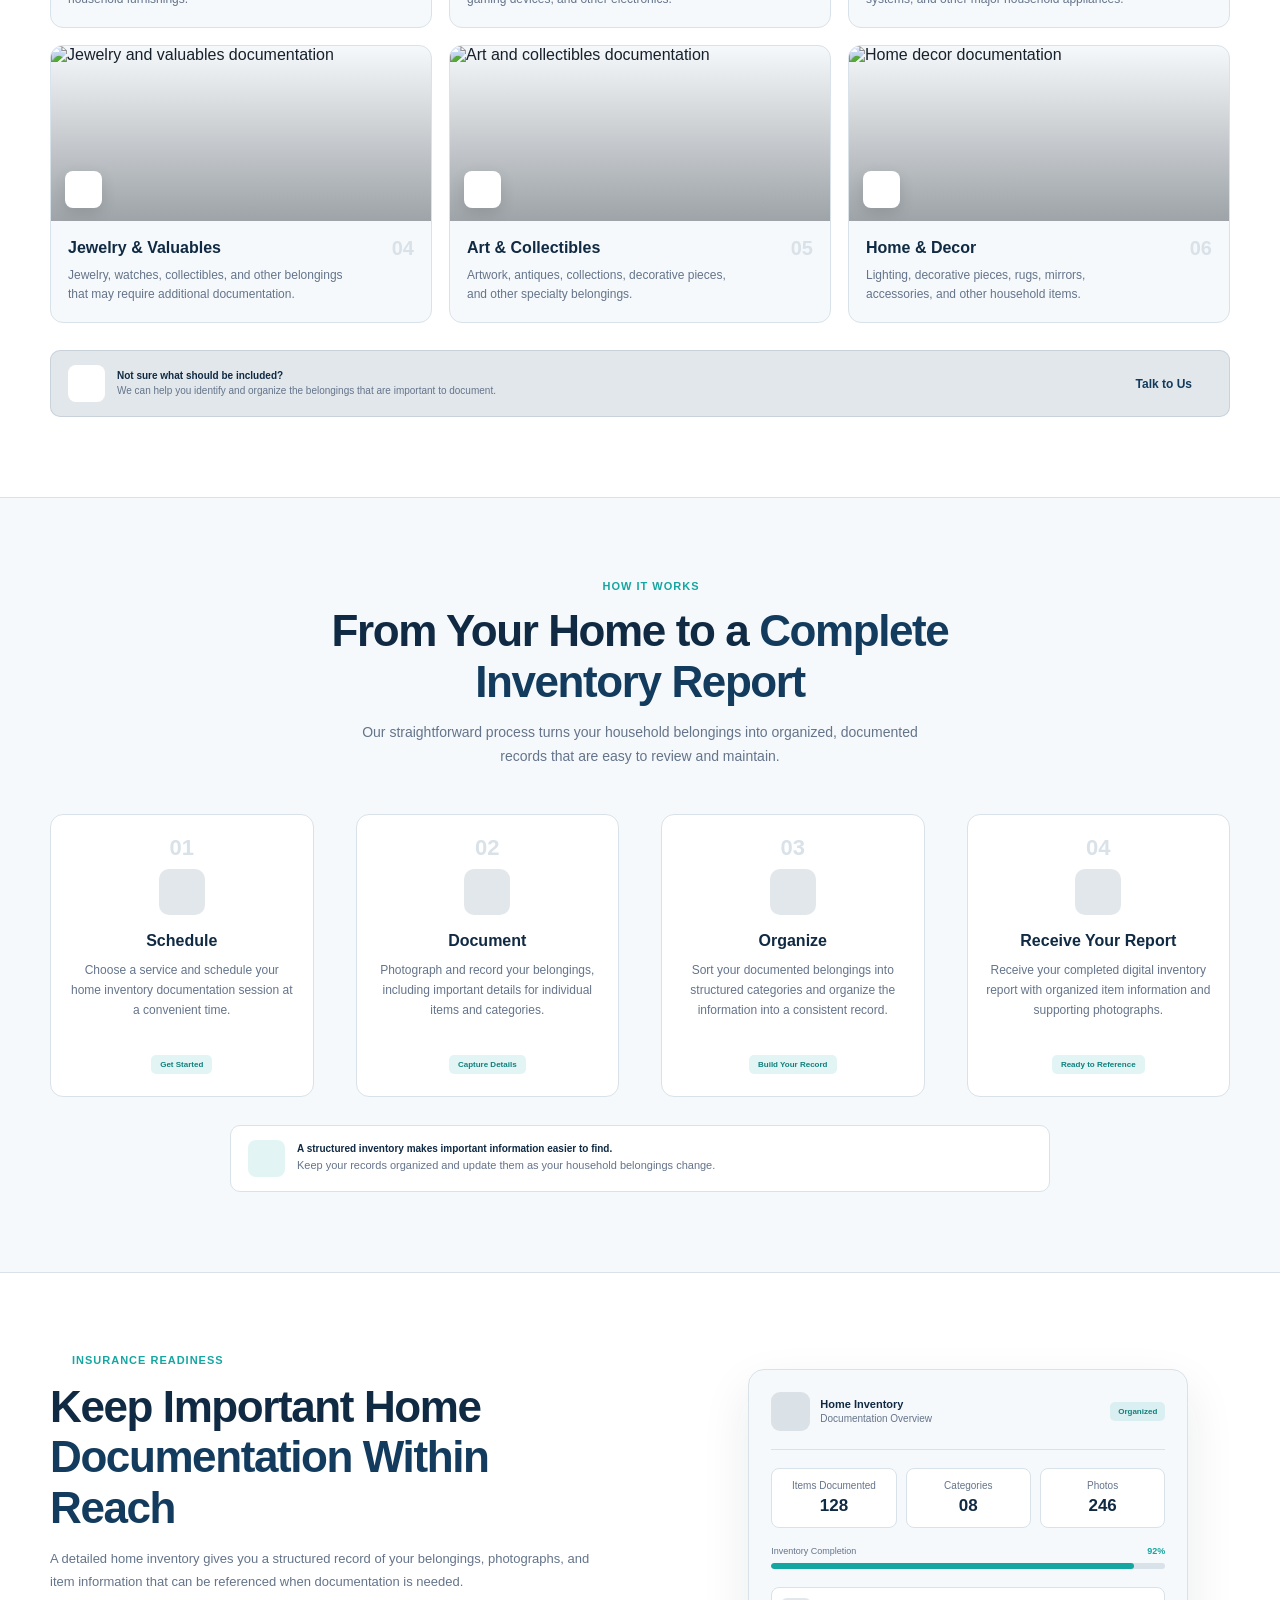
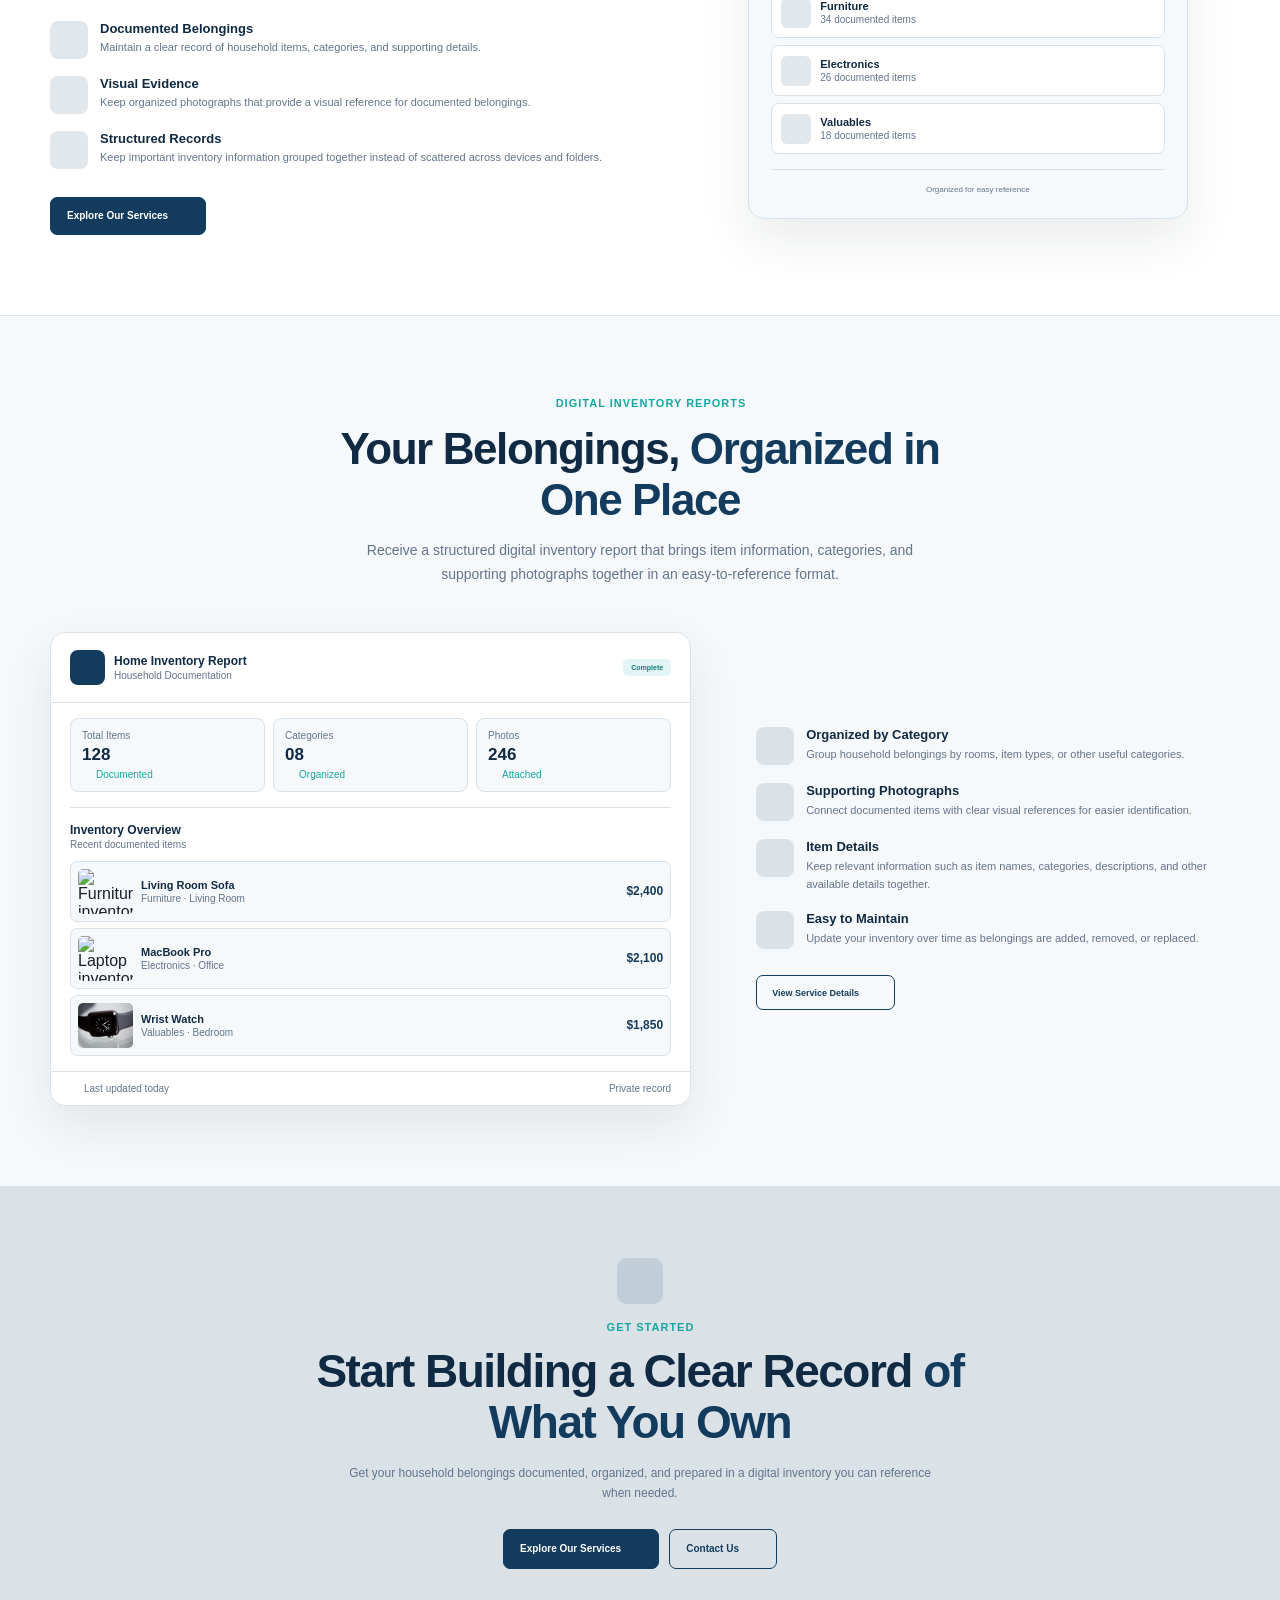
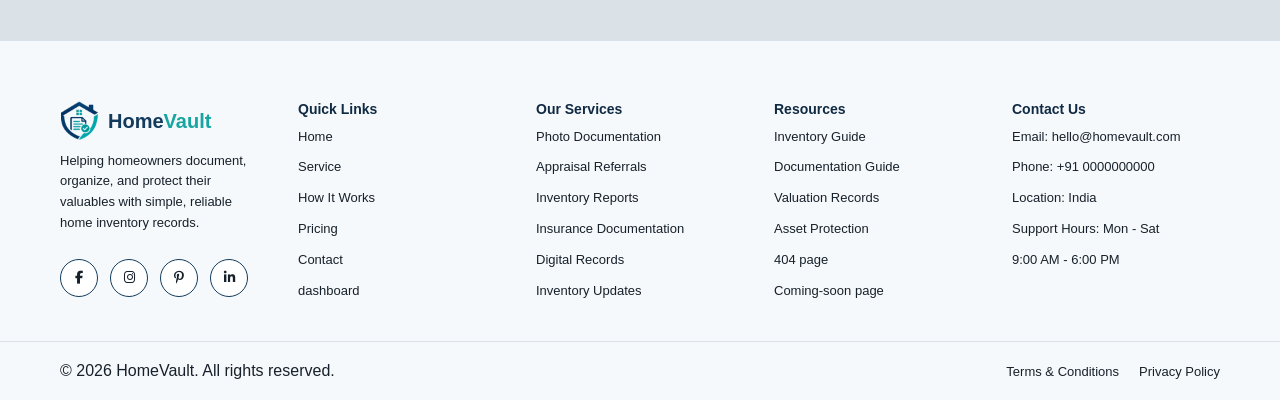
==== commit 01e29e42: "first commit" ====
--- a/index.html
+++ b/index.html
@@ -76,6 +76,12 @@
 
             </div>
 
+            <a href="about.html"
+               class="nav-link">
+
+                About
+
+            </a>
 
             <a href="service.html"
                class="nav-link">
